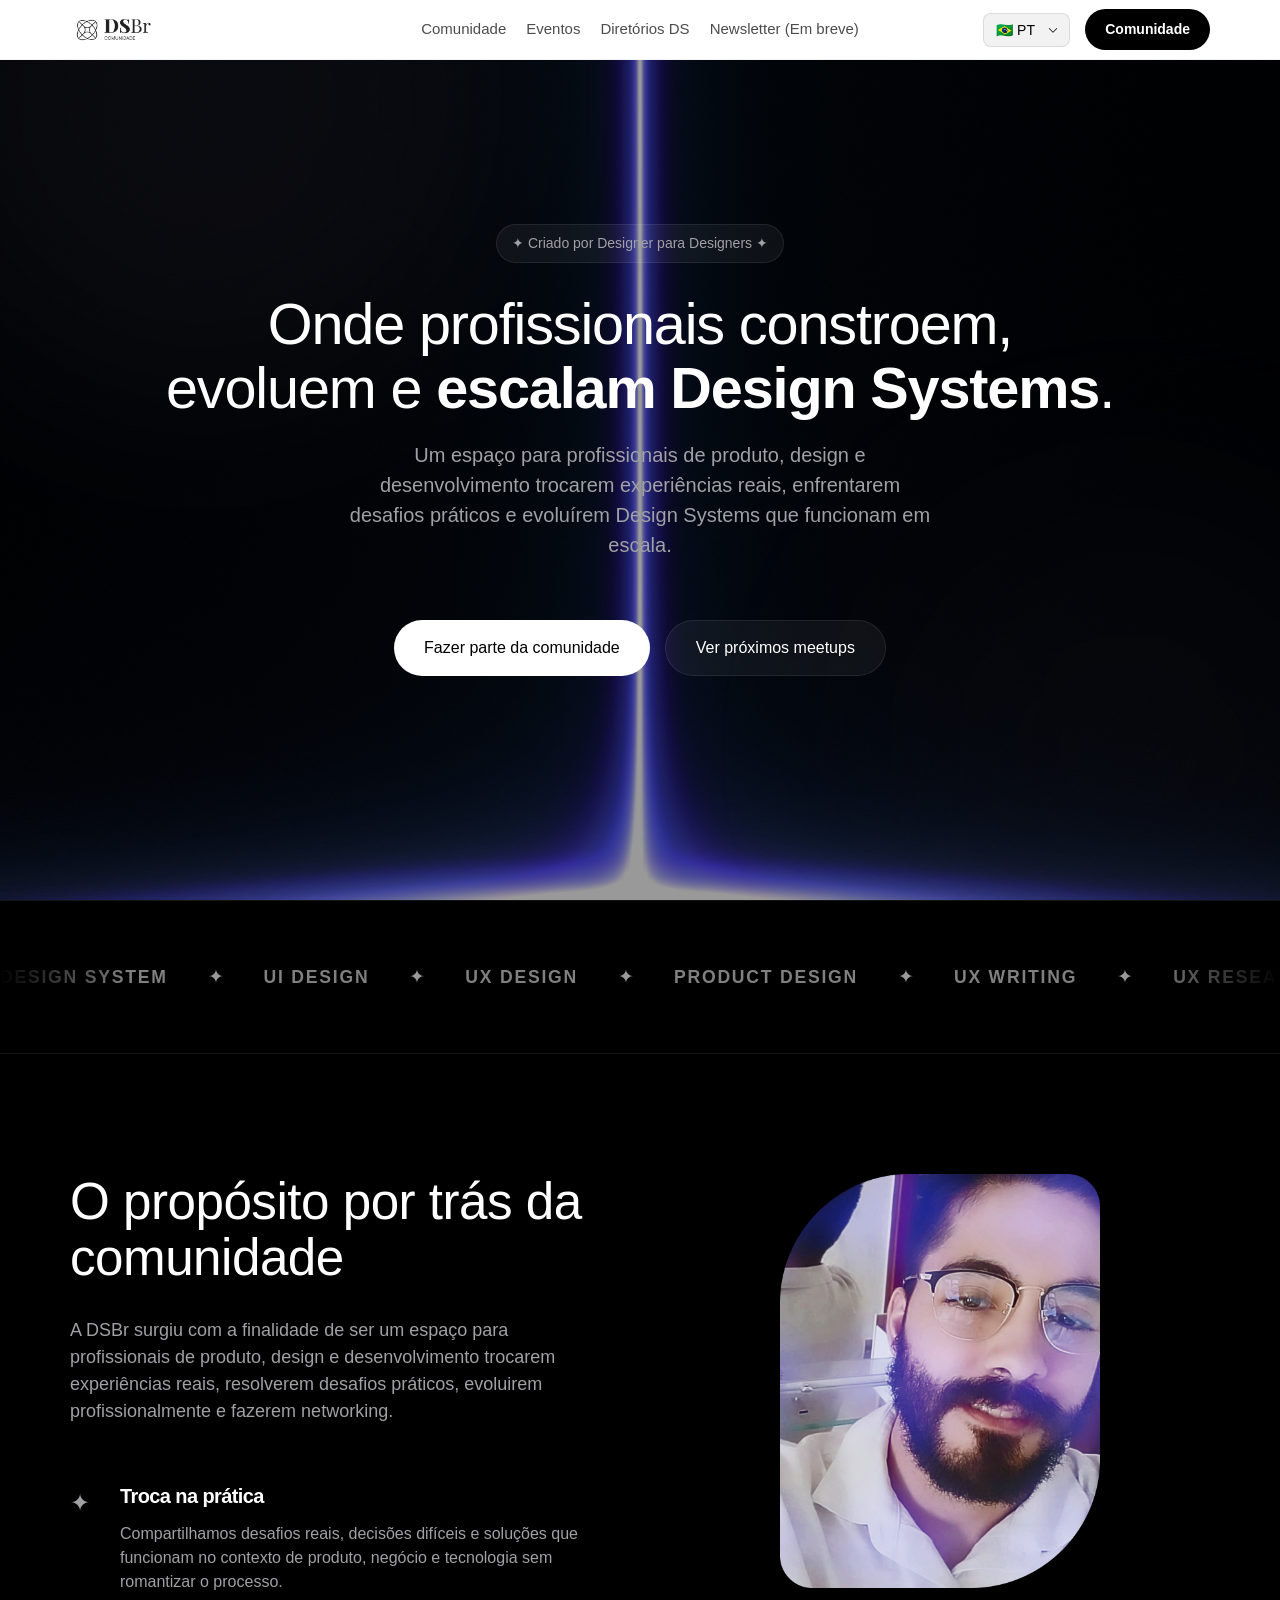
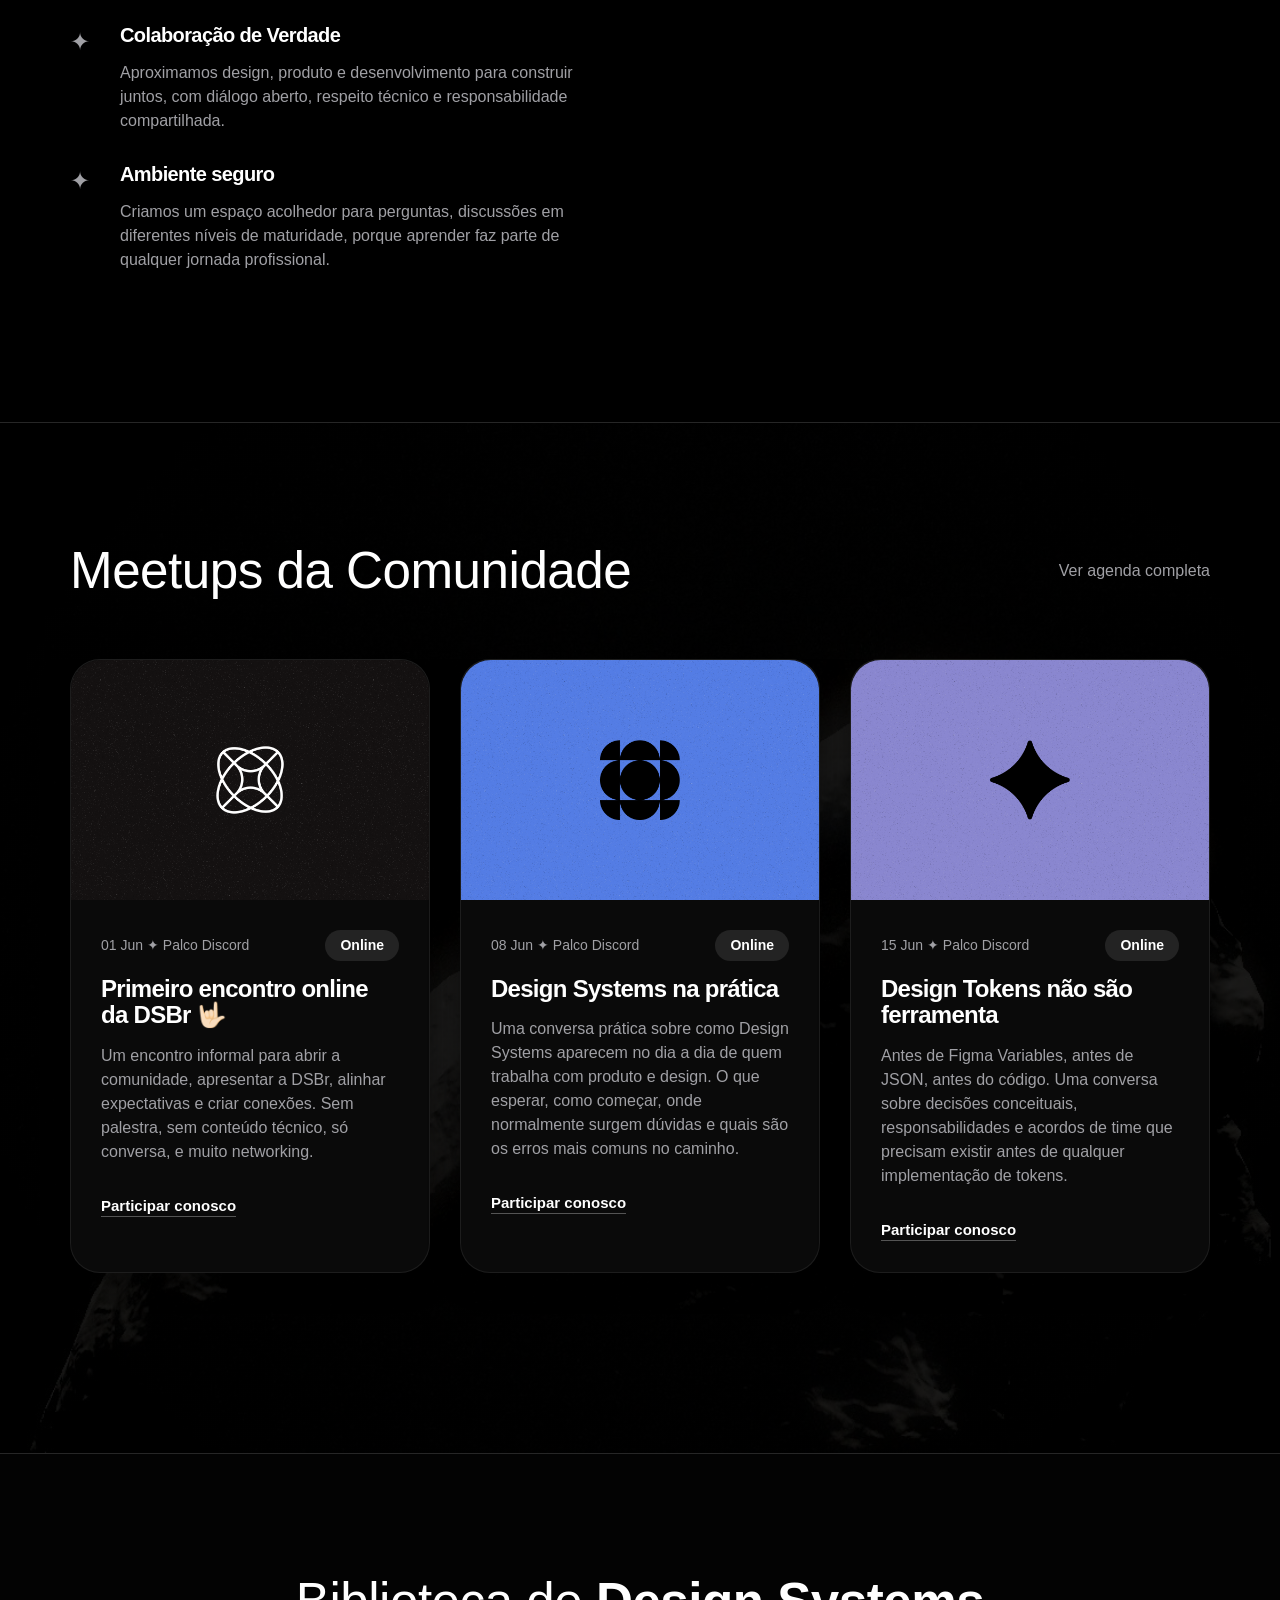
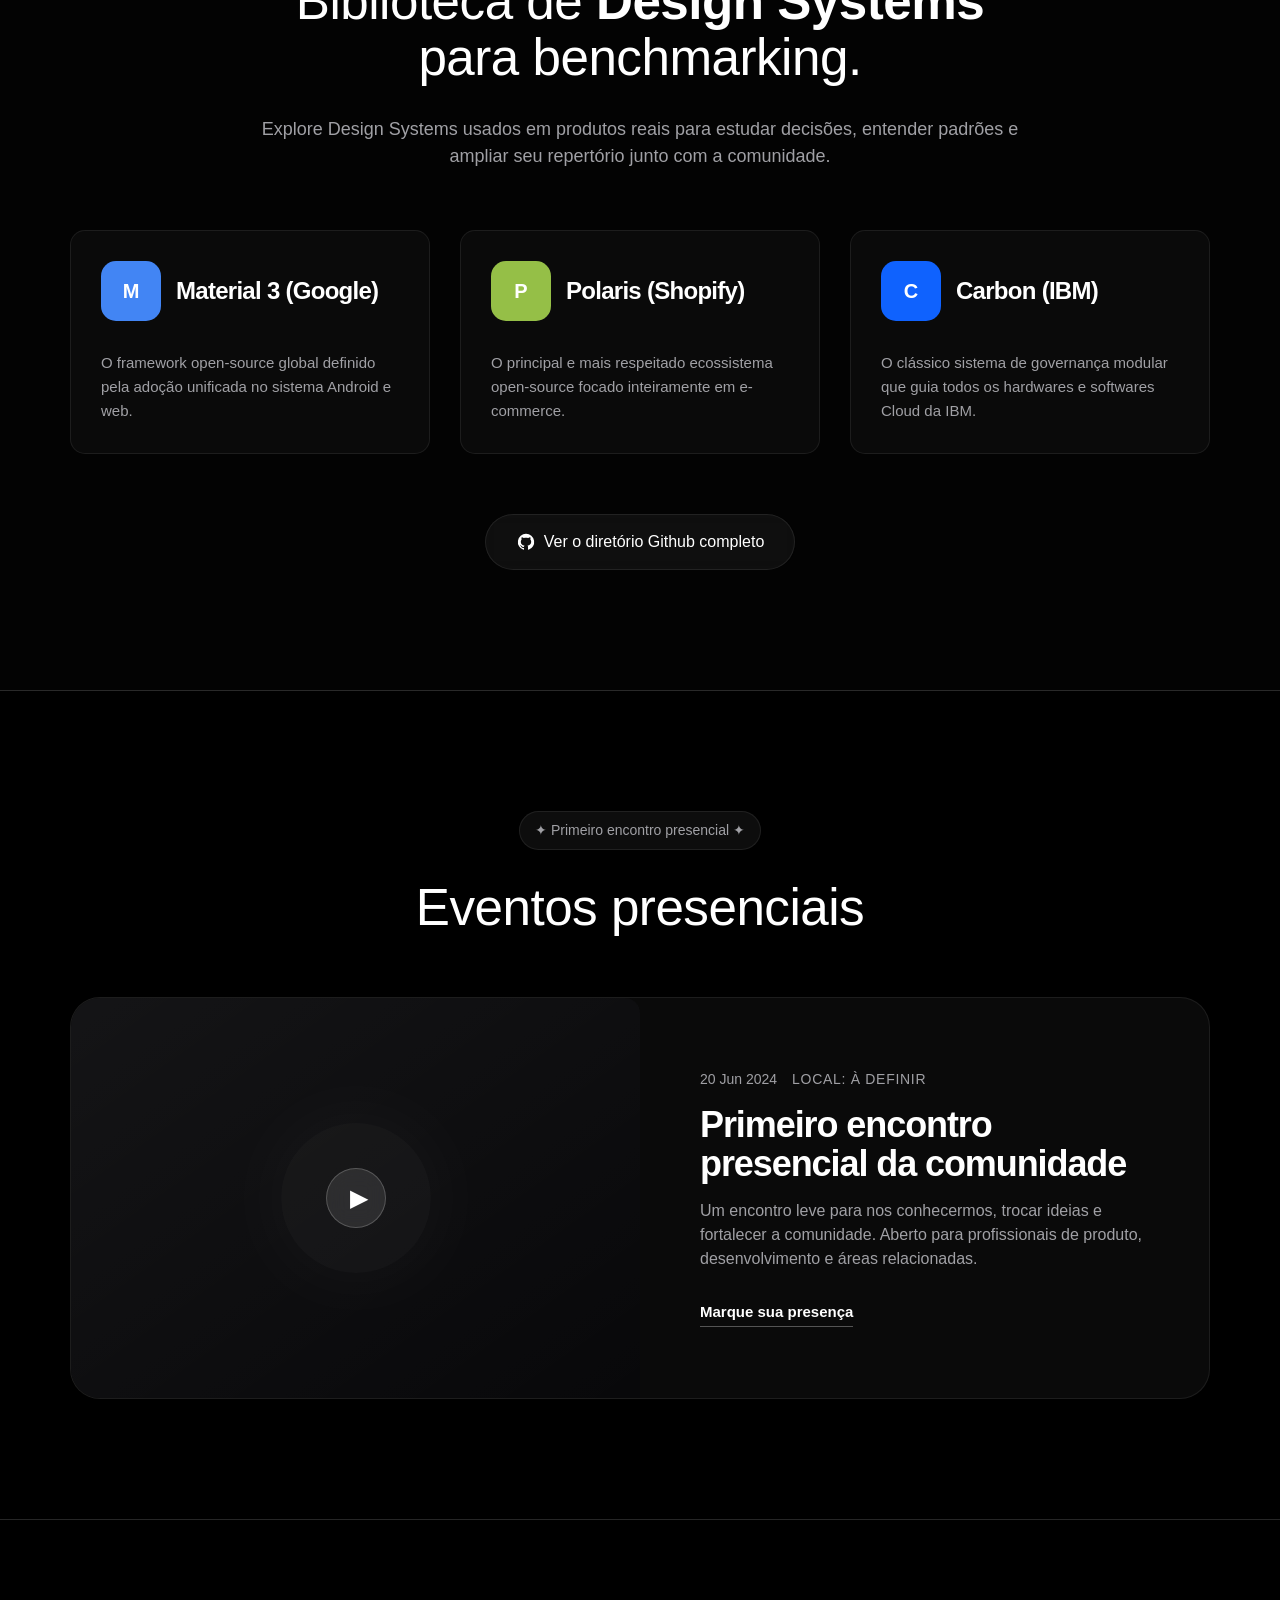
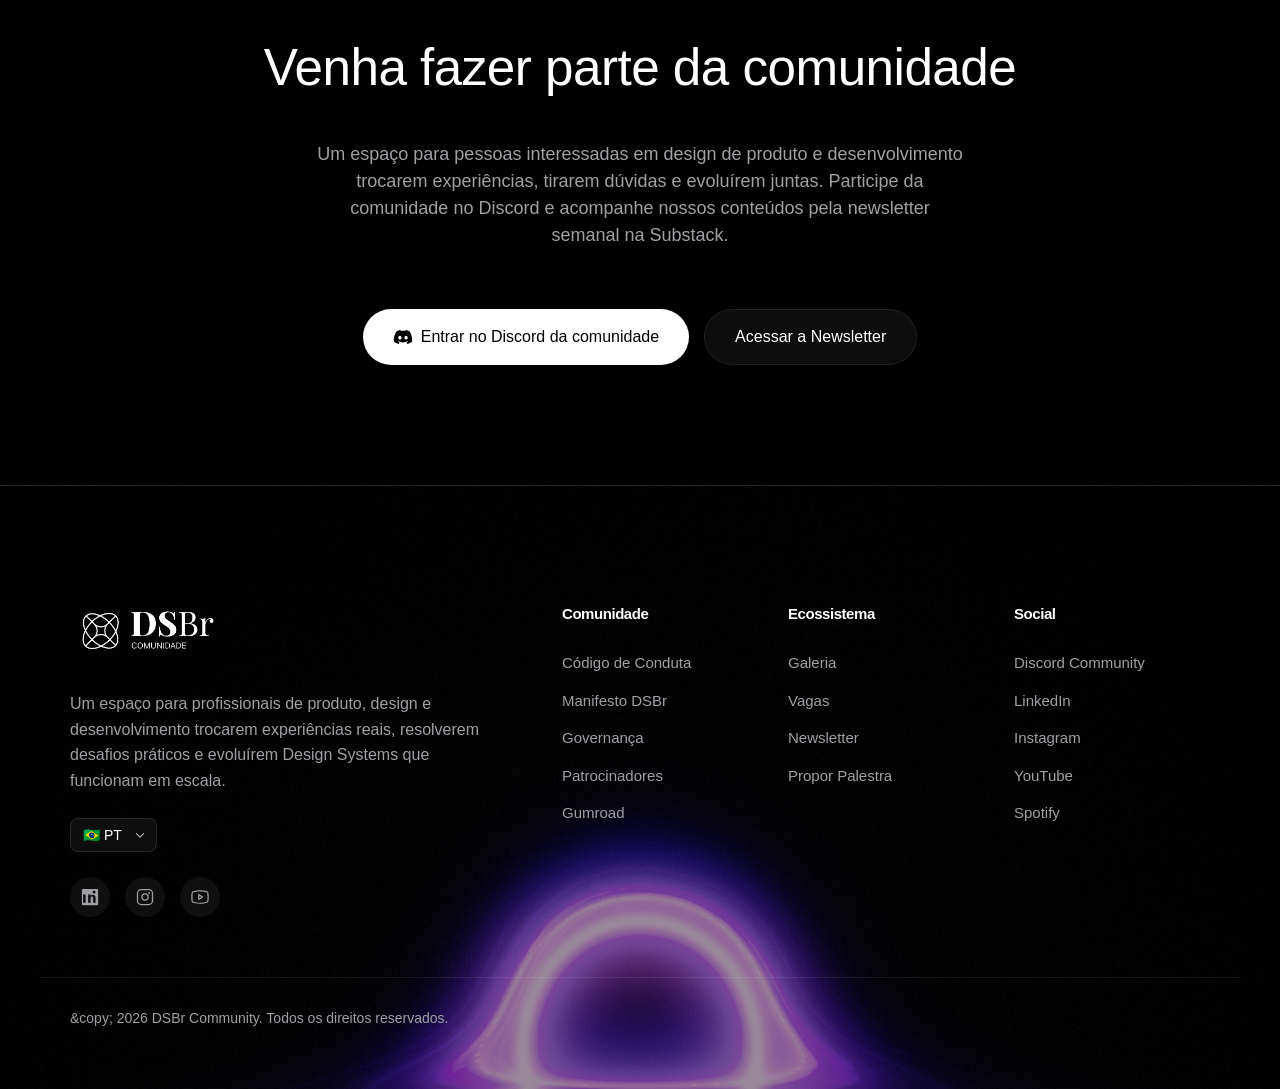
==== index.html @ cd678275 "Clean: Remove SVG icon from header community link" ====
<!DOCTYPE html>
<html lang="pt-BR" class="dark-theme">

<head>
    <meta charset="UTF-8">
    <meta name="viewport" content="width=device-width, initial-scale=1.0">
    <title>DSBr | Uma comunidade para quem constrói Design Systems</title>
    <meta name="description"
        content="Uma casa para especialistas em Design Systems, UX engineers e product designers que estruturam e escalam as interfaces digitais no Brasil.">
    <!-- Google Fonts: Inter -->
    <link rel="preconnect" href="https://fonts.googleapis.com">
    <link
        href="https://fonts.googleapis.com/css2?family=Inter:wght@400;500;600;700;800&family=Outfit:wght@500;700;800&display=swap"
        rel="stylesheet">
    <link rel="icon" type="image/png" href="assets/logos/LOGO-DSBR-FAVICON.png">
    <link rel="stylesheet" href="styles.css">
</head>

<body>
    <script src="i18n.js"></script>

    <!-- Navigation -->
    <nav class="navbar reveal-nav">
        <div class="nav-container">
            <a href="#" class="logo" style="display: flex; align-items: center; text-decoration: none;">
                <img src="assets/logos/LOGO-DSBR-black.png" alt="DSBr Logo"
                    style="height: 28px; width: auto; display: block;">
            </a>
            <div class="nav-links">
                <a href="#mission" data-i18n="nav_community">Comunidade</a>
                <a href="#events" data-i18n="nav_events">Eventos</a>
                <a href="#library" data-i18n="nav_library">Diretórios DS</a>
                <a href="#join" data-i18n="nav_newsletter">Newsletter (Em breve)</a>
            </div>

            <div class="nav-actions">
                <select class="lang-select nav-select">
                    <option value="pt">🇧🇷 PT</option>
                    <option value="en">🇺🇸 EN</option>
                </select>

                <a href="https://discord.gg/EjxdKtSK89" target="_blank" class="btn btn-primary nav-cta"
                    data-i18n="nav_join_btn">
                    Comunidade
                </a>
            </div>

        </div>
    </nav>

    <!-- Hero Section -->
    <header class="hero">
        <div class="hero-bg">
            <div class="orb orb-1"></div>
            <div class="orb orb-2"></div>
        </div>
        <div class="hero-content reveal">
            <div class="badge fade-up" data-i18n="hero_badge">✦ Criado por Designer para Designers ✦</div>
            <h1 class="fade-up delay-1" data-i18n="hero_title" data-i18n-html>Onde profissionais constroem, <br>evoluem
                e <b>escalam Design Systems</b>.</h1>
            <p class="fade-up delay-2" style="margin: 20px 0 60px;" data-i18n="hero_description">
                Um espaço para profissionais de produto, design e desenvolvimento trocarem experiências reais,
                enfrentarem desafios práticos e evoluírem Design Systems que funcionam em escala.
            </p>


            <div class="cta-group fade-up delay-3">
                <a href="https://discord.gg/EjxdKtSK89" target="_blank" class="btn btn-primary"
                    data-i18n="hero_join_btn">
                    Fazer parte da comunidade
                </a>
                <a href="#events" class="btn btn-secondary" data-i18n="hero_meetups_btn">
                    <svg fill="currentColor" viewBox="0 0 256 256" style="width: 20px; height: 20px;">
                        <path
                            d="M208,32H184V24a8,8,0,0,0-16,0v8H88V24a8,8,0,0,0-16,0v8H48A16,16,0,0,0,32,48V208a16,16,0,0,0,16,16H208a16,16,0,0,0,16-16V48A16,16,0,0,0,208,32ZM72,48v8a8,8,0,0,0,16,0V48h80v8a8,8,0,0,0,16,0V48h24V80H48V48Zm136,160H48V96H208V208Z">
                        </path>
                    </svg>
                    Ver próximos meetups
                </a>
            </div>
        </div>

    </header>

    <!-- Partners Marquee -->
    <section class="marquee-section">
        <div class="marquee-mask"></div>
        <div class="marquee-track">
            <span>Design System</span> <i>✦</i>
            <span>UI Design</span> <i>✦</i>
            <span>UX Design</span> <i>✦</i>
            <span>Product Design</span> <i>✦</i>
            <span>UX Writing</span> <i>✦</i>
            <span>UX Research</span> <i>✦</i>
            <span>Accessibility</span> <i>✦</i>
            <span>Design Ops</span> <i>✦</i>
            <span>Architecture</span> <i>✦</i>
            <span>Documentation</span> <i>✦</i>
            <span>Design Tokens</span> <i>✦</i>
            <span>React</span> <i>✦</i>
            <span>Figma</span> <i>✦</i>
        </div>
        <div class="marquee-track">
            <span>Design System</span> <i>✦</i>
            <span>UI Design</span> <i>✦</i>
            <span>UX Design</span> <i>✦</i>
            <span>Product Design</span> <i>✦</i>
            <span>UX Writing</span> <i>✦</i>
            <span>UX Research</span> <i>✦</i>
            <span>Accessibility</span> <i>✦</i>
            <span>Design Ops</span> <i>✦</i>
            <span>Architecture</span> <i>✦</i>
            <span>Documentation</span> <i>✦</i>
            <span>Design Tokens</span> <i>✦</i>
            <span>React</span> <i>✦</i>
            <span>Figma</span> <i>✦</i>
        </div>
    </section>

    <section id="mission" class="section mission-section">
        <div class="container layout-asymmetric">
            <div class="mission-text reveal left">
                <h2 data-i18n="mission_title">O propósito por trás da comunidade</h2>
                <p data-i18n="mission_description">A DSBr surgiu com a finalidade de ser um espaço para profissionais de
                    produto, design e
                    desenvolvimento trocarem experiências reais, resolverem desafios práticos, evoluirem
                    profissionalmente e fazerem networking.</p>
                <ul class="mission-bullets">
                    <li>
                        <div class="bullet-icon">✦</div>
                        <div>
                            <h4 data-i18n="mission_bullet_1_title">Troca na prática</h4>
                            <p data-i18n="mission_bullet_1_description">Compartilhamos desafios reais, decisões difíceis
                                e soluções que funcionam no contexto de
                                produto, negócio e tecnologia sem romantizar o processo.</p>
                        </div>
                    </li>
                    <li>
                        <div class="bullet-icon">✦</div>
                        <div>
                            <h4 data-i18n="mission_bullet_2_title">Colaboração de Verdade</h4>
                            <p data-i18n="mission_bullet_2_description">Aproximamos design, produto e desenvolvimento
                                para construir juntos, com diálogo aberto,
                                respeito técnico e responsabilidade compartilhada.</p>
                        </div>
                    </li>
                    <li>
                        <div class="bullet-icon">✦</div>
                        <div>
                            <h4 data-i18n="mission_bullet_3_title">Ambiente seguro</h4>
                            <p data-i18n="mission_bullet_3_description">Criamos um espaço acolhedor para perguntas,
                                discussões em diferentes níveis de
                                maturidade, porque aprender faz parte de qualquer jornada profissional.</p>
                        </div>
                    </li>
                </ul>
            </div>

            <div class="mission-image-wrapper reveal right"
                style="display: flex; align-items: center; justify-content: center; width: 100%;">
                <img src="assets/matt.png" alt="DSBr Favicon"
                    style="width: 320px; height: auto; object-fit: contain;  opacity: 1;">
            </div>
        </div>
    </section>

    <!-- Events Section -->
    <section id="events" class="section events-section">
        <div class="container header-flex reveal">
            <h2 data-i18n="events_title">Meetups da Comunidade</h2>
            <a href="#" class="link-arrow" data-i18n="events_agenda_link">Ver agenda completa <span>→</span></a>
        </div>

        <div class="container reveal delay-1"
            style="display: flex; justify-content: center; gap: 30px; padding-bottom: 60px; overflow-x: auto;">

            <div class="event-card dynamic-hover">
                <div class="event-image">
                    <img src="assets/cover1.png" alt="Tech Innovation Summit 2024">
                </div>
                <div class="event-details">
                    <div class="event-meta">
                        <span class="date" data-i18n="event_1_date">01 Jun ✦ Palco Discord</span>
                        <span class="tag" data-i18n="event_1_tag">Online</span>
                    </div>
                    <h3 data-i18n="event_1_title">Primeiro encontro online da DSBr 🤟🏻</h3>
                    <p data-i18n="event_1_description">Um encontro informal para abrir a comunidade, apresentar a DSBr,
                        alinhar expectativas e criar
                        conexões. Sem palestra, sem conteúdo técnico, só conversa, e muito networking.
                    </p>
                    <a href="#" target="_blank" class="btn-text" data-i18n="event_btn">Participar conosco</a>
                </div>
            </div>

            <div class="event-card dynamic-hover">
                <div class="event-image">
                    <img src="assets/cover2.png" alt="Harmonizing Design Systems">
                </div>
                <div class="event-details">
                    <div class="event-meta">
                        <span class="date" data-i18n="event_2_date">08 Jun ✦ Palco Discord</span>
                        <span class="tag" data-i18n="event_2_tag">Online</span>
                    </div>
                    <h3 data-i18n="event_2_title">Design Systems na prática</h3>
                    <p data-i18n="event_2_description">Uma conversa prática sobre como Design Systems aparecem no dia a
                        dia de quem trabalha com produto
                        e design. O que esperar, como começar, onde normalmente surgem dúvidas e quais são os erros mais
                        comuns no caminho.</p>
                    <a href="#" target="_blank" class="btn-text" data-i18n="event_btn">Participar conosco</a>
                </div>
            </div>

            <div class="event-card dynamic-hover">
                <div class="event-image">
                    <img src="assets/cover3.png" alt="Harmonizing Design Systems">
                </div>
                <div class="event-details">
                    <div class="event-meta">
                        <span class="date" data-i18n="event_3_date">15 Jun ✦ Palco Discord</span>
                        <span class="tag" data-i18n="event_3_tag">Online</span>
                    </div>
                    <h3 data-i18n="event_3_title">Design Tokens não são ferramenta</h3>
                    <p data-i18n="event_3_description">Antes de Figma Variables, antes de JSON, antes do código. Uma
                        conversa sobre decisões
                        conceituais, responsabilidades e acordos de time que precisam existir antes de qualquer
                        implementação de tokens.</p>
                    <a href="#" target="_blank" class="btn-text" data-i18n="event_btn">Participar conosco</a>
                </div>
            </div>

        </div>
    </section>

    <!-- Design System Library -->
    <section id="library" class="section library-section">
        <div class="container reveal">
            <div class="section-header center">
                <h2 data-i18n="library_title" data-i18n-html>Biblioteca de <b>Design Systems</b> para benchmarking.</h2>
                <p data-i18n="library_description">Explore Design Systems usados em produtos reais para estudar
                    decisões, entender padrões e ampliar seu
                    repertório junto com a comunidade.</p>
            </div>

            <div class="ds-grid">
                <a href="https://m3.material.io/" target="_blank" class="ds-card dynamic-hover reveal delay-2">
                    <div class="ds-header">
                        <div class="ds-logo" style="background:#4285F4;color:#fff;border-color:#4285F4;">M</div>
                        <h3 data-i18n="library_card_1_title">Material 3 (Google)</h3>
                    </div>
                    <div class="ds-content">
                        <p data-i18n="library_card_1_description">O framework open-source global definido pela adoção
                            unificada no sistema Android e web.</p>
                    </div>
                </a>

                <a href="https://polaris-react.shopify.com/" target="_blank"
                    class="ds-card dynamic-hover reveal delay-3">
                    <div class="ds-header">
                        <div class="ds-logo" style="background:#95BF47;color:#fff;border-color:#95BF47;">P</div>
                        <h3 data-i18n="library_card_2_title">Polaris (Shopify)</h3>
                    </div>
                    <div class="ds-content">
                        <p data-i18n="library_card_2_description">O principal e mais respeitado ecossistema open-source
                            focado inteiramente em e-commerce.</p>
                    </div>
                </a>

                <a href="https://carbondesignsystem.com/" target="_blank" class="ds-card dynamic-hover reveal delay-4">
                    <div class="ds-header">
                        <div class="ds-logo" style="background:#0F62FE;color:#fff;border-color:#0F62FE;">C</div>
                        <h3 data-i18n="library_card_3_title">Carbon (IBM)</h3>
                    </div>
                    <div class="ds-content">
                        <p data-i18n="library_card_3_description">O clássico sistema de governança modular que guia
                            todos os hardwares e softwares Cloud da
                            IBM.</p>
                    </div>
                </a>
            </div>

            <div class="reveal" style="text-align: center; margin-top: 60px;">
                <a href="https://github.com/alexpate/awesome-design-systems" target="_blank" class="btn btn-secondary">
                    <svg fill="currentColor" viewBox="0 0 256 256">
                        <path
                            d="M128,24A104,104,0,0,0,95.06,226.71c5.2,1,7.11-2.25,7.11-5s-.09-9-.14-17.65c-28.94,6.29-35-13.93-35-13.93-4.73-12-11.55-15.22-11.55-15.22-9.45-6.45,.71-6.32,.71-6.32,10.43,.73,15.93,10.72,15.93,10.72,9.27,15.89,24.31,11.3,30.25,8.64,1-6.72,3.64-11.3,6.54-13.9-23.1-2.63-47.41-11.56-47.41-51.46,0-11.37,4.06-20.67,10.74-27.95-1.07-2.63-4.66-13.22,1-27.56,0,0,8.75-2.8,28.66,10.68,8.32-2.31,17.22-3.47,26.06-3.51,8.83,.04,17.74,1.2,26.07,3.51,19.89-13.48,28.63-10.68,28.63-10.68,5.69,14.34,2.1,24.93,1.02,27.56,6.7,7.28,10.72,16.58,10.72,27.95,0,39.99-24.36,48.81-47.53,51.38,3.74,3.22,7.07,9.58,7.07,19.3,0,13.95-.13,25.17-.13,28.59,0,2.77,1.87,6.04,7.16,5.01A104,104,0,0,0,128,24Z">
                        </path>
                    </svg>
                    <span data-i18n="library_github_btn">Ver o diretório Github completo</span>
                </a>
            </div>
        </div>
    </section>

    <!-- Job Board Preview 
    <section id="jobs" class="section jobs-section">
        <div class="container layout-centered reveal">
            <div class="jobs-info">
                <h2>Jobs</h2>
                <p>Espaço colaborativo para divulgarmos vagas abertas. <br />Se seu time está buscando pessoas ou você
                    está buscando um novo desafio, a comunidade fortalece essa ponte.</p>

                <div style="display: flex; gap: 15px; flex-wrap: wrap; margin-top: 30px; justify-content: center;">
                    <a href="#" class="btn btn-secondary">
                        Todas as vagas (Em breve)
                    </a>
                    <a href="#" class="btn btn-primary">
                        <svg fill="currentColor" viewBox="0 0 256 256">
                            <path
                                d="M227.32,28.68a16,16,0,0,0-15.66-4.08l-176,51.85a16,16,0,0,0-1.27,29.83l66.5,29.35,39,83a16,16,0,0,0,14.47,9.31h1A15.86,15.86,0,0,0,170,214l59.61-170A16,16,0,0,0,227.32,28.68ZM156.41,185.39,122.9,114.12l53.4-53.4a8,8,0,0,0-11.31-11.31L111.58,102.8,40.31,71.42l155-45.67Z">
                            </path>
                        </svg>
                        Enviar uma vaga
                    </a>
                </div>
            </div>

            <div class="jobs-list" style="width: 100%; margin-top: 20px;">
                <a href="job-details" class="job-item featured dynamic-hover"
                    style="border-left: 4px solid var(--accent-color); padding-right: 20px; text-decoration: none;">
                    <div class="job-company-logo" style="background:#000;color:#fff;">U</div>
                    <div class="job-meta">
                        <h3 style="color: var(--text-primary);">Senior Design System Engineer</h3>
                        <span class="company">Uber • São Paulo (Híbrido)</span>
                        <div class="job-tags" style="display: flex; gap: 8px; margin-top: 10px;">
                            <span
                                style="background: rgba(255,255,255,0.1); color: #fff; padding: 4px 8px; border-radius: 4px; font-size: 0.75rem;">React</span>
                            <span
                                style="background: rgba(255,255,255,0.1); color: #fff; padding: 4px 8px; border-radius: 4px; font-size: 0.75rem;">Figma
                                API</span>
                        </div>
                    </div>
                </a>

                <a href="#" class="job-item dynamic-hover" style="text-decoration: none;">
                    <div class="job-company-logo" style="background:#ea1d2c;color:#fff;border-color:#ea1d2c;">I</div>
                    <div class="job-meta">
                        <h3 style="color: var(--text-primary);">Design Ops Lead</h3>
                        <span class="company">iFood • Remoto (BR)</span>
                        <div class="job-tags" style="display: flex; gap: 8px; margin-top: 10px;">
                            <span
                                style="background: rgba(255,255,255,0.1); color: #fff; padding: 4px 8px; border-radius: 4px; font-size: 0.75rem;">Design
                                Ops</span>
                            <span
                                style="background: rgba(255,255,255,0.1); color: #fff; padding: 4px 8px; border-radius: 4px; font-size: 0.75rem;">Gestão</span>
                        </div>
                    </div>
                </a>

                <a href="#" class="job-item dynamic-hover" style="text-decoration: none;">
                    <div class="job-company-logo" style="background:#fff;color:#eddf25;border-color:#fff;">M</div>
                    <div class="job-meta">
                        <h3 style="color: var(--text-primary);">Manager, Design Ops</h3>
                        <span class="company">Mercado Livre • Florianópolis</span>
                        <div class="job-tags" style="display: flex; gap: 8px; margin-top: 10px;">
                            <span
                                style="background: rgba(255,255,255,0.1); color: #fff; padding: 4px 8px; border-radius: 4px; font-size: 0.75rem;">Liderança</span>
                        </div>
                    </div>
                </a>
            </div>
        </div>
    </section>-->

    <section id="content" class="section content-section">
        <div class="container reveal">
            <div class="section-header center">
                <div class="badge fade-up" data-i18n="content_badge">✦ Primeiro encontro presencial ✦</div>
                <h2 data-i18n="content_events_title">Eventos presenciais</h2>

            </div>

            <div class="talk-showcase dynamic-hover" style="text-align: left;">
                <div class="talk-video abstract-content-art">
                    <button class="play-btn" style="z-index: 10;">▶</button>
                </div>
                <div class="talk-info">
                    <div class="talk-meta"
                        style="display: flex; gap: 15px; font-size: 0.875rem; color: var(--text-secondary);">
                        <span class="date" data-i18n="content_event_date">20 Jun 2024</span>
                        <span class="talk-tag" data-i18n="content_event_location">Local: À definir</span>
                    </div>
                    <h3 data-i18n="content_event_title">Primeiro encontro presencial da comunidade</h3>
                    <p data-i18n="content_event_description">Um encontro leve para nos conhecermos, trocar ideias e
                        fortalecer a comunidade. Aberto para
                        profissionais de produto, desenvolvimento e áreas relacionadas.</p>
                    <!-- <div class="speaker">
                        <div class="avatar small"></div>
                        <span><strong>Matt</strong>, Product Designer.</span>
                    </div>-->
                    <a href="https://luma.com/tvkhbenq" target="_blank" class="btn-text" style="width: fit-content;"
                        data-i18n="content_event_btn">Marque sua presença</a>
                </div>
            </div>
        </div>
    </section>

    <section id="join" class="section strip-section">
        <div class="strip-bg"></div>
        <div class="container reveal relative z-10 layout-centered">
            <h2 data-i18n="join_title">Venha fazer parte da comunidade</h2>
            <p style="margin: 15px 0 0; max-width: 650px;" data-i18n="join_description">Um espaço para pessoas
                interessadas em design de produto e
                desenvolvimento trocarem experiências, tirarem dúvidas e evoluírem juntas. Participe da comunidade no
                Discord e acompanhe nossos conteúdos pela newsletter semanal na Substack.</p>

            <div class="cta-group" style="margin-top: 60px; margin-bottom: 0;">
                <a href="https://discord.gg/EjxdKtSK89" target="_blank" class="btn btn-primary">
                    <svg xmlns="http://www.w3.org/2000/svg" viewBox="0 0 640 640"
                        style="width: 20px; height: 20px; fill: currentColor; margin-right: 8px;">
                        <path
                            d="M524.5 133.8C524.3 133.5 524.1 133.2 523.7 133.1C485.6 115.6 445.3 103.1 404 96C403.6 95.9 403.2 96 402.9 96.1C402.6 96.2 402.3 96.5 402.1 96.9C396.6 106.8 391.6 117.1 387.2 127.5C342.6 120.7 297.3 120.7 252.8 127.5C248.3 117 243.3 106.8 237.7 96.9C237.5 96.6 237.2 96.3 236.9 96.1C236.6 95.9 236.2 95.9 235.8 95.9C194.5 103 154.2 115.5 116.1 133C115.8 133.1 115.5 133.4 115.3 133.7C39.1 247.5 18.2 358.6 28.4 468.2C28.4 468.5 28.5 468.7 28.6 469C28.7 469.3 28.9 469.4 29.1 469.6C73.5 502.5 123.1 527.6 175.9 543.8C176.3 543.9 176.7 543.9 177 543.8C177.3 543.7 177.7 543.4 177.9 543.1C189.2 527.7 199.3 511.3 207.9 494.3C208 494.1 208.1 493.8 208.1 493.5C208.1 493.2 208.1 493 208 492.7C207.9 492.4 207.8 492.2 207.6 492.1C207.4 492 207.2 491.8 206.9 491.7C191.1 485.6 175.7 478.3 161 469.8C160.7 469.6 160.5 469.4 160.3 469.2C160.1 469 160 468.6 160 468.3C160 468 160 467.7 160.2 467.4C160.4 467.1 160.5 466.9 160.8 466.7C163.9 464.4 167 462 169.9 459.6C170.2 459.4 170.5 459.2 170.8 459.2C171.1 459.2 171.5 459.2 171.8 459.3C268 503.2 372.2 503.2 467.3 459.3C467.6 459.2 468 459.1 468.3 459.1C468.6 459.1 469 459.3 469.2 459.5C472.1 461.9 475.2 464.4 478.3 466.7C478.5 466.9 478.7 467.1 478.9 467.4C479.1 467.7 479.1 468 479.1 468.3C479.1 468.6 479 468.9 478.8 469.2C478.6 469.5 478.4 469.7 478.2 469.8C463.5 478.4 448.2 485.7 432.3 491.6C432.1 491.7 431.8 491.8 431.6 492C431.4 492.2 431.3 492.4 431.2 492.7C431.1 493 431.1 493.2 431.1 493.5C431.1 493.8 431.2 494 431.3 494.3C440.1 511.3 450.1 527.6 461.3 543.1C461.5 543.4 461.9 543.7 462.2 543.8C462.5 543.9 463 543.9 463.3 543.8C516.2 527.6 565.9 502.5 610.4 469.6C610.6 469.4 610.8 469.2 610.9 469C611 468.8 611.1 468.5 611.1 468.2C623.4 341.4 590.6 231.3 524.2 133.7zM222.5 401.5C193.5 401.5 169.7 374.9 169.7 342.3C169.7 309.7 193.1 283.1 222.5 283.1C252.2 283.1 275.8 309.9 275.3 342.3C275.3 375 251.9 401.5 222.5 401.5zM417.9 401.5C388.9 401.5 365.1 374.9 365.1 342.3C365.1 309.7 388.5 283.1 417.9 283.1C447.6 283.1 471.2 309.9 470.7 342.3C470.7 375 447.5 401.5 417.9 401.5z" />
                    </svg>
                    <span data-i18n="join_discord_btn">Entrar no Discord da comunidade</span>
                </a>
                <a href="https://figmatt.substack.com/" target="_blank" rel="noopener noreferrer"
                    class="btn btn-secondary"
                    style="border-radius: 100px; display: inline-flex; align-items: center; justify-content: center; padding: 15px 30px; font-weight: 400; font-size: 1rem; cursor: pointer; transition: all 0.2s cubic-bezier(0.16, 1, 0.3, 1); background: rgba(255, 255, 255, 0.05); color: var(--text-primary); border: 1px solid rgba(255, 255, 255, 0.08); backdrop-filter: blur(10px);"
                    data-i18n="join_newsletter_btn">
                    Acessar a Newsletter
                </a>
            </div>
        </div>
    </section>


    <!-- Footer -->
    <footer class="footer">
        <div class="container footer-content">
            <div class="footer-brand">
                <a href="#" class="logo" style="display: block; margin-bottom: 20px; text-decoration: none;">
                    <img src="assets/logos/LOGO-DSBR-white.png" alt="DSBr Logo"
                        style="height: 50px; width: auto; display: block;">
                </a>
                <p style="color: var(--text-secondary); line-height: 1.6; font-size: 1rem; margin-bottom: 25px;"
                    data-i18n="footer_description">

                    Um espaço para profissionais de produto, design e desenvolvimento trocarem experiências reais,
                    resolverem desafios práticos e evoluírem Design Systems que funcionam em escala.
                </p>

                <select class="lang-select">
                    <option value="pt">🇧🇷 PT</option>
                    <option value="en">🇺🇸 EN</option>
                </select>
                <div class="footer-socials" style="display: flex; gap: 15px;">
                    <a href="https://www.linkedin.com/in/matheus-de-souza-francisco/" target="_blank"
                        aria-label="LinkedIn"
                        style="color: var(--text-secondary); width: 40px; height: 40px; border-radius: 50%; background: rgba(255,255,255,0.05); display: flex; align-items: center; justify-content: center; transition: all 0.3s ease;"
                        onmouseover="this.style.background='rgba(255,255,255,0.1)'; this.style.color='var(--text-primary)';"
                        onmouseout="this.style.background='rgba(255,255,255,0.05)'; this.style.color='var(--text-secondary)';">
                        <svg width="20" height="20" fill="currentColor" viewBox="0 0 256 256">
                            <path
                                d="M216,24H40A16,16,0,0,0,24,40V216a16,16,0,0,0,16,16H216a16,16,0,0,0,16-16V40A16,16,0,0,0,216,24Zm-16,40a20,20,0,1,1-20-20A20,20,0,0,1,200,64Zm0,136H168V140c0-14.77-9.5-20-16-20s-16,5.23-16,20v60H104V96h32v17.41a38.45,38.45,0,0,1,28-13.41c19.86,0,36,13.68,36,43.2V200ZM72,200H40V96H72Z">
                            </path>
                        </svg>
                    </a>
                    <a href="https://www.instagram.com/figmatt.design/" target="_blank" aria-label="Instagram"
                        style="color: var(--text-secondary); width: 40px; height: 40px; border-radius: 50%; background: rgba(255,255,255,0.05); display: flex; align-items: center; justify-content: center; transition: all 0.3s ease;"
                        onmouseover="this.style.background='rgba(255,255,255,0.1)'; this.style.color='var(--text-primary)';"
                        onmouseout="this.style.background='rgba(255,255,255,0.05)'; this.style.color='var(--text-secondary)';">
                        <svg width="20" height="20" fill="currentColor" viewBox="0 0 256 256">
                            <path
                                d="M128,80a48,48,0,1,0,48,48A48.05,48.05,0,0,0,128,80Zm0,80a32,32,0,1,1,32-32A32,32,0,0,1,128,160ZM176,24H80A56.06,56.06,0,0,0,24,80v96a56.06,56.06,0,0,0,56,56h96a56.06,56.06,0,0,0,56-56V80A56.06,56.06,0,0,0,176,24Zm40,152a40,40,0,0,1-40,40H80a40,40,0,0,1-40-40V80A40,40,0,0,1,80,40h96a40,40,0,0,1,40,40ZM192,76a12,12,0,1,1-12-12A12,12,0,0,1,192,76Z">
                            </path>
                        </svg>
                    </a>
                    <a href="https://www.youtube.com/@dsbr.design" target="_blank" aria-label="YouTube"
                        style="color: var(--text-secondary); width: 40px; height: 40px; border-radius: 50%; background: rgba(255,255,255,0.05); display: flex; align-items: center; justify-content: center; transition: all 0.3s ease;"
                        onmouseover="this.style.background='rgba(255,255,255,0.1)'; this.style.color='var(--text-primary)';"
                        onmouseout="this.style.background='rgba(255,255,255,0.05)'; this.style.color='var(--text-secondary)';">
                        <svg width="20" height="20" fill="currentColor" viewBox="0 0 256 256">
                            <path
                                d="M164.44,121.34l-48-32A8,8,0,0,0,104,96v64a8,8,0,0,0,12.44,6.66l48-32a8,8,0,0,0,0-13.32ZM120,145.05V111l25.58,17ZM234.33,69.52a24,24,0,0,0-14.49-16.4C185.56,39.88,131,40,128,40s-57.56-.12-91.84,13.15a24,24,0,0,0-14.49,16.4C19.86,76.62,16,102.57,16,128s3.86,51.38,5.67,58.48a24,24,0,0,0,14.49,16.41C69.48,216,125.13,216,128,216s58.52,0,91.84-13.11a24,24,0,0,0,14.49-16.41C236.14,179.38,240,153.43,240,128S236.14,76.62,234.33,69.52ZM218.83,182.5A8,8,0,0,1,214,188c-30.86,11.83-84.34,12-86,12s-55.12-.13-86-12a8,8,0,0,1-4.83-5.46C35.53,176.62,32,152.05,32,128s3.53-48.62,5.13-54.54A8,8,0,0,1,42,68c30.86-11.83,84.34-12,86-12s55.12,.13,86,12a8,8,0,0,1,4.83,5.46C220.47,79.38,224,103.95,224,128S220.47,176.62,218.83,182.5Z">
                            </path>
                        </svg>
                    </a>
                </div>
            </div>

            <div class="footer-links">
                <div class="link-col">
                    <h4 data-i18n="footer_col_1_title">Comunidade</h4>
                    <a href="#" data-i18n="footer_col_1_link_1">Código de Conduta</a>
                    <a href="#" data-i18n="footer_col_1_link_2">Manifesto DSBr</a>
                    <a href="#" data-i18n="footer_col_1_link_3">Governança</a>
                    <a href="#" data-i18n="footer_col_1_link_4">Patrocinadores</a>
                    <a href="#" data-i18n="footer_col_1_link_5">Gumroad</a>
                </div>
                <div class="link-col">
                    <h4 data-i18n="footer_col_2_title">Ecossistema</h4>
                    <a href="#" data-i18n="footer_col_2_link_1">Galeria</a>
                    <a href="#" data-i18n="footer_col_2_link_2">Jobs (Em breve)</a>
                    <a href="#" data-i18n="footer_col_2_link_3">Newsletter </a>
                    <a href="#" data-i18n="footer_col_2_link_4">Propor Palestra</a>
                </div>
                <div class="link-col">
                    <h4 data-i18n="footer_col_3_title">Social</h4>
                    <a href="https://discord.gg/EjxdKtSK89" target="_blank" data-i18n="footer_col_3_link_1">Discord
                        Community</a>
                    <a href="https://www.linkedin.com/in/matheus-de-souza-francisco/" target="_blank"
                        data-i18n="footer_col_3_link_2">LinkedIn </a>
                    <a href="https://www.instagram.com/figmatt.design/" target="_blank"
                        data-i18n="footer_col_3_link_3">Instagram</a>
                    <a href="https://www.youtube.com/@dsbr.design" target="_blank"
                        data-i18n="footer_col_3_link_4">YouTube</a>
                    <a href="https://open.spotify.com/playlist/3YJl6BQey0hCfYLOIGNHfm?si=24bc56969a5d4913"
                        target="_blank" data-i18n="footer_col_3_link_5">Spotify</a>
                </div>
            </div>
        </div>
        <div class="container footer-bottom">
            <p data-i18n="footer_copyright">&copy; 2026 DSBr Community. Todos os direitos reservados.</p>
        </div>
    </footer>

    <script src="script.js"></script>
</body>

</html>
---- styles.css ----
/* ==========================================================================
   Custom Fonts
   ========================================================================== */
@font-face {
    font-family: 'Nehemi';
    src: url('assets/Nehemi.woff2') format('woff2'),
        url('assets/Nehemi.woff') format('woff'),
        url('assets/Nehemi.ttf') format('truetype');
    font-weight: normal;
    font-style: normal;
    font-display: swap;
}

/* ==========================================================================
   CSS Variables
   ========================================================================== */
:root {
    /* Colors */
    --bg-color: #000000;
    --bg-surface: #0a0a0a;
    --bg-surface-hover: #141414;
    --text-primary: #ffffff;
    --text-secondary: #a0a0a5;
    --accent-color: #ffffff;
    --accent-glow: rgba(255, 255, 255, 0.1);

    /* Branding specific colors for placeholders */
    --brand-nu: #8A05BE;
    --brand-ifood: #EA1D2C;
    --brand-quinto: #2B52FF;

    /* Gradients */
    --gradient-hero: radial-gradient(circle at 50% 0%, rgba(20, 20, 30, 1) 0%, #000000 60%);
    --gradient-strip: linear-gradient(135deg, rgba(20, 20, 30, 1) 0%, #000000 100%);
    --gradient-accent: linear-gradient(90deg, rgba(255, 255, 255, 0.1), rgba(255, 255, 255, 0.0));

    /* Typography */
    --font-sans: "Helvetica Neue", "Helvetica", "Inter", -apple-system, BlinkMacSystemFont, Arial, sans-serif;

    /* Spacing & Layout - 60px Grid System */
    --max-width: 1200px;
    --section-padding: 120px 0;
    --nav-height: 60px;

    /* Shadows & Effects */
    --shadow-soft: 0 8px 30px rgba(0, 0, 0, 0.4);
    --shadow-glow: 0 0 40px rgba(255, 255, 255, 0.05);
    --border-subtle: 1px solid rgba(255, 255, 255, 0.08);
    --radius-sm: 8px;
    --radius-md: 15px;
    /* adapted */
    --radius-lg: 30px;
    /* adapted */

    /* Motion */
    --transition-fast: 0.2s cubic-bezier(0.16, 1, 0.3, 1);
    --transition-smooth: 0.5s cubic-bezier(0.2, 0.8, 0.2, 1);
}

/* ==========================================================================
   Reset & Base Styles
   ========================================================================== */
* {
    margin: 0;
    padding: 0;
    box-sizing: border-box;
}

html {
    scroll-behavior: smooth;
}

body {
    background-color: var(--bg-color);
    color: var(--text-primary);
    font-family: var(--font-sans);
    line-height: 1.5;
    -webkit-font-smoothing: antialiased;
    -moz-osx-font-smoothing: grayscale;
    overflow-x: hidden;
}

h1,
h2,
h3,
h4,
h5,
h6 {
    font-weight: 700;
    line-height: 1.1;
    letter-spacing: -0.03em;
}

h1 {
  font-family: 'Nehemi', var(--font-sans);
  font-weight: normal;
  font-size: clamp(2.25rem, 4.5vw, 4rem);
  letter-spacing: -0.02em;
}

h2 {
    font-family: 'Nehemi', var(--font-sans);
    font-weight: 100;
    font-size: clamp(2.5rem, 4vw, 3.5rem);
    margin-bottom: 30px;
    letter-spacing: -0.01em;
}

/* grid adj */
h3 {
    font-size: 1.5rem;
}

h4 {
    font-size: 1.25rem;
}

a {
    color: inherit;
    text-decoration: none;
    transition: color var(--transition-fast);
}

p {
    color: var(--text-secondary);
    font-size: 1.125rem;
    max-width: 800px;
    /* 10 * 60 */
}

.container {
    max-width: var(--max-width);
    margin: 0 auto;
    padding: 0 30px;
    /* grid adj */
}

.section {
    padding: var(--section-padding);
    position: relative;
    border-bottom: 1px solid rgba(255, 255, 255, 0.15);
}

/* Backgrounds coded per section for future image overrides and differentiation */
.mission-section {
    background-color: #000000;
    /* background-image: url('DEPOIS_COLOQUE_A_IMAGEM_AQUI.jpg'); */
    background-size: cover;
    background-position: center;
    background-repeat: no-repeat;
}

.events-section {
    background-color: #080808;
    background: 
        linear-gradient(to right, rgba(0, 0, 0, 0) 0%, rgba(0, 0, 0, 0.8) 0%),
        linear-gradient(to bottom, rgba(0, 0, 0, 0.4) 100%, #080808 0%),
        url('assets/asteroid_remix.jpeg');
    background-size: cover;
    background-position: bottom;
    background-repeat: no-repeat;
}

.library-section {
    background-color: #030303;
    /* background-image: url('DEPOIS_COLOQUE_A_IMAGEM_AQUI.jpg'); */
    background-size: cover;
    background-position: center;
    background-repeat: no-repeat;
}

.jobs-section {
    background-color: #060606;
    /* background-image: url('DEPOIS_COLOQUE_A_IMAGEM_AQUI.jpg'); */
    background-size: cover;
    background-position: center;
    background-repeat: no-repeat;
}

.content-section {
    background-color: #000000;
    background-size: cover;
    background-position: center;
    background-repeat: no-repeat;
}

.mt-4 {
    margin-top: 30px;
}

/* grid adj */

/* ==========================================================================
   Components 
   ========================================================================== */
.btn {
    display: inline-flex;
    align-items: center;
    justify-content: center;
    padding: 15px 30px;
    /* grid adj */
    border-radius: 100px;
    font-weight: 400;
    font-size: 1rem;
    cursor: pointer;
    transition: all var(--transition-fast);
    border: none;
    outline: none;
}

.btn-primary {
    background: var(--accent-color);
    color: #000000;
}

.btn-primary:hover {
    transform: scale(1.05);
    box-shadow: 0 4px 20px rgba(255, 255, 255, 0.4);
}

.btn-secondary {
    background: rgba(255, 255, 255, 0.05);
    color: var(--text-primary);
    border: var(--border-subtle);
    backdrop-filter: blur(10px);
}

.btn-secondary:hover {
    background: rgba(255, 255, 255, 0.1);
    border-color: rgba(255, 255, 255, 0.2);
    transform: scale(1.05);
}

.badge {
    display: inline-block;
    padding: 8px 15px;
    /* grid adj */
    background: rgba(255, 255, 255, 0.05);
    border: var(--border-subtle);
    border-radius: 100px;
    font-size: 0.875rem;
    font-weight: 500;
    color: var(--text-secondary);
    margin-bottom: 30px;
    /* grid adj */
}

.link-arrow {
    color: var(--text-secondary);
    font-weight: 500;
    display: flex;
    align-items: center;
    gap: 10px;
    /* slight compromise, 15px too big */
}

.link-arrow span {
    transition: transform var(--transition-fast);
}

.link-arrow:hover {
    color: var(--text-primary);
}

.link-arrow:hover span {
    transform: translateX(4px);
}

/* ==========================================================================
   Navigation
   ========================================================================== */
.navbar {
    position: fixed;
    top: 0;
    left: 0;
    width: 100%;
    height: var(--nav-height);
    background: rgba(255, 255, 255, 0.85);
    backdrop-filter: blur(15px);
    z-index: 100;
    border-bottom: 1px solid rgba(0, 0, 0, 0.05);
}

.nav-container {
    max-width: var(--max-width);
    height: 100%;
    margin: 0 auto;
    padding: 0 30px;
    display: grid;
    grid-template-columns: 1fr auto 1fr;
    align-items: center;
}

.logo {
    font-weight: 800;
    font-size: 1.5rem;
    letter-spacing: -0.05em;
    color: var(--text-primary);
}

.nav-links {
    display: flex;
    gap: 20px;
    justify-self: center;
}

.nav-links a {
    font-size: 0.9375rem;
    font-weight: 500;
    color: rgba(0, 0, 0, 0.7);
    transition: color 0.2s ease;
}

.nav-links a:hover {
    color: #000;
}

.nav-actions {
    display: flex;
    align-items: center;
    gap: 15px;
    justify-self: end;
}

.nav-cta {
    padding: 10px 20px;
    font-size: 0.875rem;
    background: #000000 !important;
    color: #ffffff !important;
    border-radius: 100px;
    font-weight: 600;
}

.nav-cta:hover {
    transform: translateY(-1px);
    box-shadow: 0 4px 15px rgba(0, 0, 0, 0.1) !important;
}

/* ==========================================================================
   Hero Section
   ========================================================================== */
.hero {
    min-height: 100vh;
    display: flex;
    align-items: center;
    justify-content: center;
    position: relative;
    padding-top: var(--nav-height);
    text-align: center;
    overflow: hidden;
}

.hero-bg {
    position: absolute;
    top: 0;
    left: 0;
    width: 100%;
    height: 100%;
    background: 
        /*linear-gradient(to right, rgba(0, 0, 0, 0) 0%, rgba(0, 0, 0, 0.8) 0%),*/
        linear-gradient(to bottom, rgba(0, 0, 0, 0.4) 100%, #080808 0%),
        url('assets/huly_laser_remix.png');
    background-size: cover;
    background-position: bottom;
    background-repeat: no-repeat;
    z-index: -1;
    overflow: hidden;
}

.orb {
    position: absolute;
    border-radius: 50%;
    filter: blur(100px);
    opacity: 0.4;
    animation: float 20s infinite ease-in-out alternate;
}

.orb-1 {
    width: 600px;
    height: 600px;
    background: rgba(60, 60, 80, 0.4);
    top: -200px;
    left: -100px;
}

.orb-2 {
    width: 500px;
    height: 500px;
    background: rgba(40, 40, 60, 0.3);
    bottom: -100px;
    right: -100px;
    animation-delay: -5s;
}

@keyframes float {
    0% {
        transform: translate(0, 0) scale(1);
    }

    100% {
        transform: translate(50px, 50px) scale(1.1);
    }
}

.hero-content {
    max-width: var(--max-width);
    width: 100%;
    padding: 0 30px;
    /* grid adj */
    display: flex;
    flex-direction: column;
    align-items: center;
    text-align: center;
    z-index: 1;
}

.hero p {
    font-size: 1.25rem;
    color: var(--text-secondary);
    margin: 30px 0 60px;
    /* grid adj */
    max-width: 600px;
}

.cta-group {
    display: flex;
    gap: 15px;
    /* grid adj */
    margin-bottom: 60px;
    /* grid adj */
    justify-content: center;
}

.marquee-section {
    width: 100%;
    overflow: hidden;
    padding: 60px 0;
    /* grid adj */
    border-top: var(--border-subtle);
    border-bottom: var(--border-subtle);
    background: #000;
    position: relative;
    display: flex;
}

.marquee-track {
    display: flex;
    gap: 40px;
    /* grid adj */
    animation: scroll 40s linear infinite;
    flex-shrink: 0;
    align-items: center;
}

@keyframes scroll {
    from {
        transform: translateX(0);
    }

    to {
        transform: translateX(-50%);
    }
}

.marquee-track img, .marquee-track svg, .marquee-track span {
    height: 32px;
    width: auto;
    opacity: 0.5;
    color: #fff;
    filter: brightness(0) invert(1);
    /* Make all white */
    transition: opacity 0.3s ease;
    white-space: nowrap;
    display: flex;
    align-items: center;
}

.marquee-track span {
    font-weight: 600;
    font-size: 1.1rem;
    text-transform: uppercase;
    letter-spacing: 0.1em;
    filter: none;
}

.marquee-track i {
    color: var(--accent-color);
    font-style: normal;
    font-size: 1.2rem;
    opacity: 0.6;
}

.marquee-track img:hover, .marquee-track svg:hover, .marquee-track span:hover, .marquee-track i:hover {
    opacity: 1;
}

@keyframes scroll {
    0% {
        transform: translateX(0);
    }

    100% {
        transform: translateX(calc(-50%));
    }
}

.marquee-mask {
    position: absolute;
    inset: 0;
    background: linear-gradient(to right, #000 0%, transparent 10%, transparent 90%, #000 100%);
    z-index: 2;
    pointer-events: none;
}

/* ==========================================================================
   Mission & Community
   ========================================================================== */
.layout-asymmetric {
    display: grid;
    grid-template-columns: 1fr 1fr;
    gap: 60px;
    /* grid adj */
    align-items: start;
}

.layout-centered {
    display: flex;
    flex-direction: column;
    align-items: center;
    text-align: center;
    max-width: var(--max-width);
    margin: 0 auto;
    width: 100%;
    padding: 0 30px;
}

.mission-bullets {
    list-style: none;
    margin-top: 60px;
    /* grid adj */
}

.mission-bullets li {
    display: flex;
    gap: 30px;
    /* grid adj */
    margin-bottom: 30px;
    /* grid adj */
}

.bullet-icon {
    font-size: 1.5rem;
    color: var(--text-secondary);
    flex-shrink: 0;
}

.mission-bullets h4 {
    margin-bottom: 15px;
    /* grid adj */
}

.mission-bullets p {
    font-size: 1rem;
}

.community-proof {
    background: var(--bg-surface);
    border: var(--border-subtle);
    border-radius: var(--radius-lg);
    padding: 60px;
    /* grid adj */
    box-shadow: var(--shadow-soft);
}

.subtitle {
    font-size: 0.875rem;
    text-transform: uppercase;
    letter-spacing: 0.05em;
    margin-bottom: 30px;
    /* grid adj */
    color: #666;
}

.logo-grid {
    display: grid;
    grid-template-columns: repeat(3, 1fr);
    gap: 30px;
    /* grid adj */
    margin-bottom: 60px;
    /* grid adj */
}

.logo-item {
    font-weight: 700;
    font-size: 1.125rem;
    color: var(--text-secondary);
    opacity: 0.7;
    transition: opacity var(--transition-fast);
}

.logo-item:hover {
    opacity: 1;
    color: var(--text-primary);
}

.testimonial-card {
    border-top: var(--border-subtle);
    padding-top: 30px;
    /* grid adj */
}

.quote {
    font-size: 1.125rem;
    font-weight: 500;
    color: var(--text-primary);
    margin-bottom: 30px;
    /* grid adj */
    line-height: 1.6;
}

.author {
    display: flex;
    align-items: center;
    gap: 15px;
    /* grid adj */
}

.avatar {
    width: 60px;
    /* grid adj */
    height: 60px;
    /* grid adj */
    border-radius: 50%;
    background: linear-gradient(135deg, #444, #222);
}

.avatar.small {
    width: 30px;
    /* grid adj */
    height: 30px;
    /* grid adj */
}

.author-info {
    display: flex;
    flex-direction: column;
}

.author-info strong {
    font-size: 0.9375rem;
}

.author-info span {
    font-size: 0.875rem;
    color: var(--text-secondary);
}

/* ==========================================================================
   Events Section
   ========================================================================== */
.header-flex {
    display: flex;
    justify-content: space-between;
    align-items: center;
    margin-bottom: 60px;
    
    /* grid adj */
}

.header-flex h2 {
    margin-bottom: 0;
}

.horizontal-scroll {
    display: flex;
    gap: 30px;
    /* grid adj */
    overflow-x: auto;
    padding: 0 30px 60px;
    /* grid adj */
    scroll-snap-type: x mandatory;
    scrollbar-width: none;
}

.horizontal-scroll::-webkit-scrollbar {
    display: none;
}

.horizontal-scroll::before,
.horizontal-scroll::after {
    content: '';
    flex-shrink: 0;
    width: max(0px, calc((100vw - var(--max-width)) / 2));
}

.event-card {
    flex: 1;
    min-width: 320px;
    scroll-snap-align: start;
    background: var(--bg-surface);
    border: var(--border-subtle);
    border-radius: var(--radius-lg);
    position: relative;
    box-shadow: var(--shadow-soft);
}

.event-image {
    width: 100%;
    height: 240px;
    /* 4 * 60 */
    overflow: hidden;
    border-top-left-radius: var(--radius-lg);
    border-top-right-radius: var(--radius-lg);
}

.event-image img {
    width: 100%;
    height: 100%;
    object-fit: cover;
    transition: transform 0.8s cubic-bezier(0.2, 0.8, 0.2, 1);
}

.event-card:hover .event-image img {
    transform: scale(1.05);
}

.event-image-placeholder {
    width: 100%;
    height: 240px;
    background: linear-gradient(135deg, #222, #111);
    display: flex;
    align-items: center;
    justify-content: center;
    color: var(--text-secondary);
    font-weight: 500;
    border-top-left-radius: var(--radius-lg);
    border-top-right-radius: var(--radius-lg);
}

.event-details {
    padding: 30px;
    /* grid adj */
}

.event-meta {
    display: flex;
    justify-content: space-between;
    align-items: center;
    margin-bottom: 15px;
    /* grid adj */
    font-size: 0.875rem;
}

.date {
    color: var(--text-secondary);
}

.tag {
    background: rgba(255, 255, 255, 0.1);
    padding: 5px 15px;
    /* grid adj */
    border-radius: 100px;
    font-weight: 600;
}

.event-details h3 {
    margin-bottom: 15px;
    /* grid adj */
}

.event-details p {
    font-size: 1rem;
    margin-bottom: 30px;
    /* grid adj */
}

.btn-text {
    font-weight: 600;
    font-size: 0.9375rem;
    border-bottom: 1px solid rgba(255, 255, 255, 0.3);
    padding-bottom: 2px;
}

.btn-text:hover {
    border-color: #fff;
}

/* ==========================================================================
   Design System Library
   ========================================================================== */
.section-header {
    margin-bottom: 60px;
    /* grid adj */
    max-width: 800px;
    /* exact grid width */
}

.center {
    text-align: center;
    margin-left: auto;
    margin-right: auto;
}

.section-header.center {
    text-align: center;
    margin-left: auto;
    margin-right: auto;
}

.section-header p {
    margin-top: 15px;
    text-align: center;
    /* grid adj */
}

.ds-grid {
    display: grid;
    grid-template-columns: repeat(auto-fill, minmax(300px, 1fr));
    /* grid adj */
    gap: 30px;
    /* grid adj */
}

.ds-card {
    background: var(--bg-surface);
    border: var(--border-subtle);
    border-radius: var(--radius-md);
    padding: 30px;
    /* grid adj */
    display: flex;
    flex-direction: column;
    height: 100%;
}

.ds-header {
    display: flex;
    align-items: center;
    gap: 15px;
    /* grid adj */
    margin-bottom: 30px;
    /* grid adj */
}

.ds-logo {
    width: 60px;
    /* grid adj */
    height: 60px;
    /* grid adj */
    border-radius: 15px;
    /* grid adj */
    display: flex;
    align-items: center;
    justify-content: center;
    font-weight: 800;
    font-size: 1.25rem;
}

.n-color {
    background: var(--brand-nu);
}

.i-color {
    background: var(--brand-ifood);
}

.q-color {
    background: var(--brand-quinto);
}

.default-color {
    background: #333;
}

.ds-content p {
    font-size: 0.9375rem;
    line-height: 1.6;
}

/* ==========================================================================
   Job Board
   ========================================================================== */
.layout-centered .jobs-info {
    text-align: center;
    margin-bottom: 30px;
}
.jobs-list {
    display: grid;
    grid-template-columns: repeat(auto-fit, minmax(320px, 1fr));
    gap: 20px;
    width: 100%;
}

.layout-centered .jobs-info p {
    max-width: 700px;
    margin: 0 auto;
}

.job-item {
    background: var(--bg-surface);
    border: var(--border-subtle);
    border-radius: var(--radius-md);
    padding: 30px;
    display: flex;
    flex-direction: column;
    align-items: center;
    text-align: center;
    gap: 20px;
    position: relative;
    overflow: hidden;
    height: 100%;
}

.job-item .job-company-logo {
    margin-bottom: 5px;
}

.job-item .job-tags {
    justify-content: center;
}

.job-item.featured {
    border-color: rgba(255, 255, 255, 0.2);
    background: linear-gradient(180deg, rgba(255, 255, 255, 0.05) 0%, rgba(255, 255, 255, 0) 100%), var(--bg-surface);
}

.job-badge {
    position: absolute;
    top: 0;
    right: 30px;
    /* grid adj */
    background: var(--text-primary);
    color: var(--bg-color);
    font-size: 0.75rem;
    font-weight: 700;
    padding: 5px 15px;
    /* grid adj */
    border-bottom-left-radius: 8px;
    border-bottom-right-radius: 8px;
}

.job-company-logo {
    width: 60px;
    /* grid adj */
    height: 60px;
    /* grid adj */
    border-radius: 15px;
    /* grid adj */
    background: #222;
    display: flex;
    align-items: center;
    justify-content: center;
    font-weight: 700;
    font-size: 1.5rem;
}

.job-meta {
    flex-grow: 1;
}

.job-meta h3 {
    font-size: 1.25rem;
    margin-bottom: 5px;
}

.job-meta .company {
    font-size: 0.9375rem;
    color: var(--text-secondary);
}

.job-type {
    font-size: 0.875rem;
    font-weight: 500;
    background: rgba(255, 255, 255, 0.1);
    padding: 5px 15px;
    /* grid adj */
    border-radius: 100px;
}

/* ==========================================================================
   Content / Talks
   ========================================================================== */
.talk-showcase {
    background: var(--bg-surface);
    border: var(--border-subtle);
    border-radius: var(--radius-lg);
    display: grid;
    grid-template-columns: 1fr 1fr;
    /* Exact grid halves */
    overflow: hidden;
    position: relative;
    gap: 0;
}

.talk-video {
    position: relative;
    background: #000;
}

.talk-video img {
    width: 100%;
    height: 100%;
    object-fit: cover;
    opacity: 0.8;
    transition: opacity var(--transition-smooth);
}

.play-btn {
    position: absolute;
    top: 50%;
    left: 50%;
    transform: translate(-50%, -50%);
    width: 60px;
    /* grid adj */
    height: 60px;
    /* grid adj */
    border-radius: 50%;
    background: rgba(255, 255, 255, 0.1);
    backdrop-filter: blur(10px);
    border: 1px solid rgba(255, 255, 255, 0.2);
    color: #fff;
    font-size: 24px;
    cursor: pointer;
    display: flex;
    align-items: center;
    justify-content: center;
    padding-left: 6px;
    transition: all var(--transition-fast);
}

.talk-showcase:hover .play-btn {
    transform: translate(-50%, -50%) scale(1.1);
    background: rgba(255, 255, 255, 0.2);
}

.talk-showcase:hover .talk-video img {
    opacity: 1;
}

.talk-info {
    padding: 60px;
    /* grid adj */
    display: flex;
    flex-direction: column;
    justify-content: center;
}

.talk-tag {
    font-size: 0.875rem;
    text-transform: uppercase;
    letter-spacing: 0.05em;
    color: var(--text-secondary);
    margin-bottom: 15px;
    /* grid adj */
    display: block;
}

.talk-info h3 {
    font-size: 2.25rem;
    margin-bottom: 15px;
    /* grid adj */
}

.talk-info p {
    font-size: 1rem;
    margin-bottom: 30px;
    /* grid adj */
}

.speaker {
    display: flex;
    align-items: center;
    gap: 15px;
    /* grid adj */
}

/* ==========================================================================
   Newsletter Join Strip
   ========================================================================== */
.strip-section {
    padding: 120px 0;
    /* base 60 grid */
    text-align: center;
    position: relative;
    display: flex;
    flex-direction: column;
    align-items: center;
}

.strip-bg {
    position: absolute;
    top: 0;
    left: 0;
    width: 100%;
    height: 100%;

    background-size: cover;
    background-position: center;
    background-repeat: no-repeat;
    z-index: 0;
}

/* Abstract Arts CSS Replacements */
.abstract-mission-art {
    width: 100%;
    height: 500px;
    background: radial-gradient(circle at 30% 30%, rgba(200, 200, 255, 0.05) 0%, transparent 60%),
                radial-gradient(circle at 70% 80%, rgba(100, 100, 255, 0.03) 0%, transparent 50%),
                #0a0a0f;
    border-radius: var(--radius-lg);
    box-shadow: 0 30px 60px rgba(0,0,0,0.6);
    border: 1px solid rgba(255,255,255,0.05);
    position: relative;
    overflow: hidden;
    display: flex;
    align-items: center;
    justify-content: center;
}
.abstract-mission-art::before {
    content: '';
    position: absolute;
    width: 200px; height: 300px;
    background: linear-gradient(135deg, rgba(255,255,255,0.1), transparent);
    backdrop-filter: blur(20px);
    border: 1px solid rgba(255,255,255,0.1);
    border-radius: 20px;
    transform: rotate(15deg);
}

.abstract-content-art {
    width: 100%;
    height: 400px;
    background: #08080a;
    border-radius: var(--radius-md) var(--radius-md) 0 0;
    position: relative;
    overflow: hidden;
    display: flex;
    align-items: center;
    justify-content: center;
}
.abstract-content-art::after {
    content: '';
    position: absolute;
    width: 150px; height: 150px;
    border-radius: 50%;
    background: rgba(255,255,255,0.03);
    box-shadow: 0 0 100px rgba(255,255,255,0.05);
    top: 50%; left: 50%;
    transform: translate(-50%, -50%);
}
.abstract-content-art::before {
    content: '';
    position: absolute;
    top: 0; left: 0; right: 0; bottom: 0;
    background: linear-gradient(to bottom right, rgba(255,255,255,0.05), transparent);
}

.btn svg {
    margin-right: 8px;
    width: 20px;
    height: 20px;
}

.relative {
    position: relative;
}

.z-10 {
    z-index: 10;
}

.subscribe-form {
    display: flex;
    gap: 15px;
    /* grid adj */
    justify-content: center;
    margin: 60px auto 15px;
    /* grid adj */
    max-width: 600px;
    /* grid adj */
}

.subscribe-form input {
    flex-grow: 1;
    padding: 15px 30px;
    /* grid adj */
    border-radius: 100px;
    border: var(--border-subtle);
    background: rgba(0, 0, 0, 0.2);
    color: #fff;
    font-size: 1rem;
    font-family: var(--font-sans);
    outline: none;
    transition: border-color var(--transition-fast);
}

.subscribe-form input:focus {
    border-color: rgba(255, 255, 255, 0.5);
}

.micro-copy {
    font-size: 0.875rem;
    color: #666;
    margin: 0 auto;
}

/* ==========================================================================
   Footer
   ========================================================================== */
.footer {
    padding: 120px 0 60px;
    /*grid adj*/
    background: 
        /*linear-gradient(to right, rgba(0, 0, 0, 0) 0%, rgba(0, 0, 0, 0.8) 0%),*/
        linear-gradient(to bottom, rgba(0, 0, 0, 0.4) 100%, #080808 0%),
        url('assets/reflect_blackhole_remix.png');
    ;
    background-position: bottom;
}

.footer-content {
    display: grid;
    grid-template-columns: 2fr 3fr;
    gap: 60px;
    /* grid adj */
    margin-bottom: 60px;
    /* grid adj */
}

.footer-brand {
    display: flex;
    flex-direction: column;
    align-items: flex-start;
    max-width: 500px;
}

.footer-socials {
    justify-content: flex-start;
}

.footer-brand p {
    margin-top: 15px;
    /* grid adj */
    font-size: 1rem;
}

.footer-links {
    display: grid;
    grid-template-columns: repeat(3, 1fr);
    gap: 30px;
    /* grid adj */
}

.link-col {
    display: flex;
    flex-direction: column;
    align-items: flex-start;
    text-align: left;
}

.link-col h4 {
    font-size: 0.9375rem;
    color: var(--text-primary);
    margin-bottom: 30px;
    /* grid adj */
}

.link-col a {
    display: inline-block;
    color: var(--text-secondary);
    margin-bottom: 15px;
    /* grid adj */
    font-size: 0.9375rem;
    position: relative;
    text-decoration: none;
}

.link-col a::after {
    content: '';
    position: absolute;
    width: 0;
    height: 1px;
    bottom: -2px;
    left: 0;
    background-color: var(--text-primary);
    transition: width 0.3s ease;
}

.link-col a:hover::after {
    width: 100%;
}

.link-col a:hover {
    color: var(--text-primary);
}

.footer-bottom {
    border-top: var(--border-subtle);
    padding-top: 30px;
    /* grid adj */
    display: flex;
    justify-content: space-between;
}

.footer-bottom p {
    font-size: 0.875rem;
}

/* ==========================================================================
   Animations & Interactions
   ========================================================================== */
.dynamic-hover {
    transition: transform var(--transition-smooth), box-shadow var(--transition-smooth), border-color var(--transition-smooth);
}

.dynamic-hover:hover {
    transform: translateY(-5px);
    box-shadow: 0 30px 60px rgba(0, 0, 0, 0.4);
    border-color: rgba(255, 255, 255, 0.15);
}

/* Initial state for Javascript Reveal */
.reveal {
    opacity: 0;
    transform: translateY(30px);
    /* 1/2 of 60 */
    transition: all 0.8s cubic-bezier(0.2, 0.8, 0.2, 1);
}

.reveal.left {
    transform: translateX(-30px);
}

.reveal.right {
    transform: translateX(30px);
}

.reveal.active {
    opacity: 1;
    transform: translate(0, 0);
}

/* Hardcoded delays for hero elements */
.fade-up {
    opacity: 0;
    transform: translateY(30px);
    animation: fadeInUp 0.8s cubic-bezier(0.2, 0.8, 0.2, 1) forwards;
}

.delay-1 {
    animation-delay: 0.1s;
    transition-delay: 0.1s;
}

.delay-2 {
    animation-delay: 0.2s;
    transition-delay: 0.2s;
}

.delay-3 {
    animation-delay: 0.3s;
    transition-delay: 0.3s;
}

.delay-4 {
    animation-delay: 0.4s;
    transition-delay: 0.4s;
}

@keyframes fadeInUp {
    to {
        opacity: 1;
        transform: translateY(0);
    }
}

/* ==========================================================================
   Bento Grid Section
   ========================================================================== */
.bento-section {
    padding-top: 60px;
    padding-bottom: 60px;
    position: relative;
    z-index: 2;
}

.bento-grid {
    display: grid;
    grid-template-columns: repeat(4, 1fr);
    grid-auto-rows: minmax(220px, auto);
    gap: 20px;
    width: 100%;
}

.bento-card {
    background: var(--bg-surface);
    border: 1px solid rgba(255, 255, 255, 0.04);
    border-radius: var(--radius-lg);
    padding: 40px;
    display: flex;
    flex-direction: column;
    position: relative;
    overflow: hidden;
    transition: transform 0.4s cubic-bezier(0.16, 1, 0.3, 1), box-shadow 0.4s ease, border-color 0.4s ease, background 0.4s ease;
    box-shadow: 0 10px 30px rgba(0, 0, 0, 0.2);
}

.bento-card::before {
    content: '';
    position: absolute;
    top: 0;
    left: 0;
    right: 0;
    bottom: 0;
    background: radial-gradient(circle at top left, rgba(255, 255, 255, 0.06), transparent 60%);
    pointer-events: none;
    z-index: 1;
}

.bento-card>* {
    position: relative;
    z-index: 2;
}

.bento-card:hover {
    transform: translateY(-5px) scale(1.01);
    box-shadow: 0 20px 50px rgba(0, 0, 0, 0.5);
    border-color: rgba(255, 255, 255, 0.15);
    background: rgba(255, 255, 255, 0.05);
}

.bento-large {
    grid-column: span 3;
    grid-row: span 2;
}

.bento-medium {
    grid-column: span 2;
    grid-row: span 1;
}

.bento-small {
    grid-column: span 1;
    grid-row: span 1;
}

.bento-title {
    font-size: 1.5rem;
    font-family: 'Nehemi', var(--font-sans);
    font-weight: normal;
    color: var(--text-primary);
    margin-bottom: 15px;
    line-height: 1.2;
}

.bento-desc {
    color: var(--text-secondary);
    font-size: 1.05rem;
    margin-bottom: 20px;
    max-width: 90%;
}

.bento-visual {
    margin-top: auto;
    width: 100%;
}

/* Chat Bubbles (Comunidade) */
.chat-bubble {
    background: rgba(255, 255, 255, 0.05);
    border: 1px solid rgba(255, 255, 255, 0.1);
    padding: 12px 20px;
    border-radius: 20px;
    border-bottom-left-radius: 4px;
    font-size: 0.9375rem;
    color: var(--text-primary);
    display: inline-block;
    margin-bottom: 10px;
    backdrop-filter: blur(10px);
}

.chat-bubble.right {
    background: rgba(255, 255, 255, 0.15);
    border-bottom-left-radius: 20px;
    border-bottom-right-radius: 4px;
    float: right;
    clear: both;
}

/* Mini Logos (Biblioteca) */
.mini-logos {
    display: flex;
    gap: -10px;
    margin-top: 15px;
}

.mini-logo {
    width: 40px;
    height: 40px;
    border-radius: 10px;
    display: flex;
    align-items: center;
    justify-content: center;
    font-weight: bold;
    font-size: 1rem;
    border: 2px solid var(--bg-surface);
    margin-right: -10px;
}

/* Job Mini Card */
.job-mini {
    background: rgba(255, 255, 255, 0.05);
    padding: 15px;
    border-radius: var(--radius-md);
    margin-bottom: 20px;
    border: 1px solid rgba(255, 255, 255, 0.05);
}

.job-mini strong {
    display: block;
    color: var(--text-primary);
    margin-bottom: 5px;
}

.job-mini span {
    color: var(--text-secondary);
    font-size: 0.875rem;
}

/* Bento Hover CTA */
.bento-cta {
    opacity: 0;
    transform: translateY(10px);
    transition: all 0.3s ease;
    display: flex;
    align-items: center;
    gap: 5px;
    color: var(--accent-color);
    font-weight: 500;
    margin-top: auto;
}

.bento-card:hover .bento-cta {
    opacity: 1;
    transform: translateY(0);
}


/* ==========================================================================
   Responsive
   ========================================================================== */
@media (max-width: 900px) {

    .bento-grid {
        grid-template-columns: 1fr;
    }

    .bento-large,
    .bento-medium,
    .bento-small {
        grid-column: span 1;
        grid-row: auto;
    }

    .layout-asymmetric,
    .footer-content,
    .talk-showcase {
        grid-template-columns: 1fr;
    }

    .talk-showcase {
        display: flex;
        flex-direction: column;
    }

    .talk-video {
        height: 300px;
        /* multiple of 60 */
    }

    .stats {
        flex-direction: column;
        gap: 30px;
        /* grid adj */
        align-items: center;
    }

    .hero-content {
        padding-top: 60px;
        /* grid adj */
    }

    h1 {
        font-size: 3rem;
    }

    .nav-links {
        display: none;
    }

    .horizontal-scroll {
        padding-bottom: 30px;
        /* grid adj */
    }

    .event-card {
        min-width: 300px;
    }
}

/* ==========================================================================
   Language Select Dropdown */
.lang-select {
    background: rgba(255, 255, 255, 0.05);
    color: var(--text-primary);
    border: 1px solid rgba(255, 255, 255, 0.1);
    border-radius: 8px;
    padding: 8px 12px;
    font-size: 0.875rem;
    font-weight: 500;
    cursor: pointer;
    outline: none;
    transition: all 0.2s cubic-bezier(0.16, 1, 0.3, 1);
    appearance: none;
    background-image: url("data:image/svg+xml,%3Csvg xmlns='http://www.w3.org/2000/svg' width='12' height='12' fill='white' viewBox='0 0 256 256'%3E%3Cpath d='M213.66,101.66l-80,80a8,8,0,0,1-11.32,0l-80-80a8,8,0,0,1,11.32-11.32L128,164.69l74.34-74.35a8,8,0,0,1,11.32,11.32Z'%3E%3C/path%3E%3C/svg%3E");
    background-repeat: no-repeat;
    background-position: right 10px center;
    padding-right: 32px;
    backdrop-filter: blur(10px);
    position: relative;
    z-index: 1001;
    pointer-events: auto;
}

.lang-select:hover {
    background-color: rgba(255, 255, 255, 0.1);
    border-color: rgba(255, 255, 255, 0.2);
    transform: translateY(-1px);
}

.lang-select:focus {
    border-color: var(--accent-light);
    box-shadow: 0 0 0 2px rgba(255, 255, 255, 0.05);
}

.lang-select option {
    background: #111;
    color: #fff;
    padding: 10px;
}

/* Header Specific Select (High Contrast) */
.nav-select {
    background-color: rgba(0, 0, 0, 0.05);
    color: #000;
    border: 1px solid rgba(0, 0, 0, 0.1);
    background-image: url("data:image/svg+xml,%3Csvg xmlns='http://www.w3.org/2000/svg' width='12' height='12' fill='black' viewBox='0 0 256 256'%3E%3Cpath d='M213.66,101.66l-80,80a8,8,0,0,1-11.32,0l-80-80a8,8,0,0,1,11.32-11.32L128,164.69l74.34-74.35a8,8,0,0,1,11.32,11.32Z'%3E%3C/path%3E%3C/svg%3E");
    backdrop-filter: none;
    margin-left: 0;
    margin-right: 0;
}

.nav-select:hover {
    background-color: rgba(0, 0, 0, 0.08);
    border-color: rgba(0, 0, 0, 0.2);
}

.nav-select option {
    background: #fff;
    color: #000;
}

.footer .lang-select {
    margin-bottom: 25px;
}

@media (max-width: 900px) {
    .nav-container {
        display: flex;
        justify-content: space-between;
    }
    .nav-links, .nav-actions {
        display: none;
    }
}
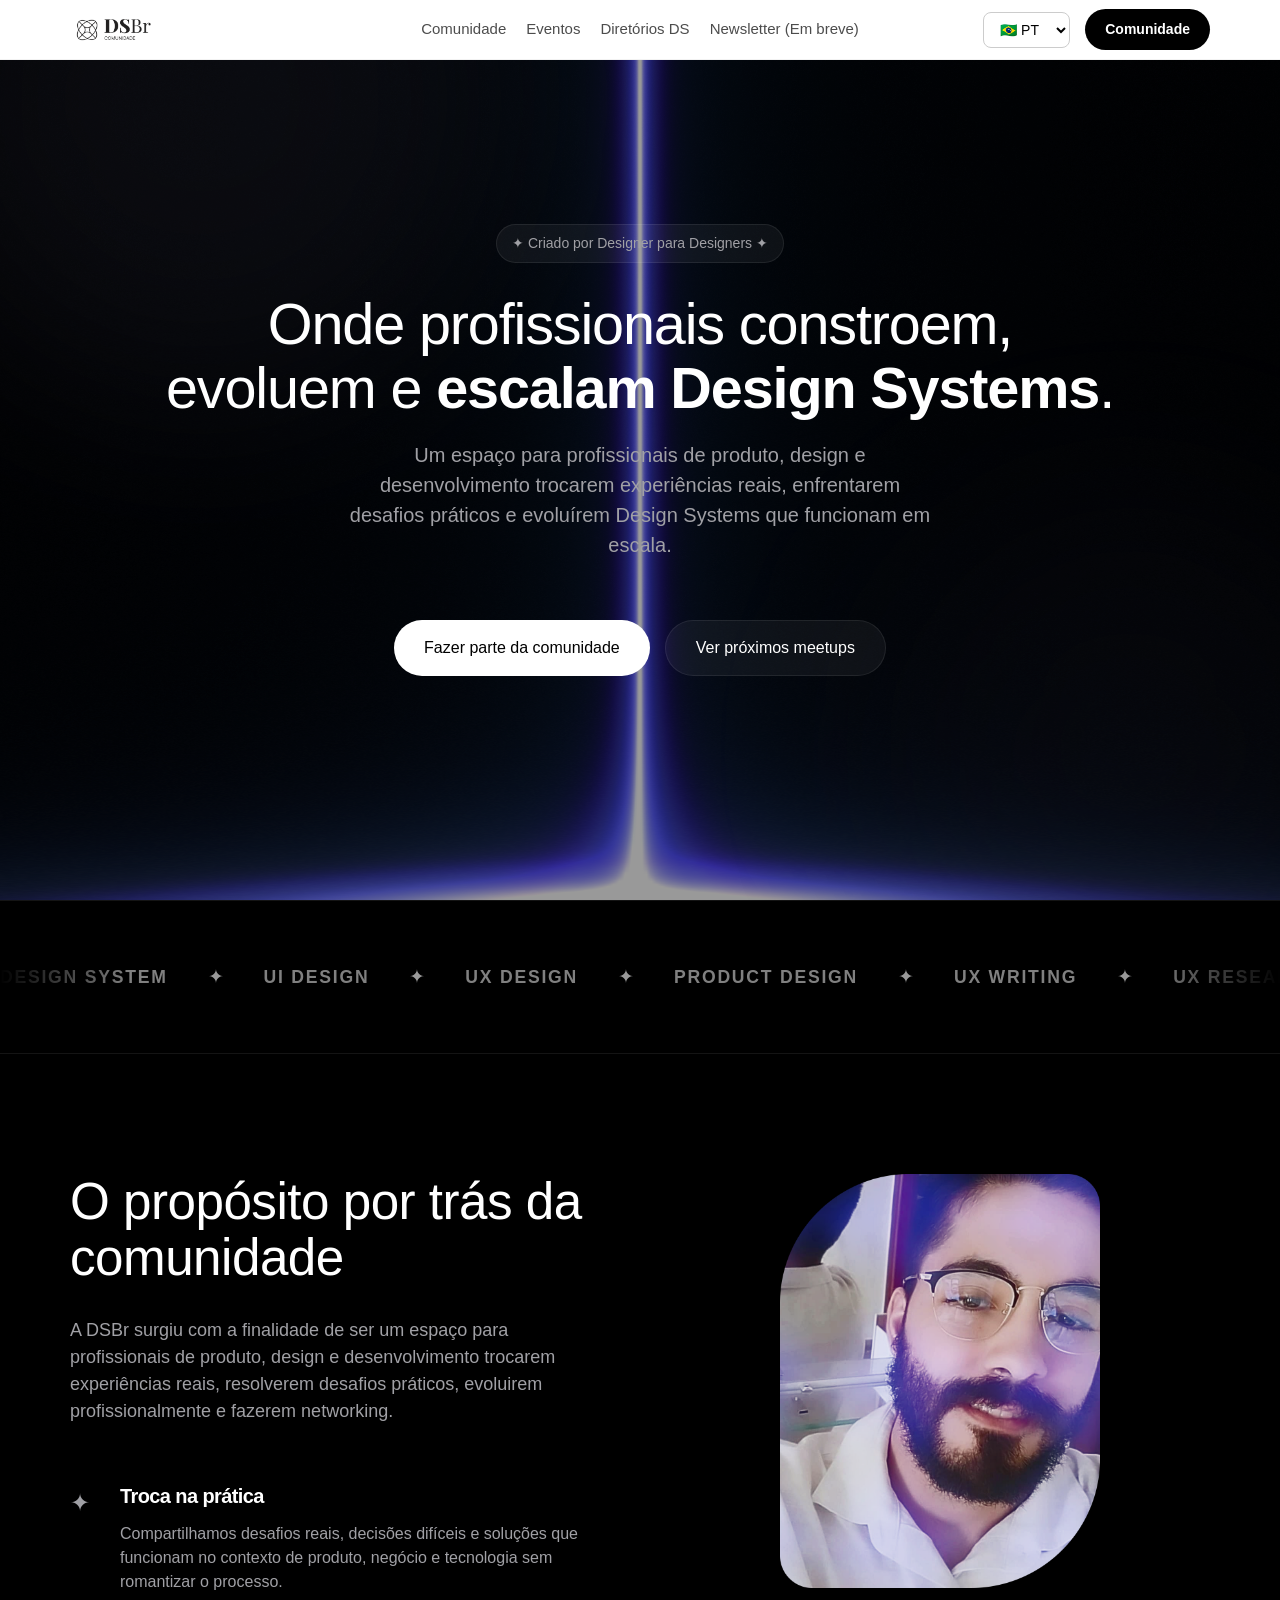
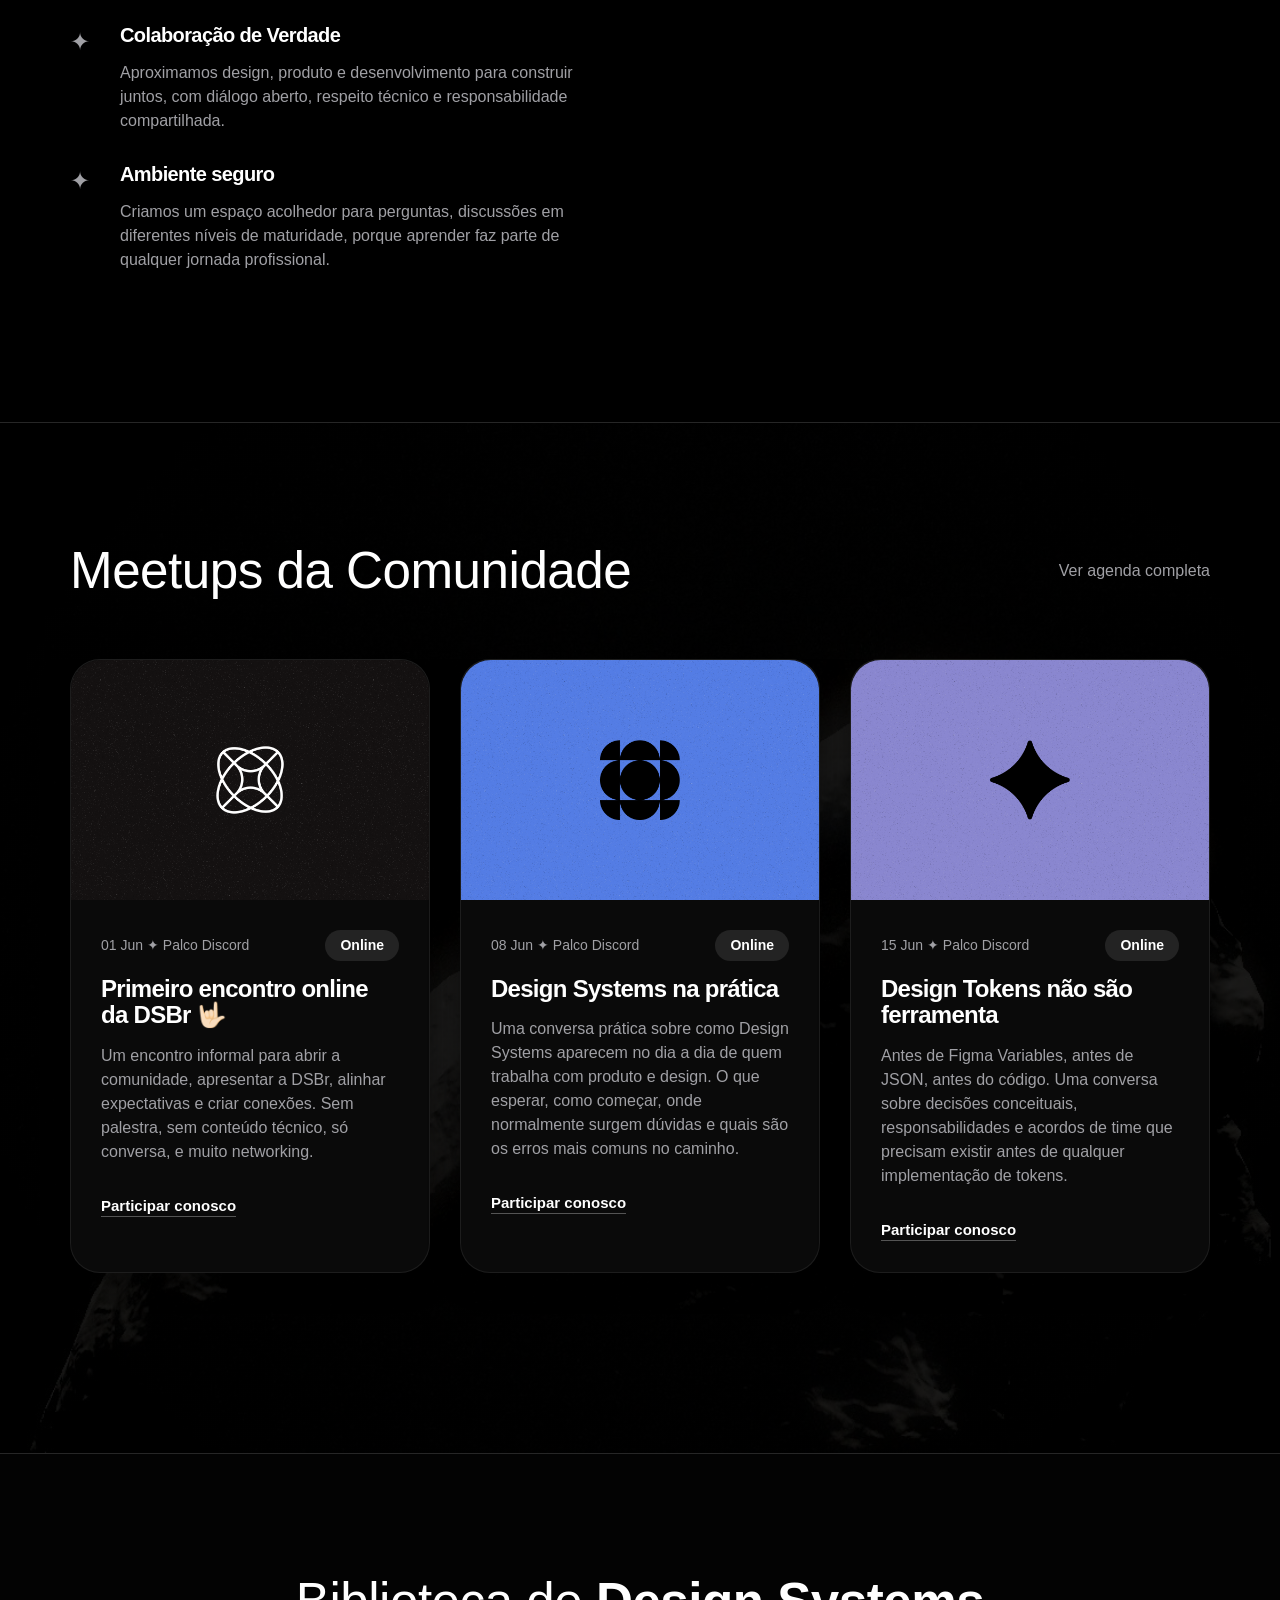
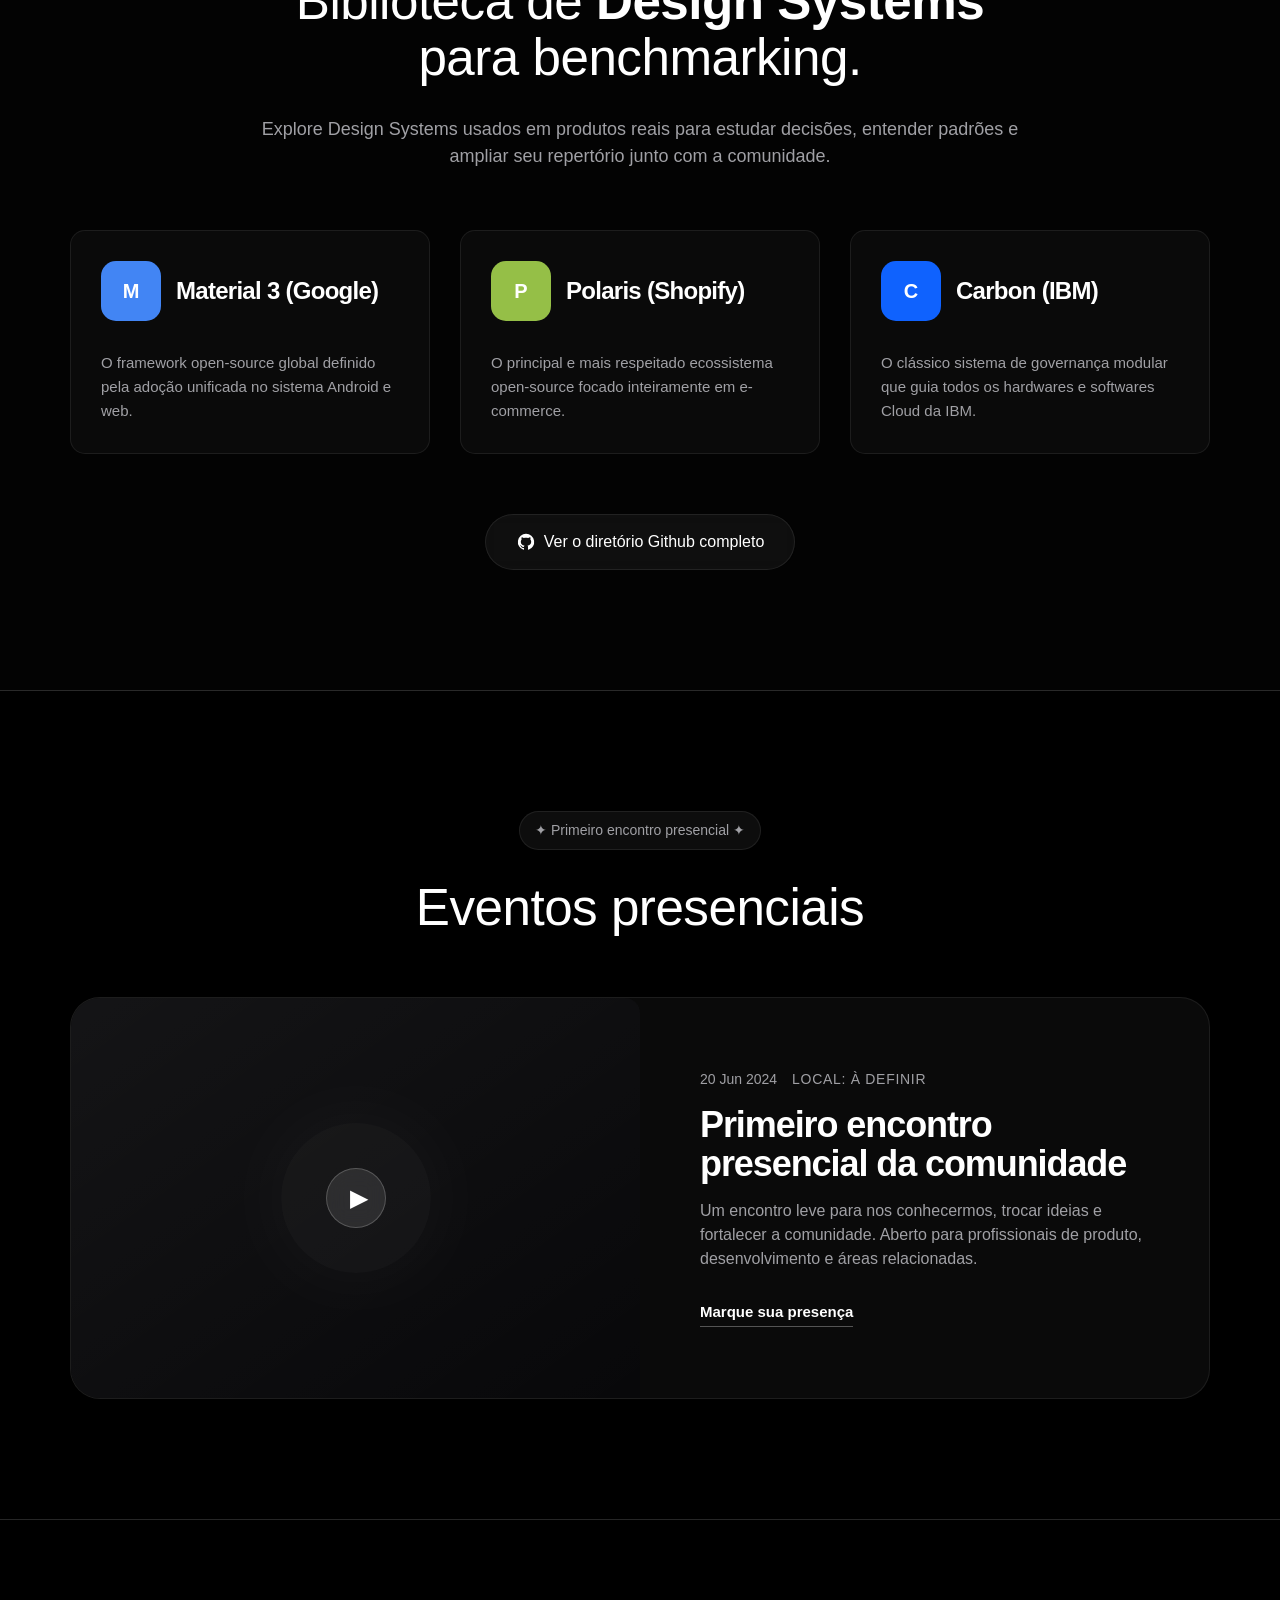
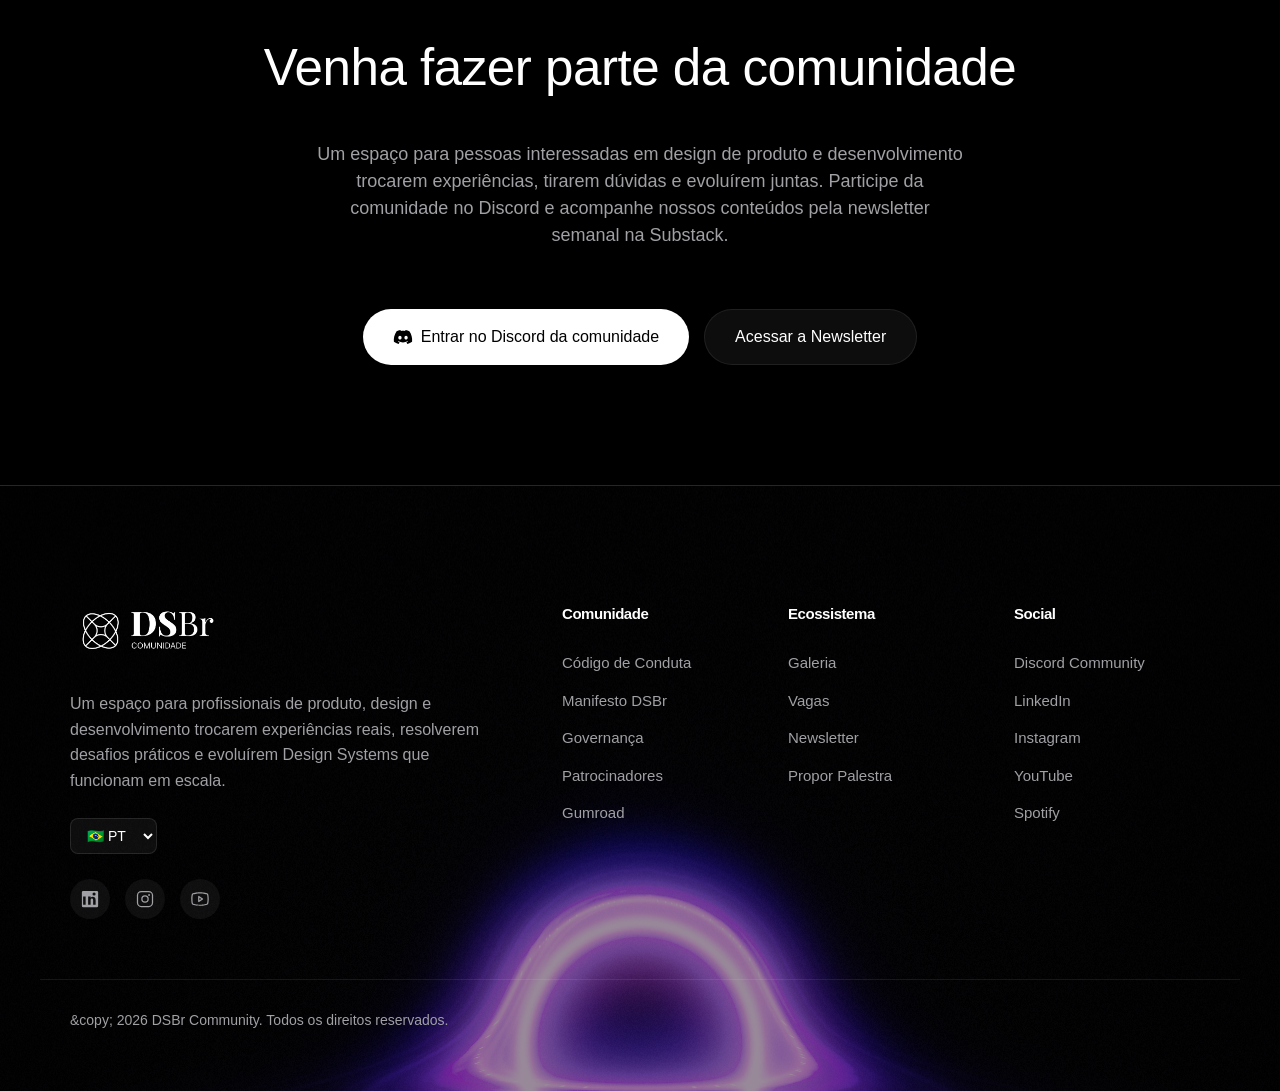
==== commit 4cbc6431: "Emergency: Force interaction on i18n dropdown with high-priority CSS and diagnostic logging" ====
--- a/index.html
+++ b/index.html
@@ -34,7 +34,10 @@
             </div>
 
             <div class="nav-actions">
-                <select class="lang-select nav-select">
+                <select class="lang-select nav-select" 
+                    style="position: relative !important; z-index: 100000 !important; cursor: pointer !important; opacity: 1 !important; visibility: visible !important; pointer-events: auto !important;"
+                    onmousedown="console.log('HTML Mousedown');"
+                    onclick="console.log('HTML Click');">
                     <option value="pt">🇧🇷 PT</option>
                     <option value="en">🇺🇸 EN</option>
                 </select>
--- a/styles.css
+++ b/styles.css
@@ -1620,15 +1620,10 @@
     cursor: pointer;
     outline: none;
     transition: all 0.2s cubic-bezier(0.16, 1, 0.3, 1);
-    appearance: none;
-    background-image: url("data:image/svg+xml,%3Csvg xmlns='http://www.w3.org/2000/svg' width='12' height='12' fill='white' viewBox='0 0 256 256'%3E%3Cpath d='M213.66,101.66l-80,80a8,8,0,0,1-11.32,0l-80-80a8,8,0,0,1,11.32-11.32L128,164.69l74.34-74.35a8,8,0,0,1,11.32,11.32Z'%3E%3C/path%3E%3C/svg%3E");
-    background-repeat: no-repeat;
-    background-position: right 10px center;
-    padding-right: 32px;
-    backdrop-filter: blur(10px);
-    position: relative;
-    z-index: 1001;
-    pointer-events: auto;
+    appearance: auto !important;
+    position: relative !important;
+    z-index: 9999 !important;
+    pointer-events: auto !important;
 }
 
 .lang-select:hover {
@@ -1650,11 +1645,11 @@
 
 /* Header Specific Select (High Contrast) */
 .nav-select {
-    background-color: rgba(0, 0, 0, 0.05);
-    color: #000;
-    border: 1px solid rgba(0, 0, 0, 0.1);
-    background-image: url("data:image/svg+xml,%3Csvg xmlns='http://www.w3.org/2000/svg' width='12' height='12' fill='black' viewBox='0 0 256 256'%3E%3Cpath d='M213.66,101.66l-80,80a8,8,0,0,1-11.32,0l-80-80a8,8,0,0,1,11.32-11.32L128,164.69l74.34-74.35a8,8,0,0,1,11.32,11.32Z'%3E%3C/path%3E%3C/svg%3E");
-    backdrop-filter: none;
+    background-color: #fff !important;
+    color: #000 !important;
+    border: 1px solid #ccc !important;
+    appearance: auto !important;
+    backdrop-filter: none !important;
     margin-left: 0;
     margin-right: 0;
 }
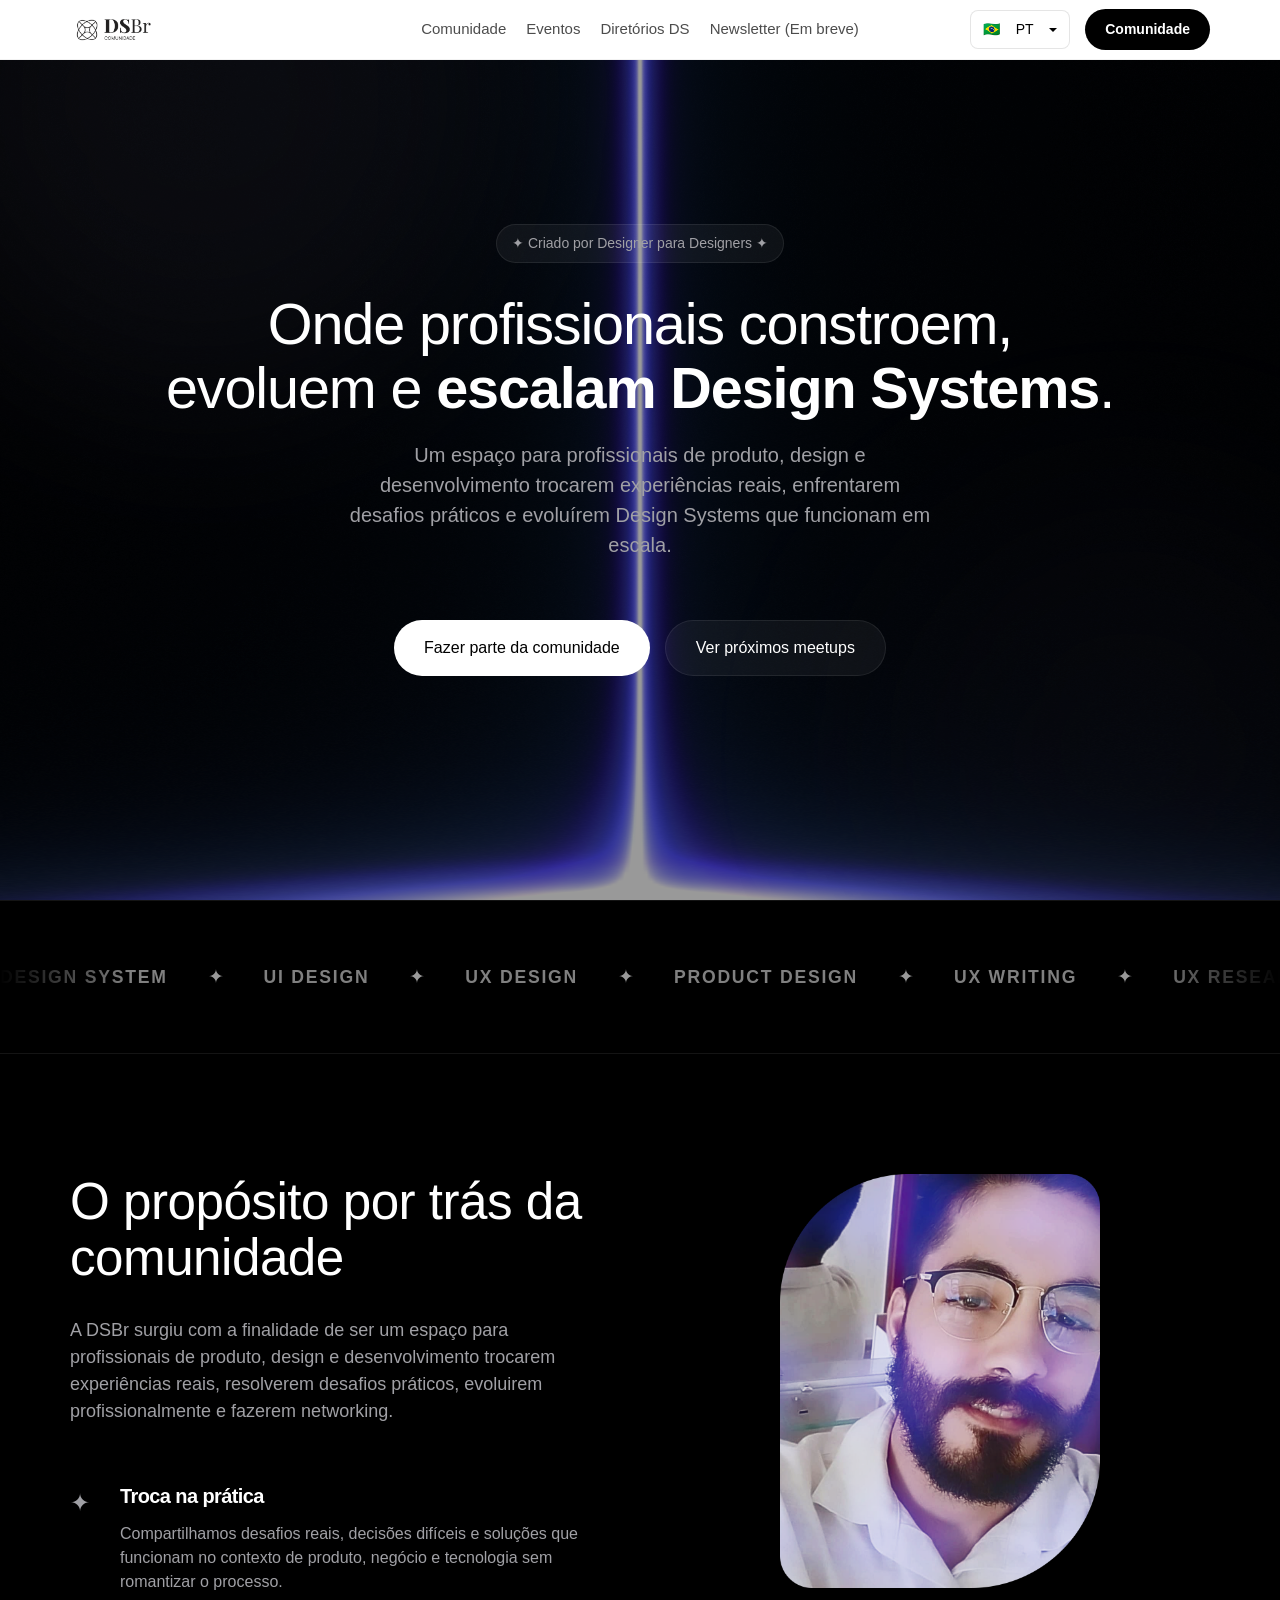
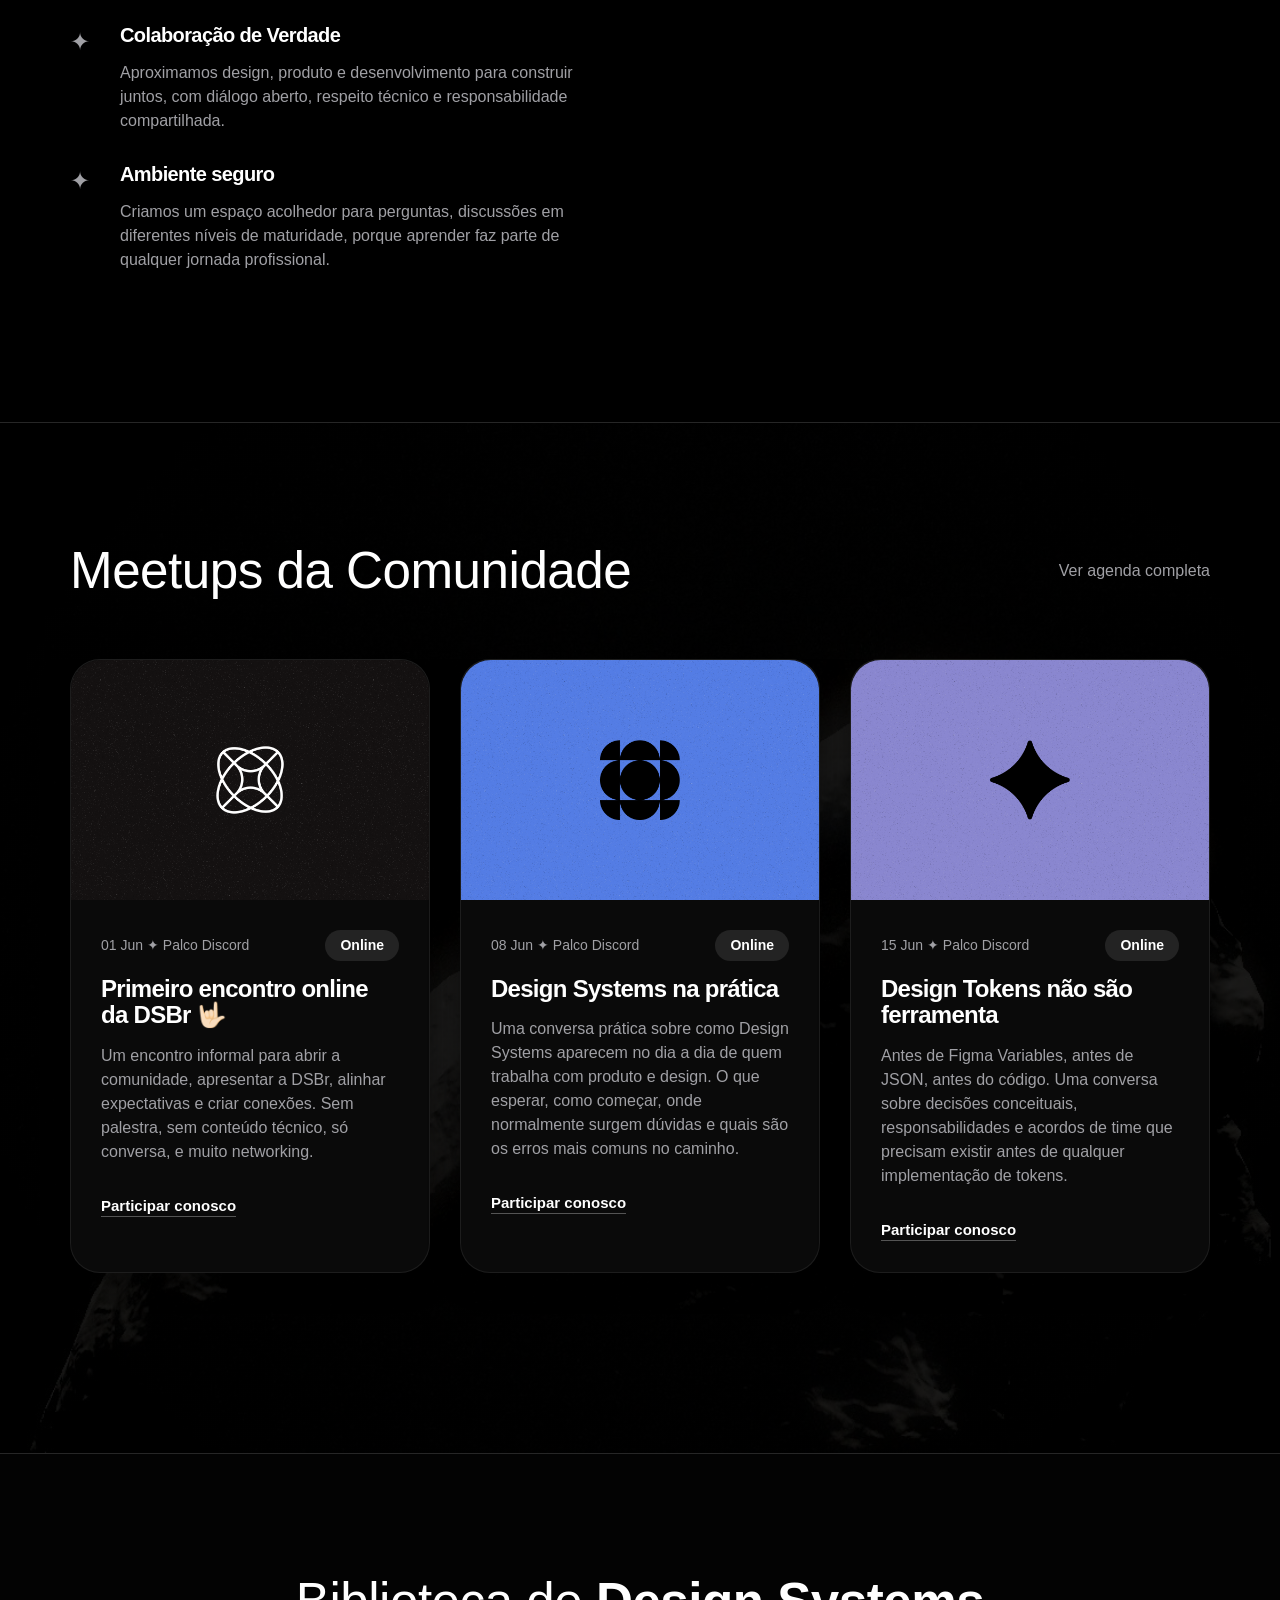
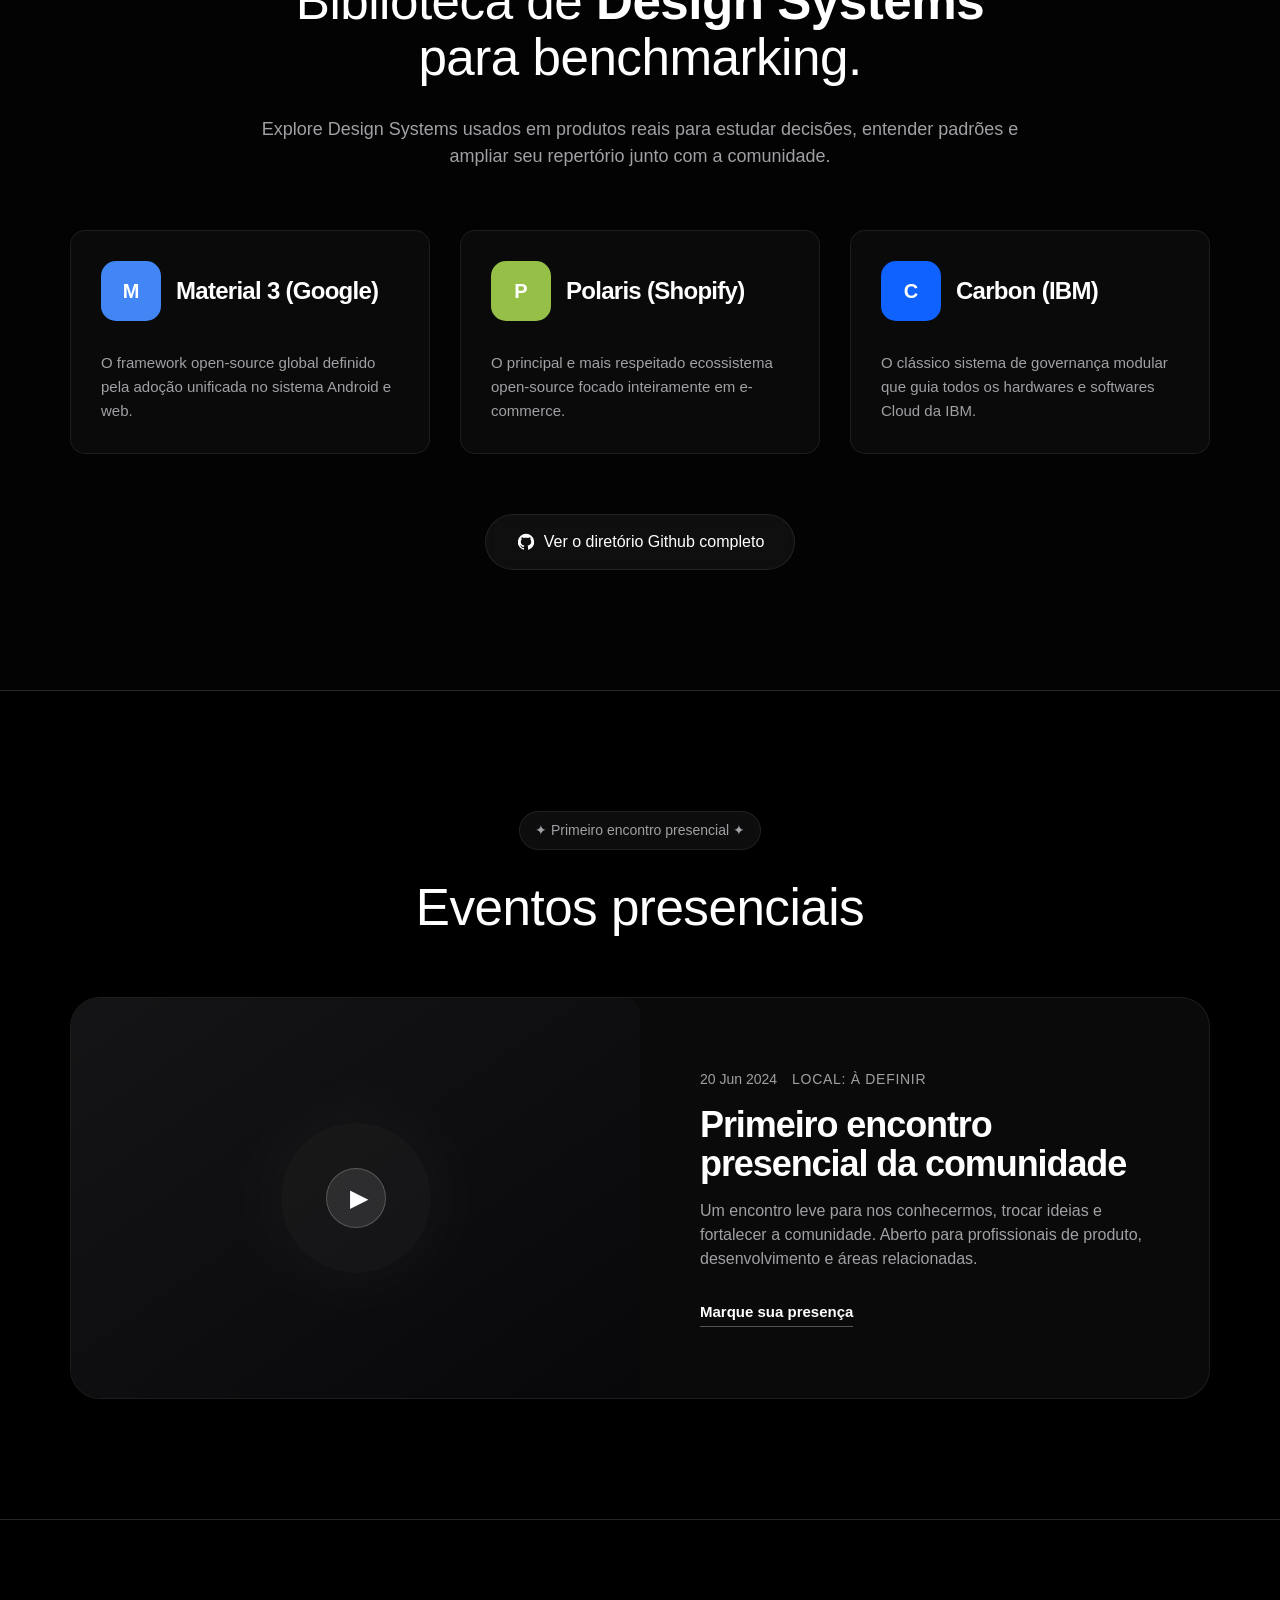
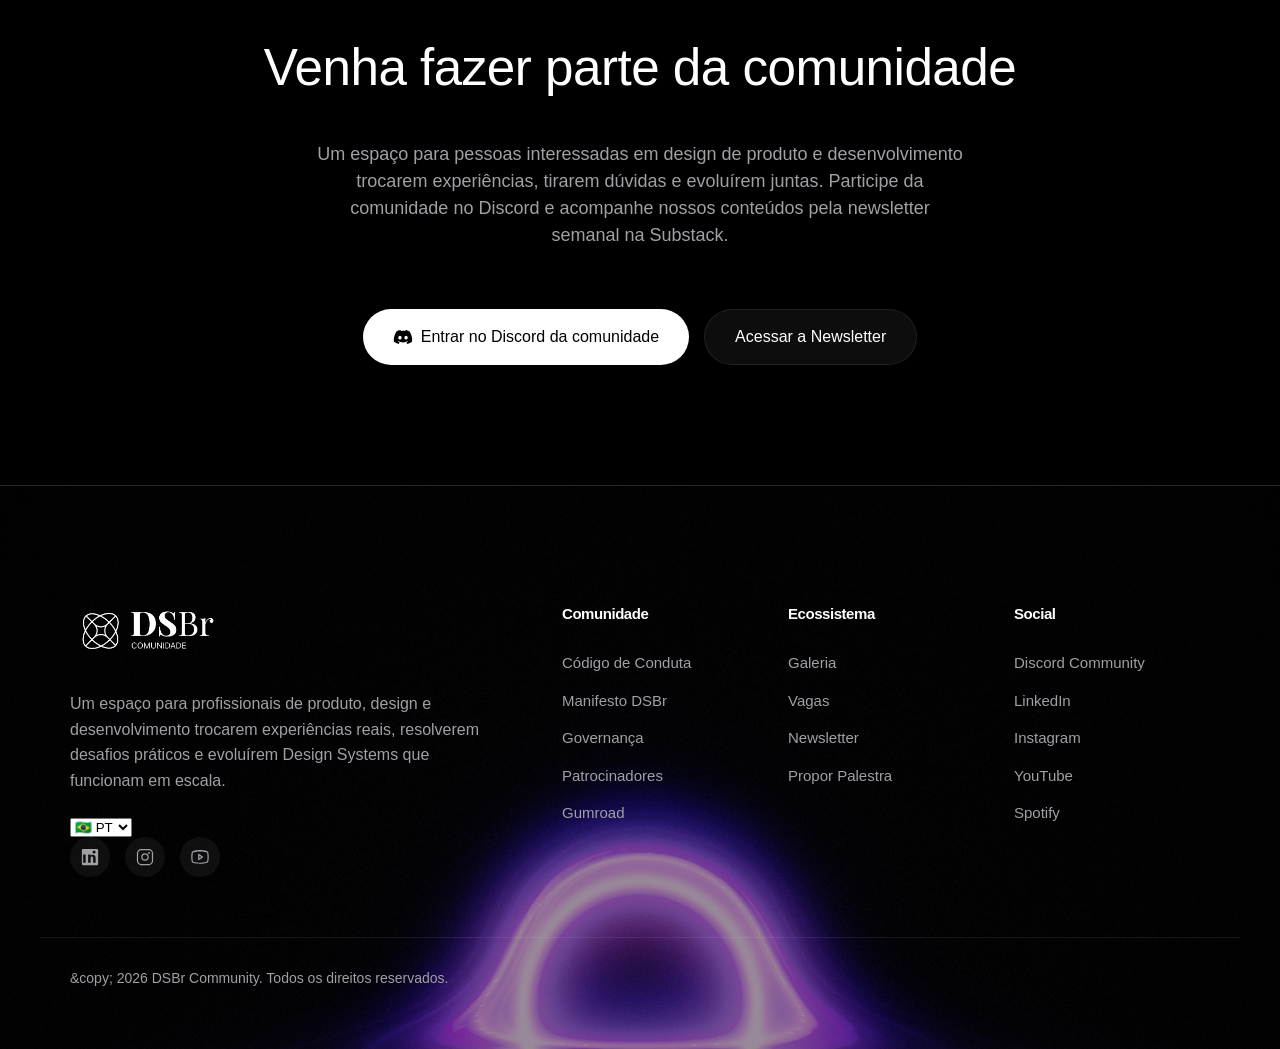
==== commit 3a9fa518: "Fix: Replace failing native select with custom premium dropdown component" ====
--- a/index.html
+++ b/index.html
@@ -34,13 +34,20 @@
             </div>
 
             <div class="nav-actions">
-                <select class="lang-select nav-select" 
-                    style="position: relative !important; z-index: 100000 !important; cursor: pointer !important; opacity: 1 !important; visibility: visible !important; pointer-events: auto !important;"
-                    onmousedown="console.log('HTML Mousedown');"
-                    onclick="console.log('HTML Click');">
-                    <option value="pt">🇧🇷 PT</option>
-                    <option value="en">🇺🇸 EN</option>
-                </select>
+                <div class="custom-lang-switcher" id="navLangSwitcher">
+                    <div class="lang-current">
+                        <span class="current-flag">🇧🇷</span>
+                        <span class="current-text">PT</span>
+                    </div>
+                    <div class="lang-dropdown">
+                        <div class="lang-option active" data-value="pt">
+                            <span>🇧🇷</span> PT
+                        </div>
+                        <div class="lang-option" data-value="en">
+                            <span>🇺🇸</span> EN
+                        </div>
+                    </div>
+                </div>
 
                 <a href="https://discord.gg/EjxdKtSK89" target="_blank" class="btn btn-primary nav-cta"
                     data-i18n="nav_join_btn">
--- a/styles.css
+++ b/styles.css
@@ -1609,7 +1609,15 @@
 
 /* ==========================================================================
    Language Select Dropdown */
-.lang-select {
+/* ==========================================================================
+   Custom Premium Language Switcher (Replacement for failing native select) */
+.custom-lang-switcher {
+    position: relative;
+    user-select: none;
+    display: inline-block;
+}
+
+.lang-current {
     background: rgba(255, 255, 255, 0.05);
     color: var(--text-primary);
     border: 1px solid rgba(255, 255, 255, 0.1);
@@ -1618,53 +1626,91 @@
     font-size: 0.875rem;
     font-weight: 500;
     cursor: pointer;
-    outline: none;
+    display: flex;
+    align-items: center;
+    gap: 8px;
     transition: all 0.2s cubic-bezier(0.16, 1, 0.3, 1);
-    appearance: auto !important;
-    position: relative !important;
-    z-index: 9999 !important;
-    pointer-events: auto !important;
-}
-
-.lang-select:hover {
-    background-color: rgba(255, 255, 255, 0.1);
+    backdrop-filter: blur(10px);
+    width: 100px;
+    justify-content: space-between;
+}
+
+.lang-current:hover {
+    background: rgba(255, 255, 255, 0.1);
     border-color: rgba(255, 255, 255, 0.2);
     transform: translateY(-1px);
 }
 
-.lang-select:focus {
-    border-color: var(--accent-light);
-    box-shadow: 0 0 0 2px rgba(255, 255, 255, 0.05);
-}
-
-.lang-select option {
-    background: #111;
-    color: #fff;
-    padding: 10px;
-}
-
-/* Header Specific Select (High Contrast) */
-.nav-select {
+.lang-current::after {
+    content: '';
+    width: 0;
+    height: 0;
+    border-left: 4px solid transparent;
+    border-right: 4px solid transparent;
+    border-top: 4px solid currentColor;
+    transition: transform 0.2s;
+}
+
+.custom-lang-switcher.active .lang-current::after {
+    transform: rotate(180deg);
+}
+
+.lang-dropdown {
+    position: absolute;
+    top: calc(100% + 8px);
+    right: 0;
+    background: #ffffff;
+    border: 1px solid rgba(0, 0, 0, 0.1);
+    border-radius: 12px;
+    padding: 6px;
+    min-width: 140px;
+    box-shadow: 0 10px 25px rgba(0,0,0,0.2);
+    display: none; /* Hidden by default */
+    flex-direction: column;
+    z-index: 10000;
+}
+
+.custom-lang-switcher.active .lang-dropdown {
+    display: flex;
+    animation: slideDown 0.2s ease-out;
+}
+
+.lang-option {
+    padding: 10px 12px;
+    font-size: 0.875rem;
+    color: #333;
+    border-radius: 6px;
+    cursor: pointer;
+    display: flex;
+    align-items: center;
+    gap: 10px;
+    transition: all 0.2s;
+}
+
+.lang-option:hover {
+    background: rgba(0,0,0,0.05);
+    color: #000;
+}
+
+.lang-option.active {
+    background: #000;
+    color: #fff !important;
+}
+
+@keyframes slideDown {
+    from { opacity: 0; transform: translateY(-10px); }
+    to { opacity: 1; transform: translateY(0); }
+}
+
+/* Navbar Specific adjustment (High Contrast) */
+.nav-actions .lang-current {
     background-color: #fff !important;
     color: #000 !important;
-    border: 1px solid #ccc !important;
-    appearance: auto !important;
-    backdrop-filter: none !important;
-    margin-left: 0;
-    margin-right: 0;
-}
-
-.nav-select:hover {
-    background-color: rgba(0, 0, 0, 0.08);
-    border-color: rgba(0, 0, 0, 0.2);
-}
-
-.nav-select option {
-    background: #fff;
-    color: #000;
-}
-
-.footer .lang-select {
+    border: 1px solid rgba(0, 0, 0, 0.1) !important;
+}
+
+/* Footer Specific adjustment */
+.footer .custom-lang-switcher {
     margin-bottom: 25px;
 }
 
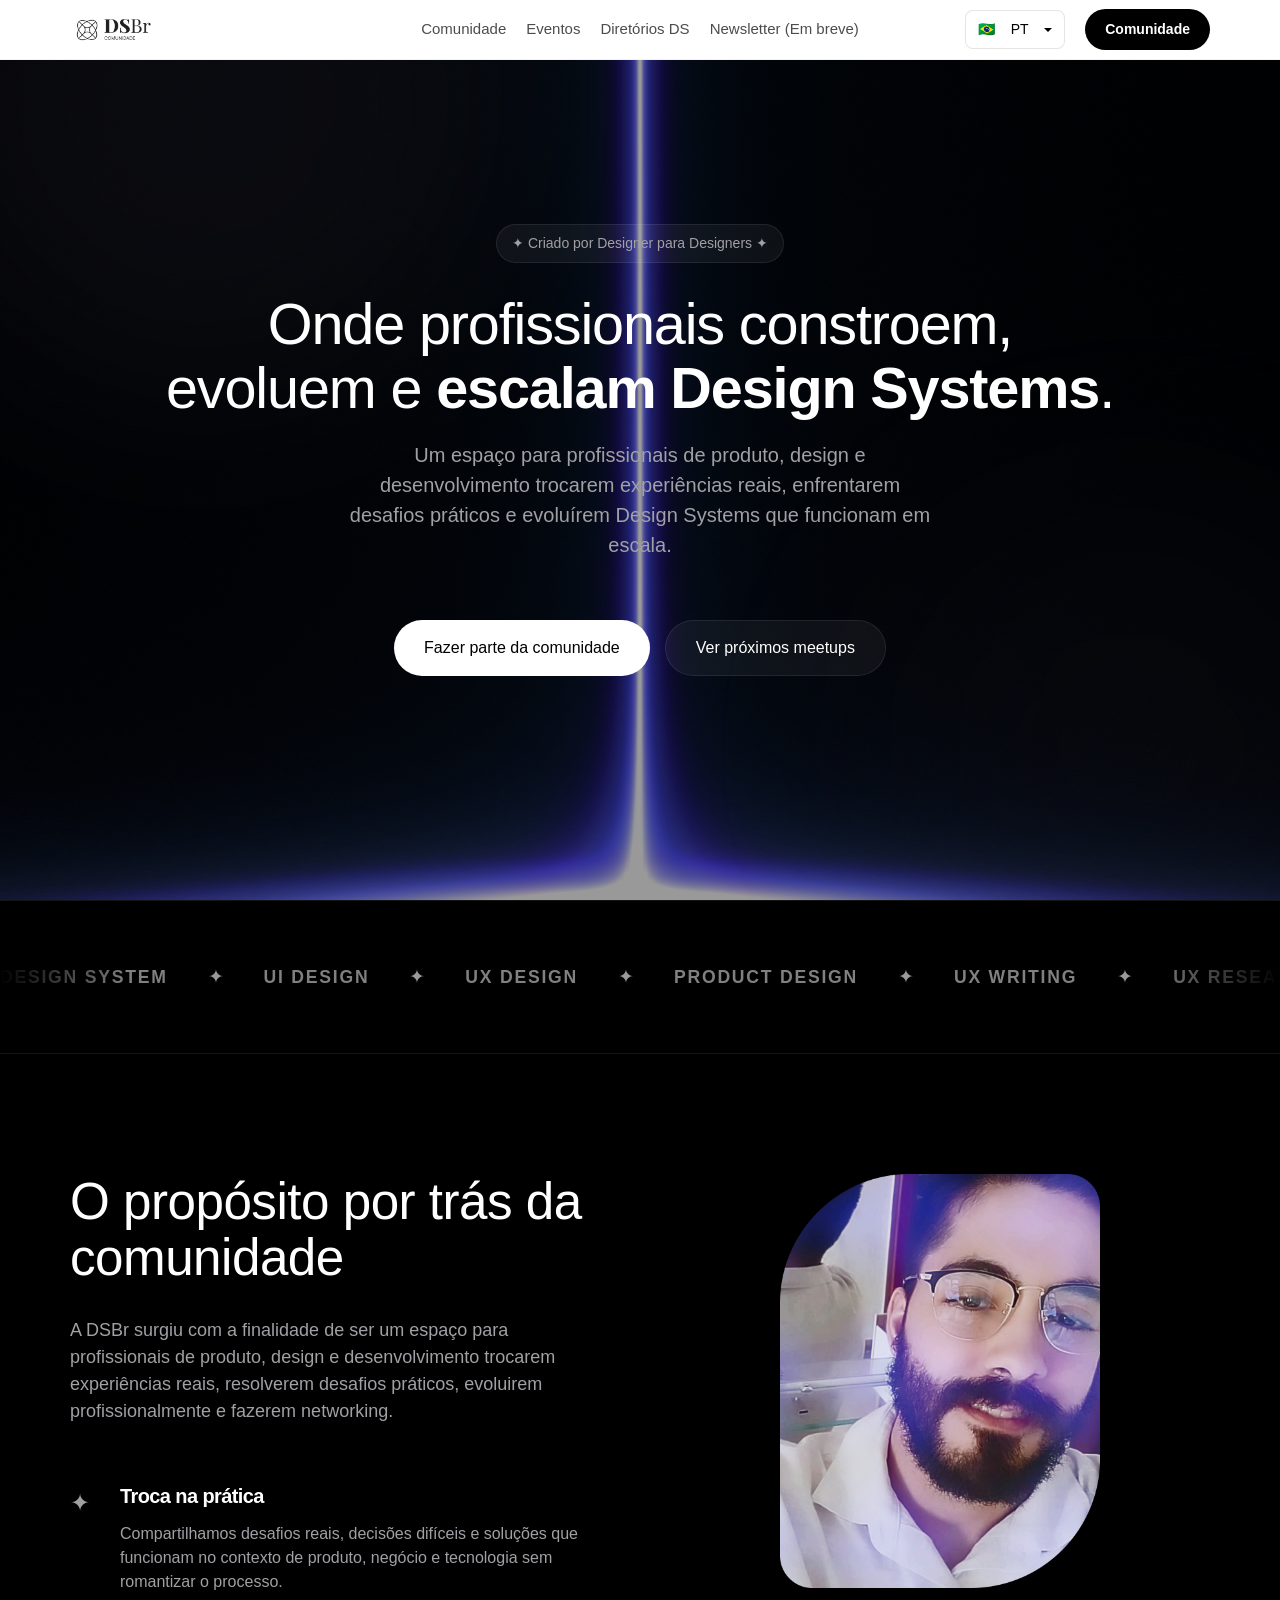
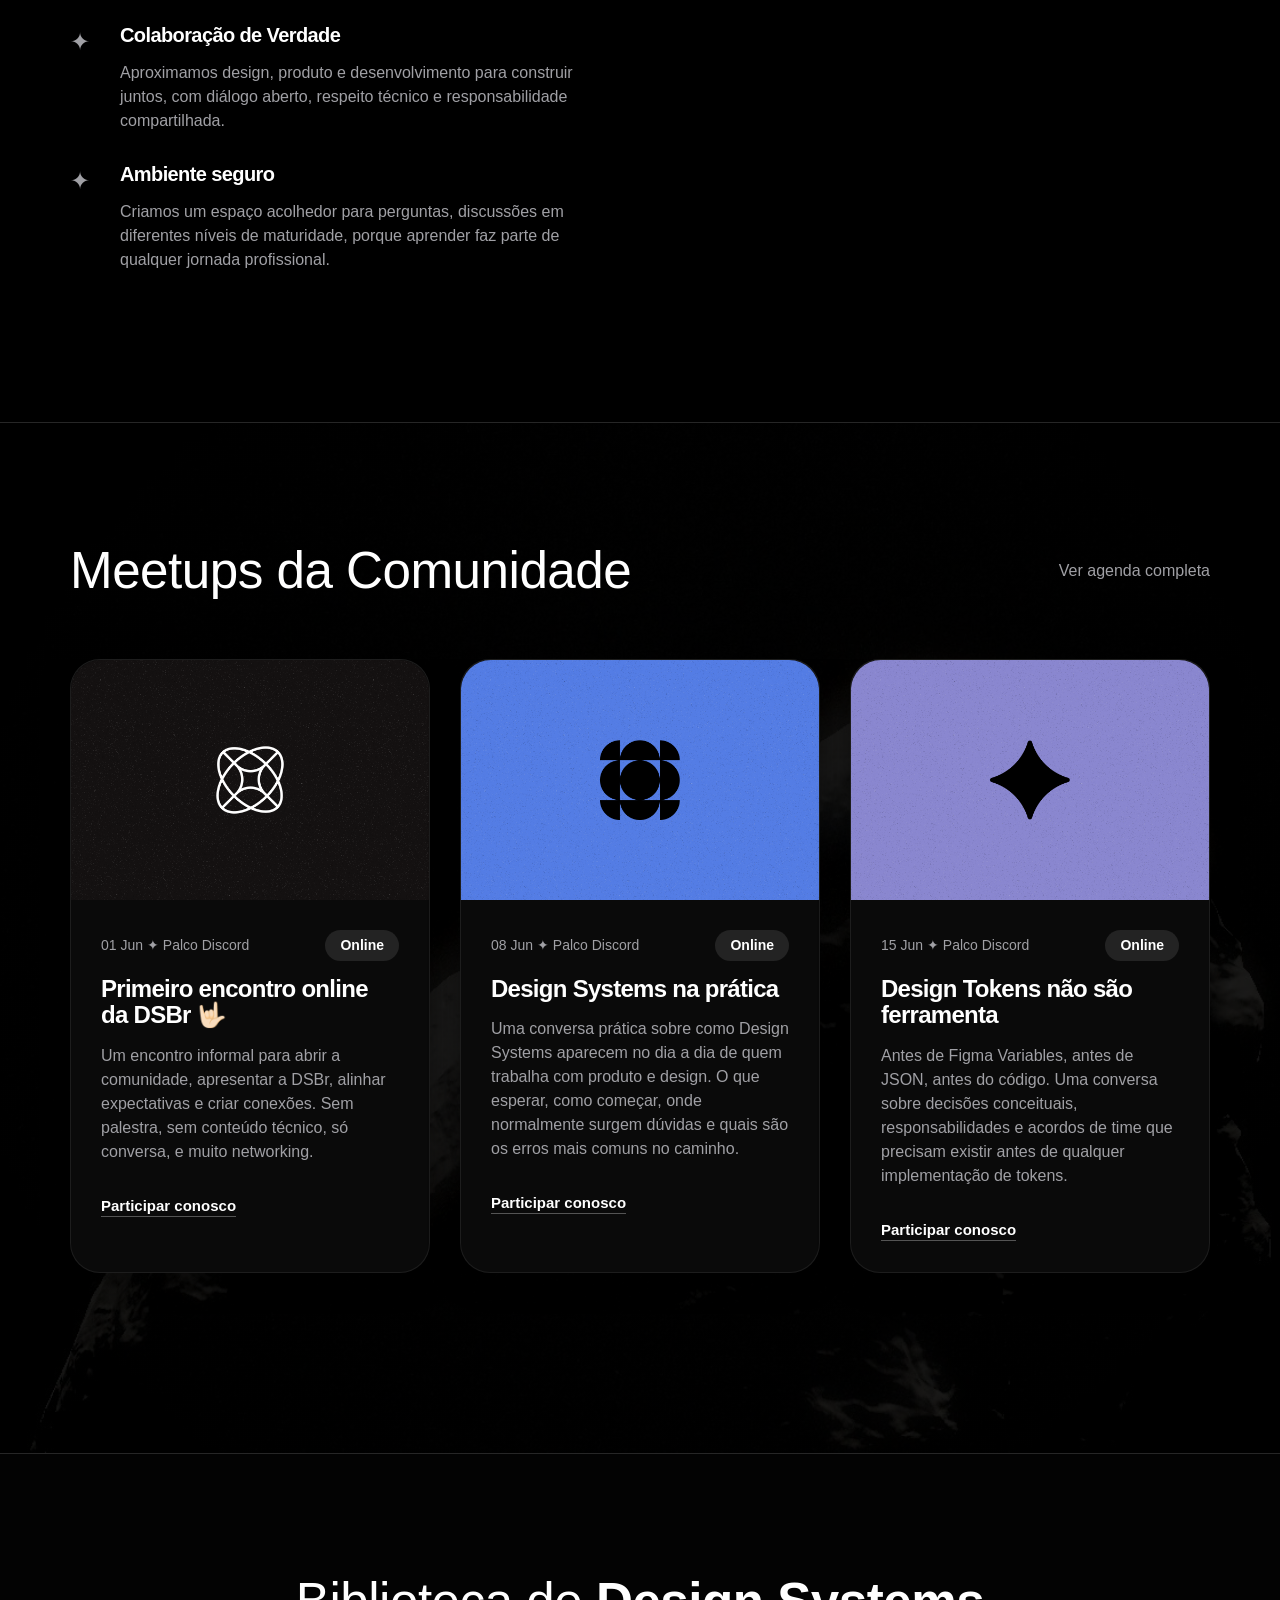
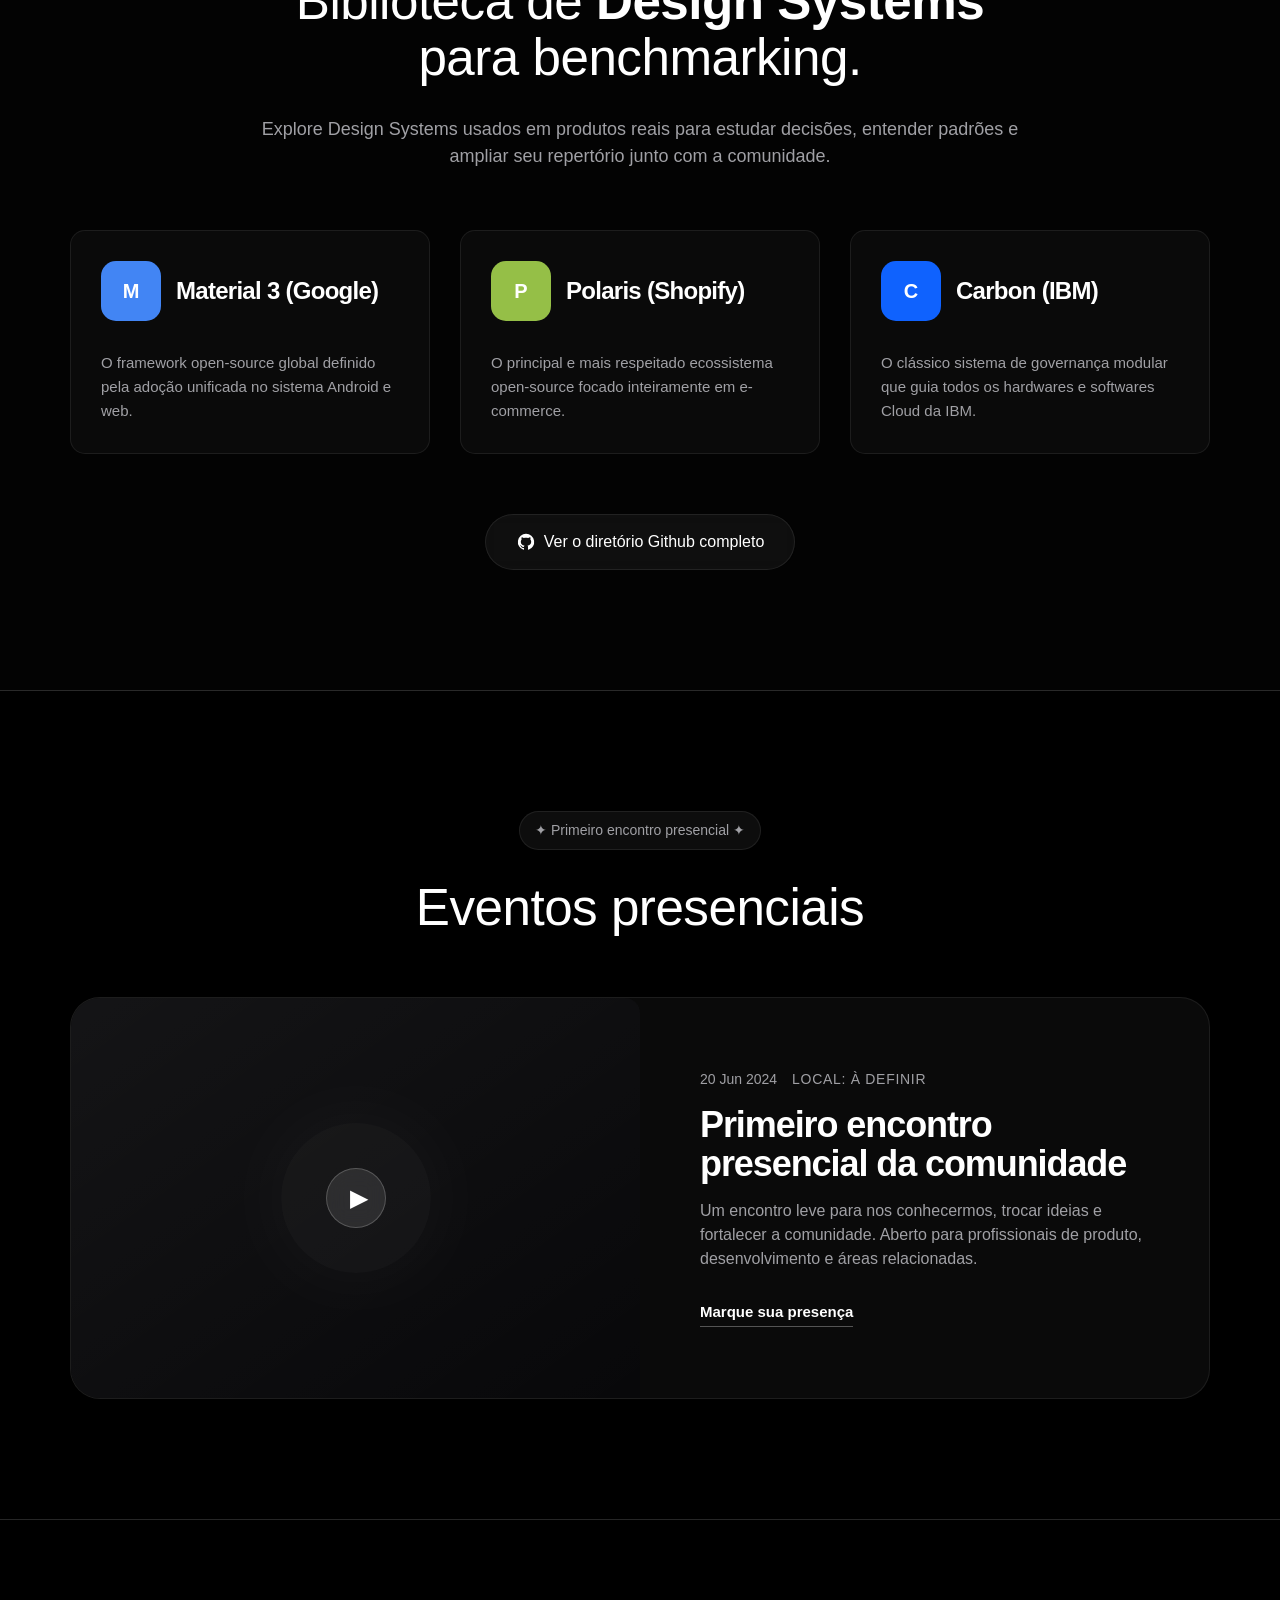
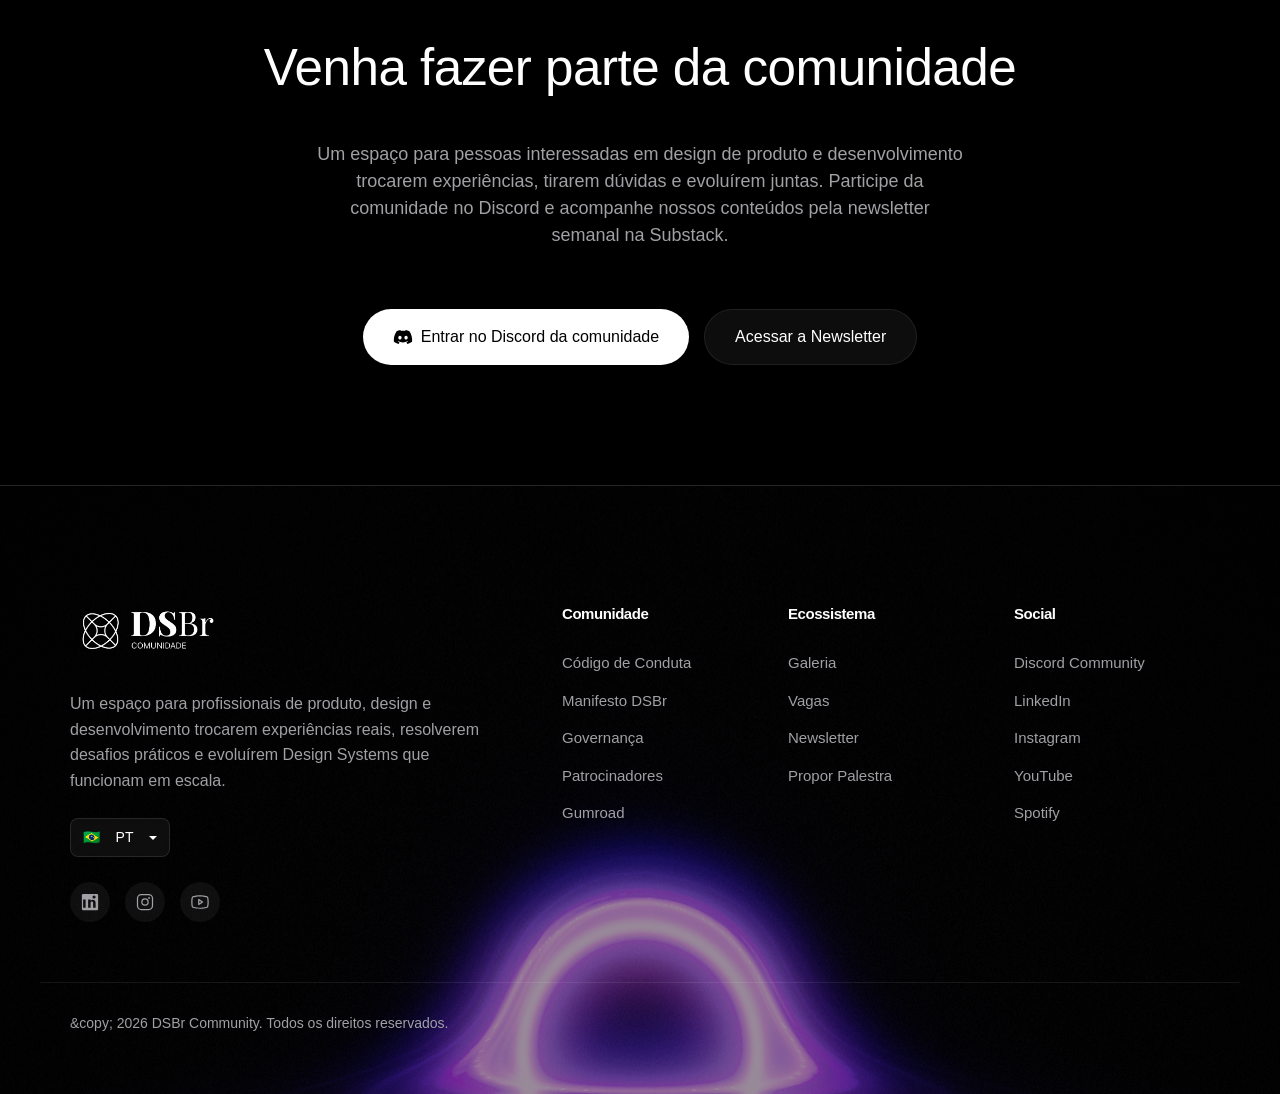
==== commit a93bb126: "Fix: Restore header switcher, align Community button to right, and fix i18n switching paths" ====
--- a/index.html
+++ b/index.html
@@ -54,7 +54,6 @@
                     Comunidade
                 </a>
             </div>
-
         </div>
     </nav>
 
@@ -448,10 +447,20 @@
                     resolverem desafios práticos e evoluírem Design Systems que funcionam em escala.
                 </p>
 
-                <select class="lang-select">
-                    <option value="pt">🇧🇷 PT</option>
-                    <option value="en">🇺🇸 EN</option>
-                </select>
+                <div class="custom-lang-switcher" id="footerLangSwitcher">
+                    <div class="lang-current">
+                        <span class="current-flag">🇧🇷</span>
+                        <span class="current-text">PT</span>
+                    </div>
+                    <div class="lang-dropdown">
+                        <div class="lang-option active" data-value="pt">
+                            <span>🇧🇷</span> PT
+                        </div>
+                        <div class="lang-option" data-value="en">
+                            <span>🇺🇸</span> EN
+                        </div>
+                    </div>
+                </div>
                 <div class="footer-socials" style="display: flex; gap: 15px;">
                     <a href="https://www.linkedin.com/in/matheus-de-souza-francisco/" target="_blank"
                         aria-label="LinkedIn"
--- a/styles.css
+++ b/styles.css
@@ -92,10 +92,10 @@
 }
 
 h1 {
-  font-family: 'Nehemi', var(--font-sans);
-  font-weight: normal;
-  font-size: clamp(2.25rem, 4.5vw, 4rem);
-  letter-spacing: -0.02em;
+    font-family: 'Nehemi', var(--font-sans);
+    font-weight: normal;
+    font-size: clamp(2.25rem, 4.5vw, 4rem);
+    letter-spacing: -0.02em;
 }
 
 h2 {
@@ -152,7 +152,7 @@
 
 .events-section {
     background-color: #080808;
-    background: 
+    background:
         linear-gradient(to right, rgba(0, 0, 0, 0) 0%, rgba(0, 0, 0, 0.8) 0%),
         linear-gradient(to bottom, rgba(0, 0, 0, 0.4) 100%, #080808 0%),
         url('assets/asteroid_remix.jpeg');
@@ -211,6 +211,7 @@
 .btn-primary {
     background: var(--accent-color);
     color: #000000;
+    width: fit-content;
 }
 
 .btn-primary:hover {
@@ -318,8 +319,9 @@
 .nav-actions {
     display: flex;
     align-items: center;
-    gap: 15px;
-    justify-self: end;
+    gap: 20px;
+    justify-content: flex-end;
+    width: 100%;
 }
 
 .nav-cta {
@@ -356,7 +358,7 @@
     left: 0;
     width: 100%;
     height: 100%;
-    background: 
+    background:
         /*linear-gradient(to right, rgba(0, 0, 0, 0) 0%, rgba(0, 0, 0, 0.8) 0%),*/
         linear-gradient(to bottom, rgba(0, 0, 0, 0.4) 100%, #080808 0%),
         url('assets/huly_laser_remix.png');
@@ -462,7 +464,9 @@
     }
 }
 
-.marquee-track img, .marquee-track svg, .marquee-track span {
+.marquee-track img,
+.marquee-track svg,
+.marquee-track span {
     height: 32px;
     width: auto;
     opacity: 0.5;
@@ -490,7 +494,10 @@
     opacity: 0.6;
 }
 
-.marquee-track img:hover, .marquee-track svg:hover, .marquee-track span:hover, .marquee-track i:hover {
+.marquee-track img:hover,
+.marquee-track svg:hover,
+.marquee-track span:hover,
+.marquee-track i:hover {
     opacity: 1;
 }
 
@@ -663,7 +670,7 @@
     justify-content: space-between;
     align-items: center;
     margin-bottom: 60px;
-    
+
     /* grid adj */
 }
 
@@ -883,6 +890,7 @@
     text-align: center;
     margin-bottom: 30px;
 }
+
 .jobs-list {
     display: grid;
     grid-template-columns: repeat(auto-fit, minmax(320px, 1fr));
@@ -1104,24 +1112,26 @@
     width: 100%;
     height: 500px;
     background: radial-gradient(circle at 30% 30%, rgba(200, 200, 255, 0.05) 0%, transparent 60%),
-                radial-gradient(circle at 70% 80%, rgba(100, 100, 255, 0.03) 0%, transparent 50%),
-                #0a0a0f;
+        radial-gradient(circle at 70% 80%, rgba(100, 100, 255, 0.03) 0%, transparent 50%),
+        #0a0a0f;
     border-radius: var(--radius-lg);
-    box-shadow: 0 30px 60px rgba(0,0,0,0.6);
-    border: 1px solid rgba(255,255,255,0.05);
+    box-shadow: 0 30px 60px rgba(0, 0, 0, 0.6);
+    border: 1px solid rgba(255, 255, 255, 0.05);
     position: relative;
     overflow: hidden;
     display: flex;
     align-items: center;
     justify-content: center;
 }
+
 .abstract-mission-art::before {
     content: '';
     position: absolute;
-    width: 200px; height: 300px;
-    background: linear-gradient(135deg, rgba(255,255,255,0.1), transparent);
+    width: 200px;
+    height: 300px;
+    background: linear-gradient(135deg, rgba(255, 255, 255, 0.1), transparent);
     backdrop-filter: blur(20px);
-    border: 1px solid rgba(255,255,255,0.1);
+    border: 1px solid rgba(255, 255, 255, 0.1);
     border-radius: 20px;
     transform: rotate(15deg);
 }
@@ -1137,21 +1147,28 @@
     align-items: center;
     justify-content: center;
 }
+
 .abstract-content-art::after {
     content: '';
     position: absolute;
-    width: 150px; height: 150px;
+    width: 150px;
+    height: 150px;
     border-radius: 50%;
-    background: rgba(255,255,255,0.03);
-    box-shadow: 0 0 100px rgba(255,255,255,0.05);
-    top: 50%; left: 50%;
+    background: rgba(255, 255, 255, 0.03);
+    box-shadow: 0 0 100px rgba(255, 255, 255, 0.05);
+    top: 50%;
+    left: 50%;
     transform: translate(-50%, -50%);
 }
+
 .abstract-content-art::before {
     content: '';
     position: absolute;
-    top: 0; left: 0; right: 0; bottom: 0;
-    background: linear-gradient(to bottom right, rgba(255,255,255,0.05), transparent);
+    top: 0;
+    left: 0;
+    right: 0;
+    bottom: 0;
+    background: linear-gradient(to bottom right, rgba(255, 255, 255, 0.05), transparent);
 }
 
 .btn svg {
@@ -1209,7 +1226,7 @@
 .footer {
     padding: 120px 0 60px;
     /*grid adj*/
-    background: 
+    background:
         /*linear-gradient(to right, rgba(0, 0, 0, 0) 0%, rgba(0, 0, 0, 0.8) 0%),*/
         linear-gradient(to bottom, rgba(0, 0, 0, 0.4) 100%, #080808 0%),
         url('assets/reflect_blackhole_remix.png');
@@ -1664,8 +1681,9 @@
     border-radius: 12px;
     padding: 6px;
     min-width: 140px;
-    box-shadow: 0 10px 25px rgba(0,0,0,0.2);
-    display: none; /* Hidden by default */
+    box-shadow: 0 10px 25px rgba(0, 0, 0, 0.2);
+    display: none;
+    /* Hidden by default */
     flex-direction: column;
     z-index: 10000;
 }
@@ -1688,7 +1706,7 @@
 }
 
 .lang-option:hover {
-    background: rgba(0,0,0,0.05);
+    background: rgba(0, 0, 0, 0.05);
     color: #000;
 }
 
@@ -1698,8 +1716,15 @@
 }
 
 @keyframes slideDown {
-    from { opacity: 0; transform: translateY(-10px); }
-    to { opacity: 1; transform: translateY(0); }
+    from {
+        opacity: 0;
+        transform: translateY(-10px);
+    }
+
+    to {
+        opacity: 1;
+        transform: translateY(0);
+    }
 }
 
 /* Navbar Specific adjustment (High Contrast) */
@@ -1719,7 +1744,9 @@
         display: flex;
         justify-content: space-between;
     }
-    .nav-links, .nav-actions {
+
+    .nav-links,
+    .nav-actions {
         display: none;
     }
 }
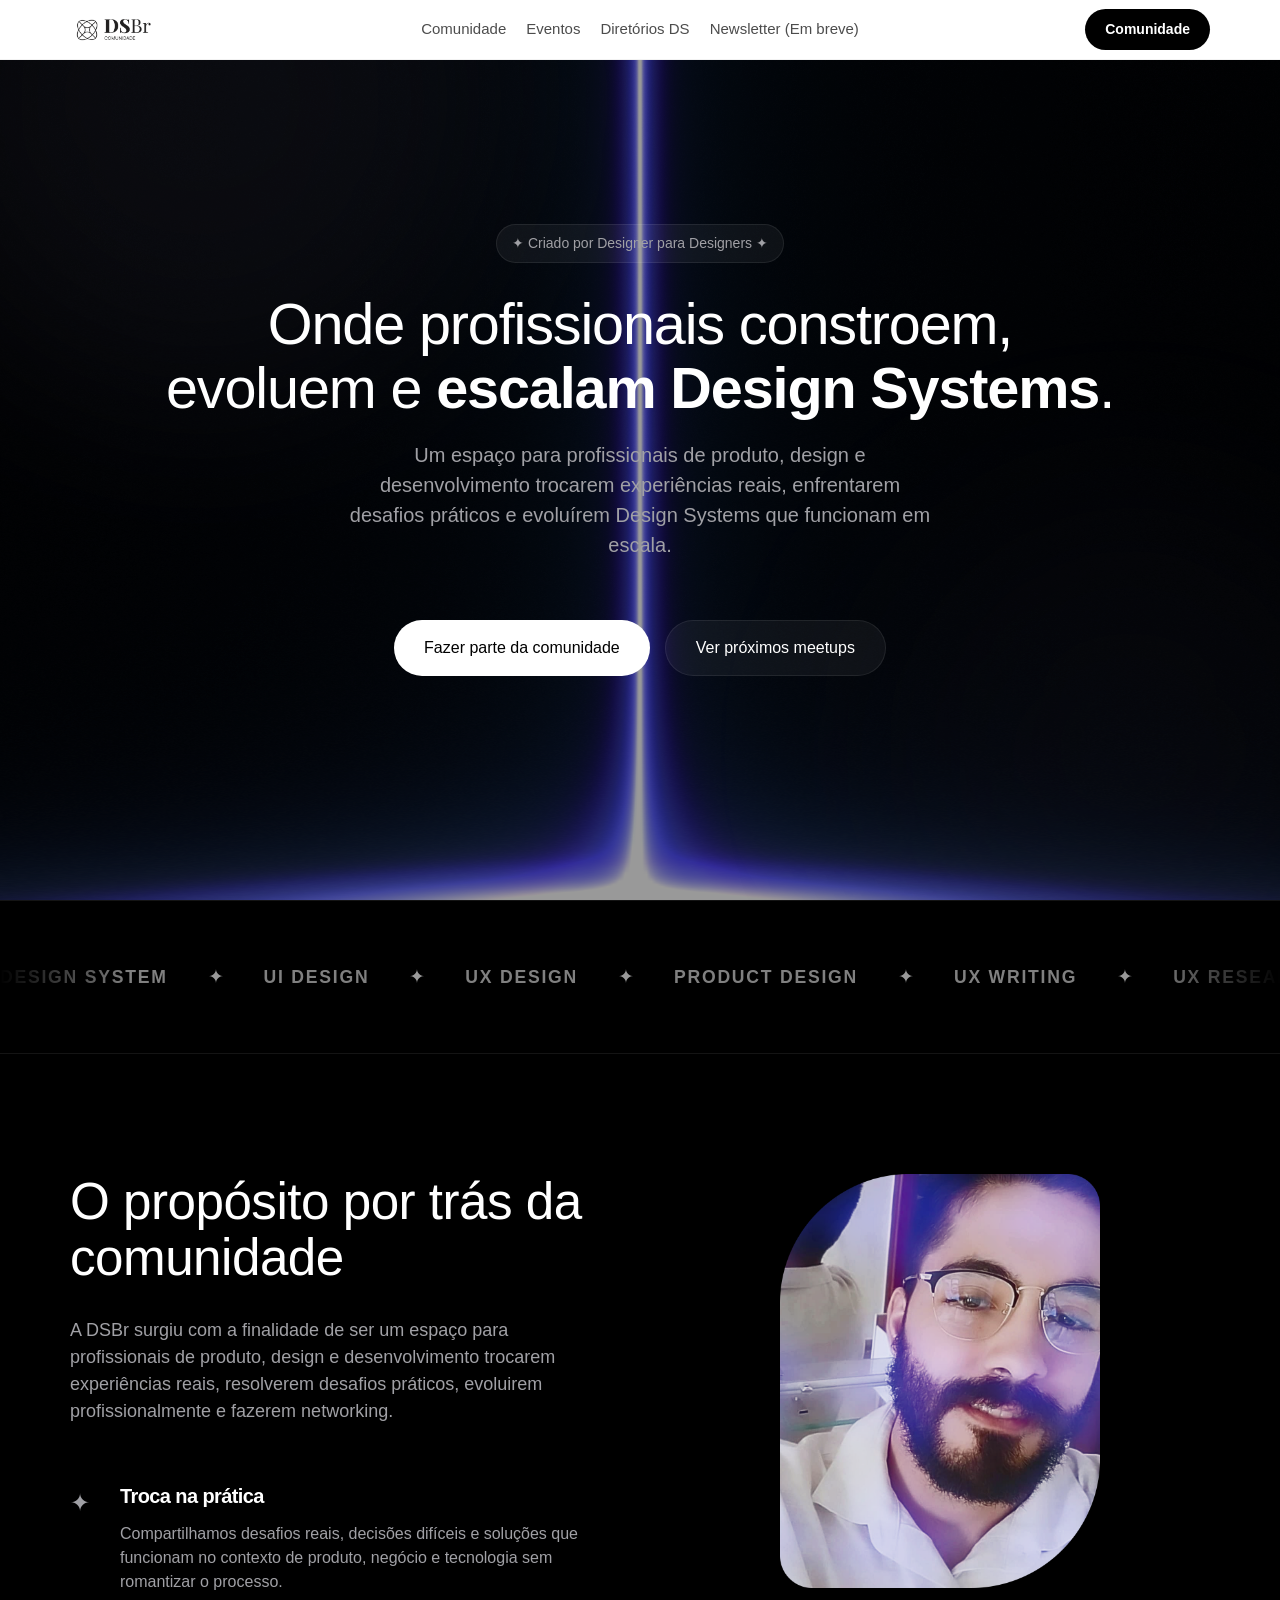
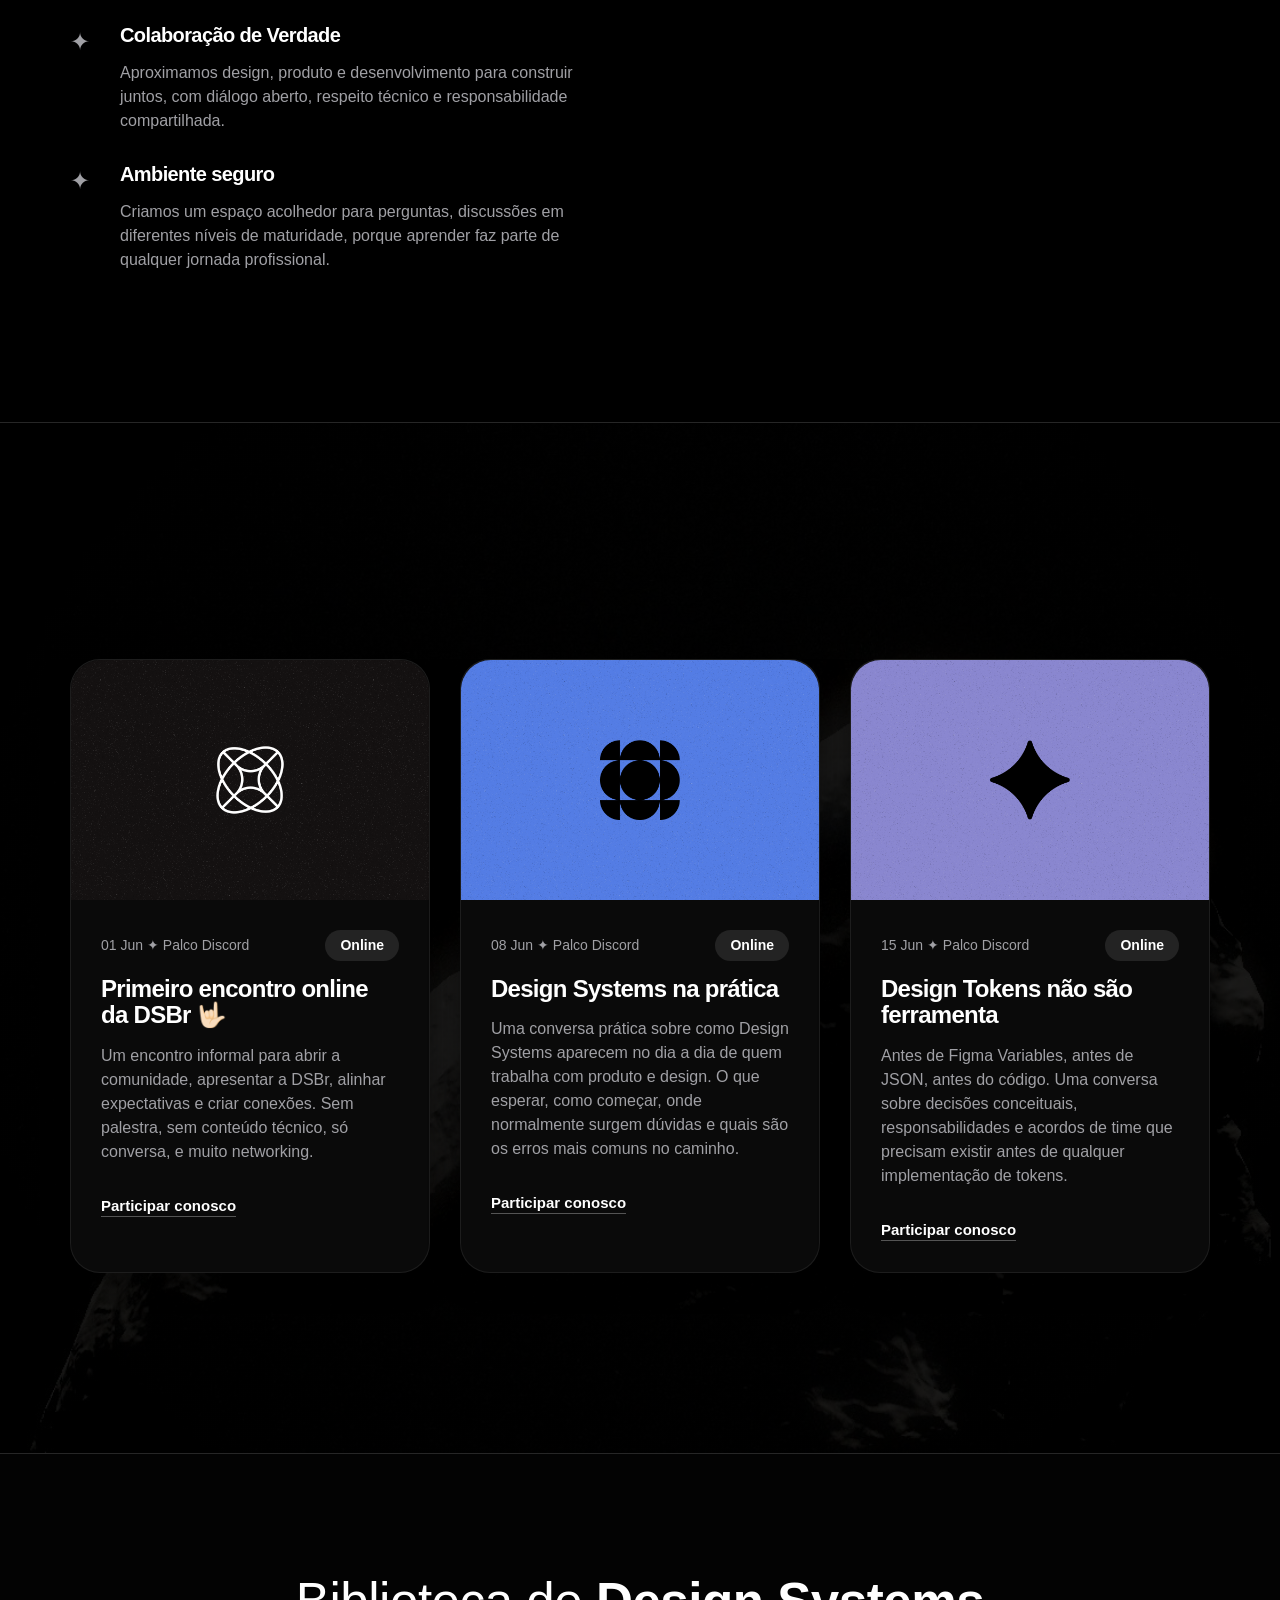
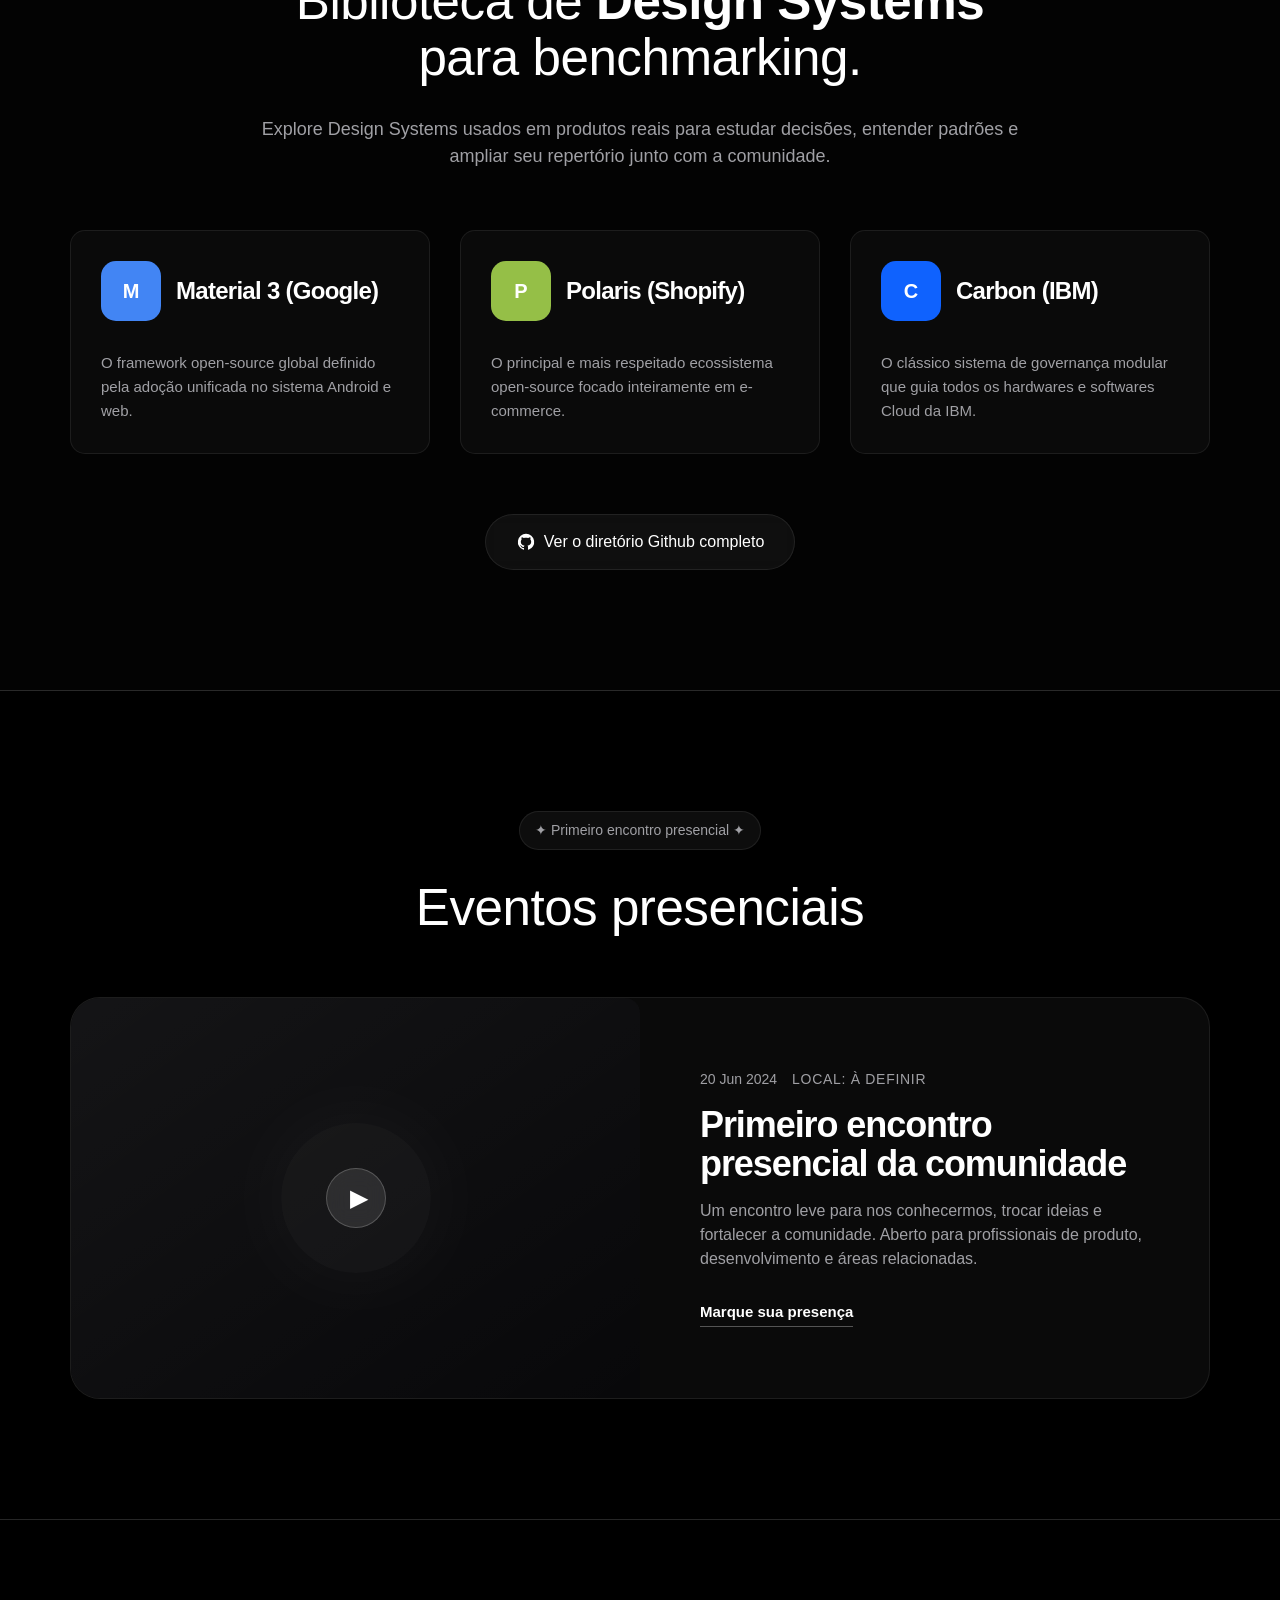
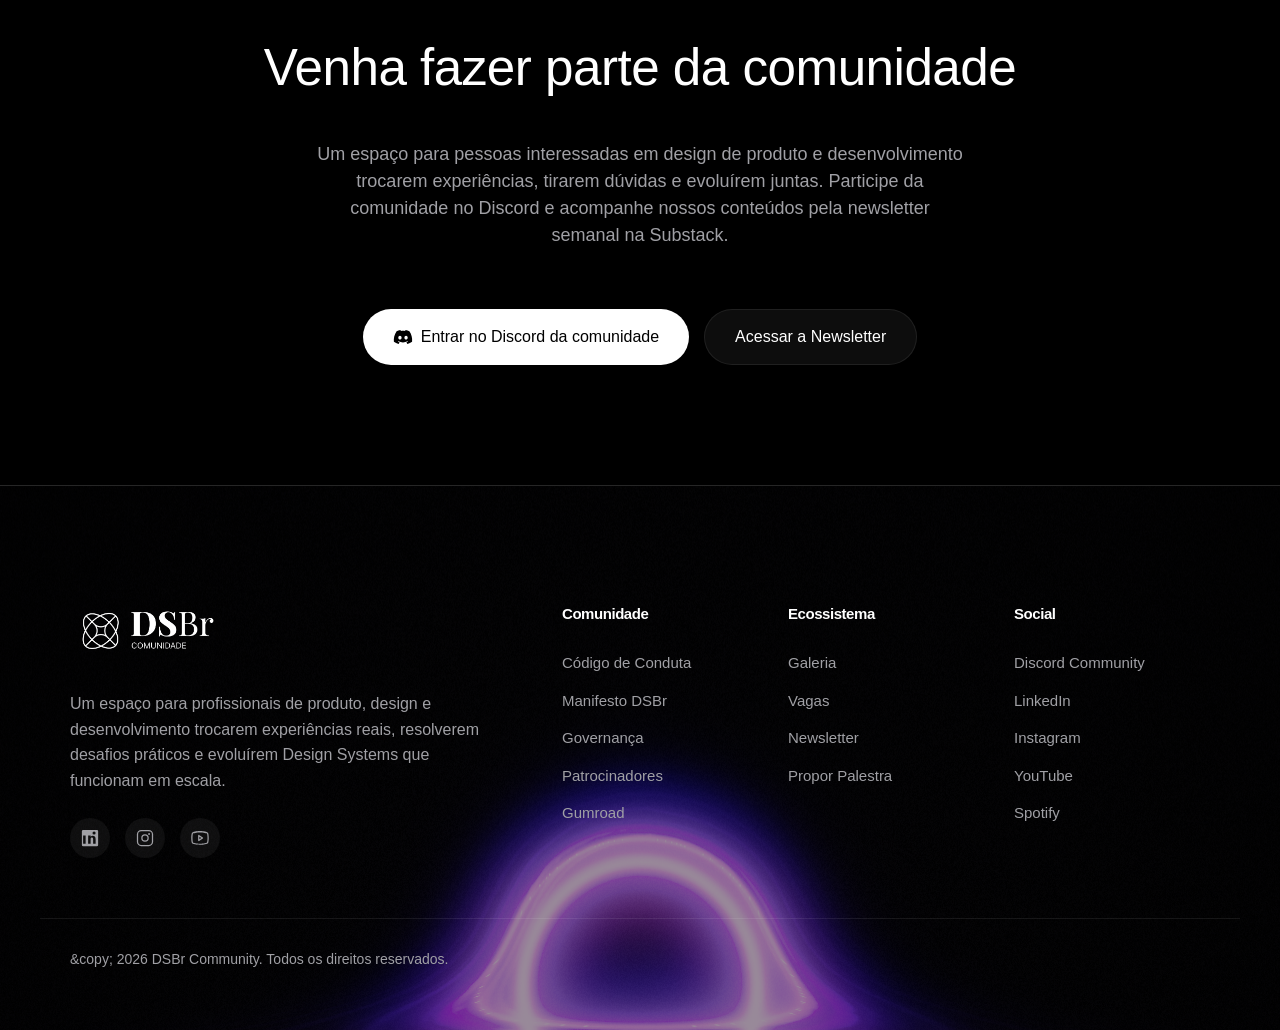
==== commit 1fbcca5f: "UI: Align header button to right and comment out language switcher as requested" ====
--- a/index.html
+++ b/index.html
@@ -34,7 +34,7 @@
             </div>
 
             <div class="nav-actions">
-                <div class="custom-lang-switcher" id="navLangSwitcher">
+                <!-- <div class="custom-lang-switcher" id="navLangSwitcher">
                     <div class="lang-current">
                         <span class="current-flag">🇧🇷</span>
                         <span class="current-text">PT</span>
@@ -47,7 +47,7 @@
                             <span>🇺🇸</span> EN
                         </div>
                     </div>
-                </div>
+                </div> -->
 
                 <a href="https://discord.gg/EjxdKtSK89" target="_blank" class="btn btn-primary nav-cta"
                     data-i18n="nav_join_btn">
@@ -447,7 +447,7 @@
                     resolverem desafios práticos e evoluírem Design Systems que funcionam em escala.
                 </p>
 
-                <div class="custom-lang-switcher" id="footerLangSwitcher">
+                <!-- <div class="custom-lang-switcher" id="footerLangSwitcher">
                     <div class="lang-current">
                         <span class="current-flag">🇧🇷</span>
                         <span class="current-text">PT</span>
@@ -460,7 +460,7 @@
                             <span>🇺🇸</span> EN
                         </div>
                     </div>
-                </div>
+                </div> -->
                 <div class="footer-socials" style="display: flex; gap: 15px;">
                     <a href="https://www.linkedin.com/in/matheus-de-souza-francisco/" target="_blank"
                         aria-label="LinkedIn"
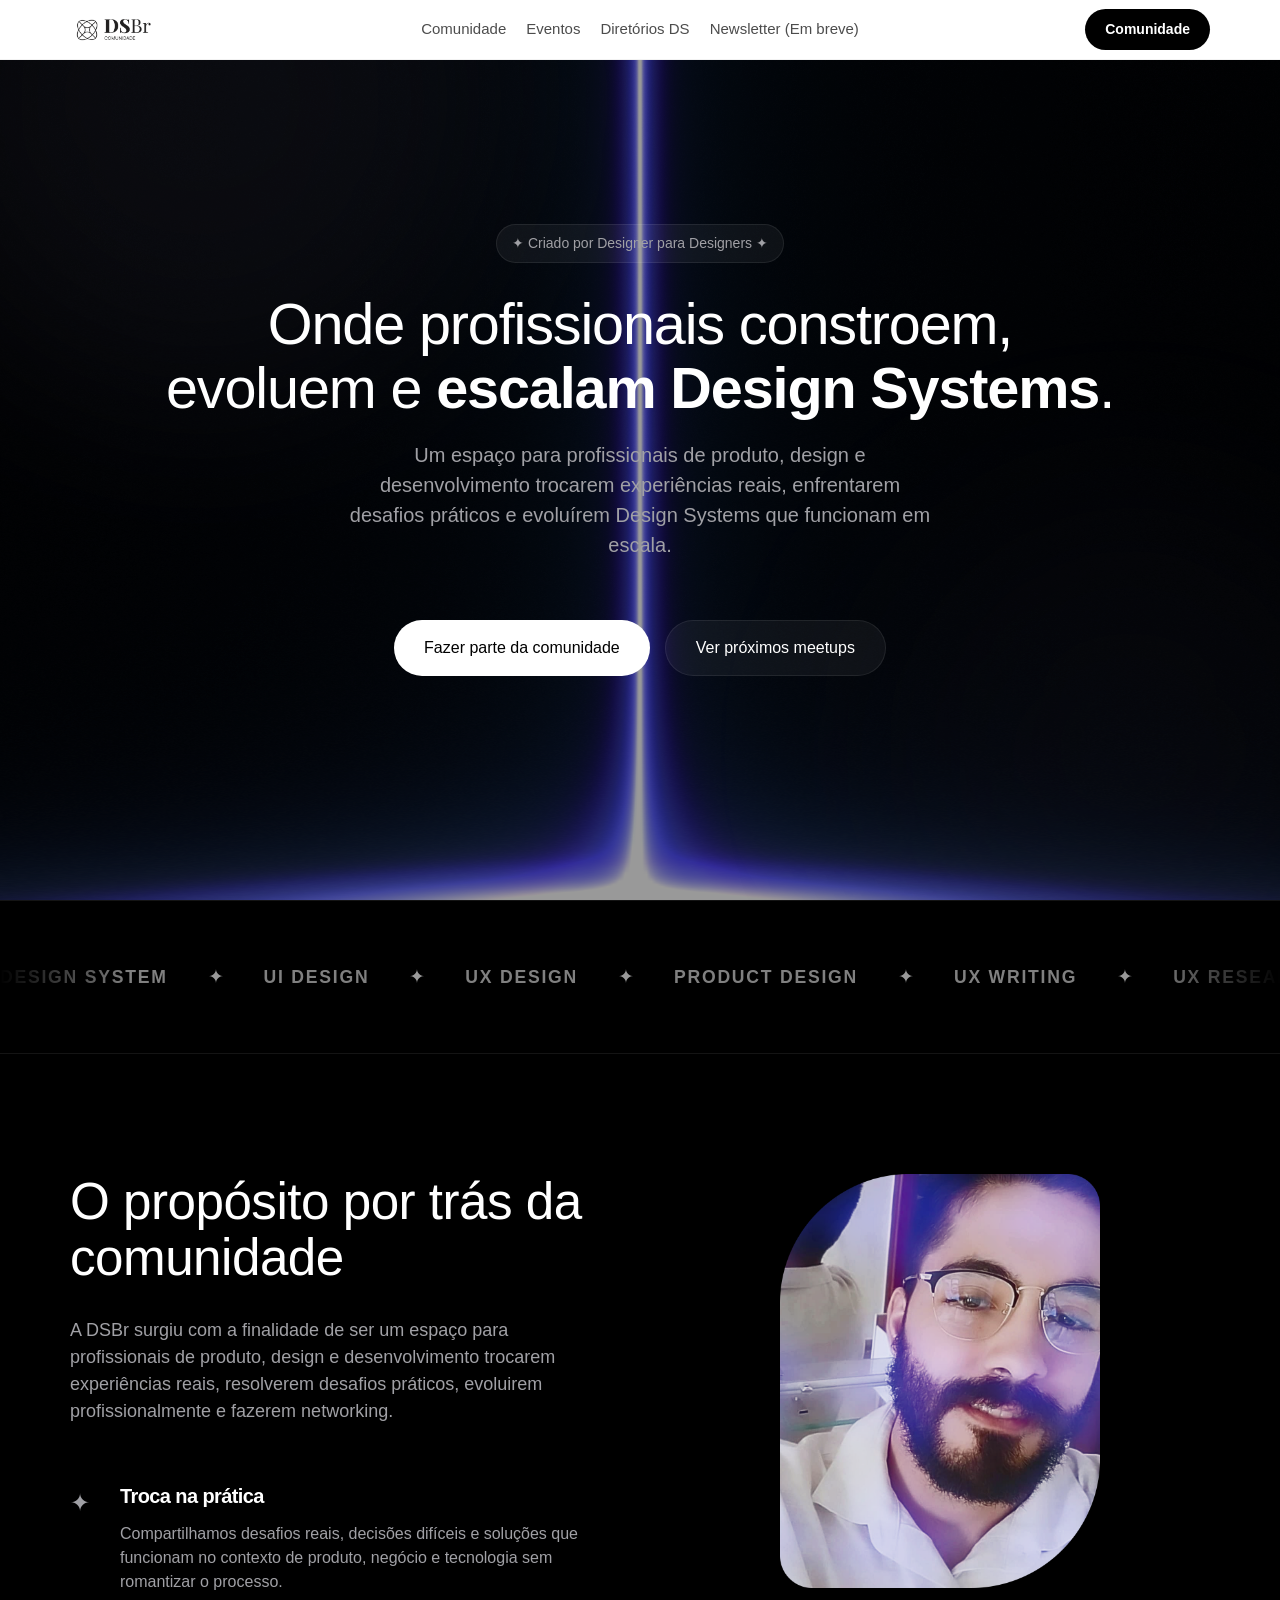
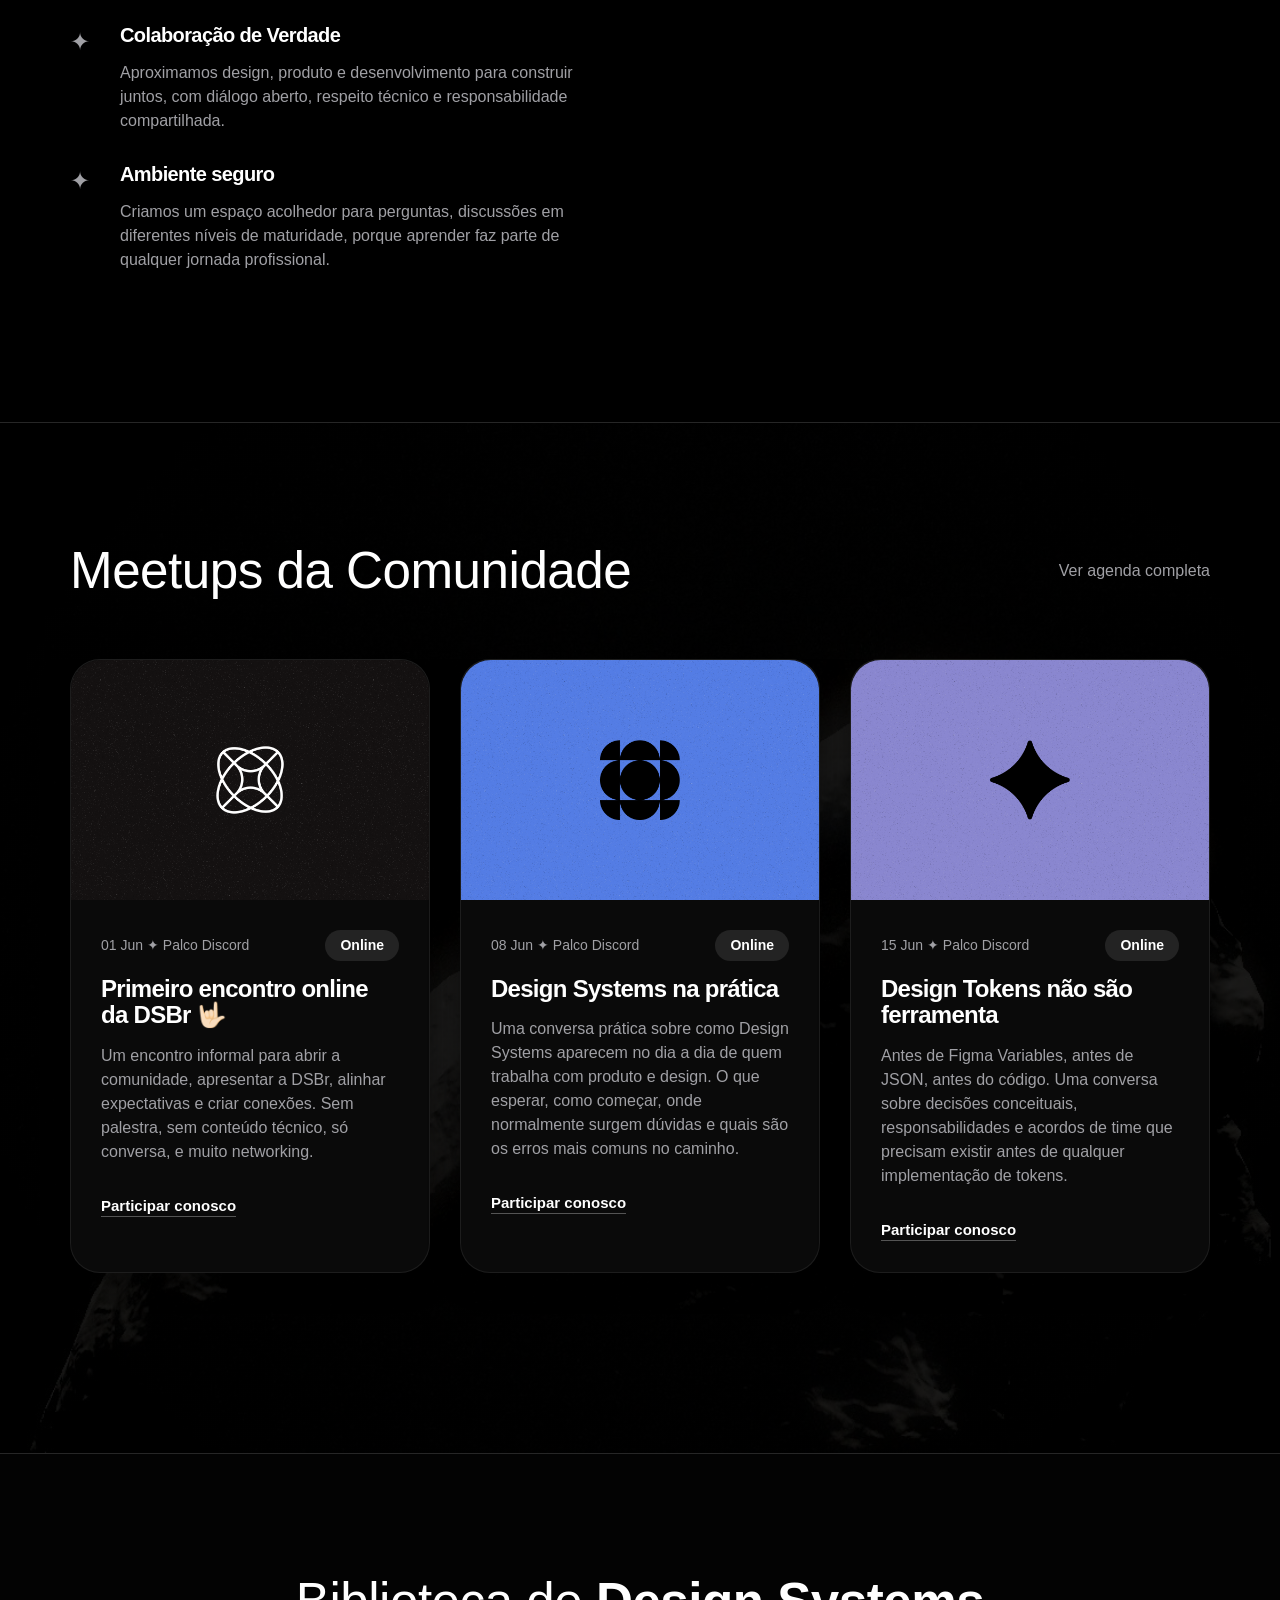
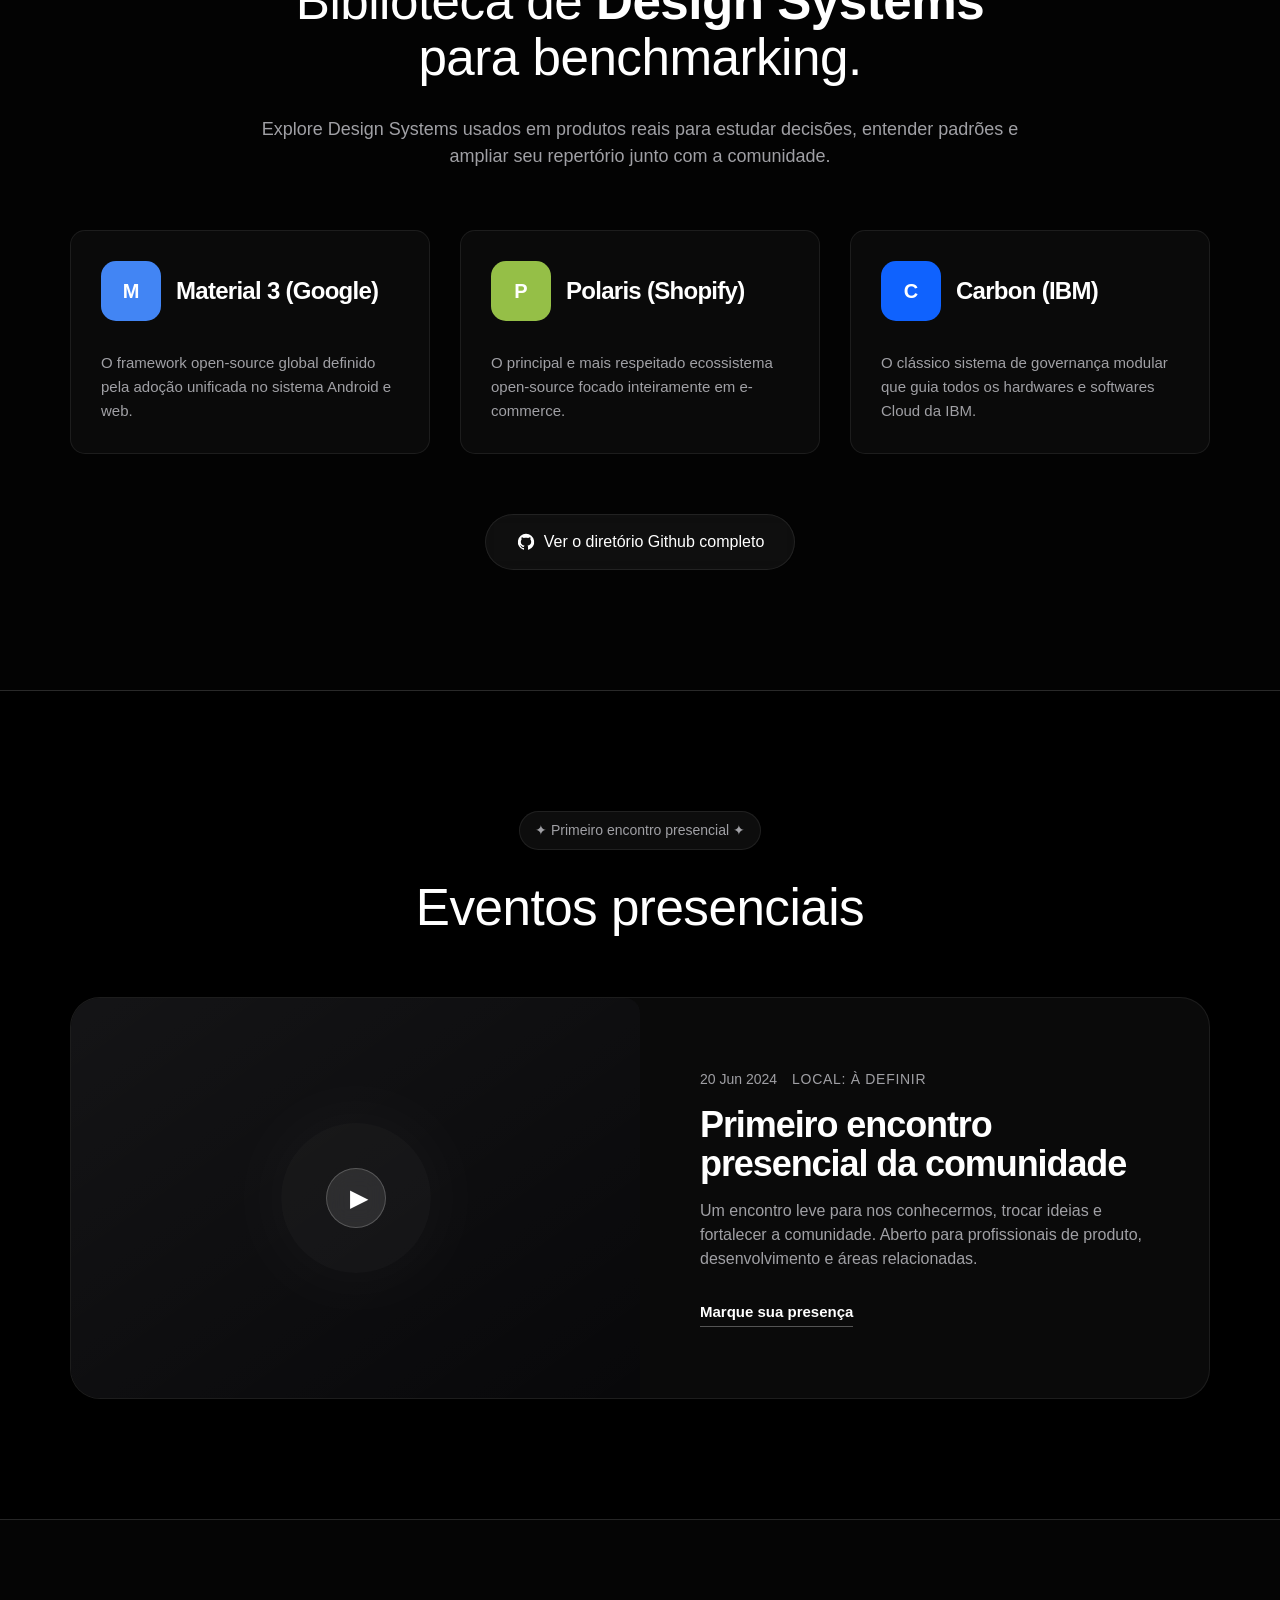
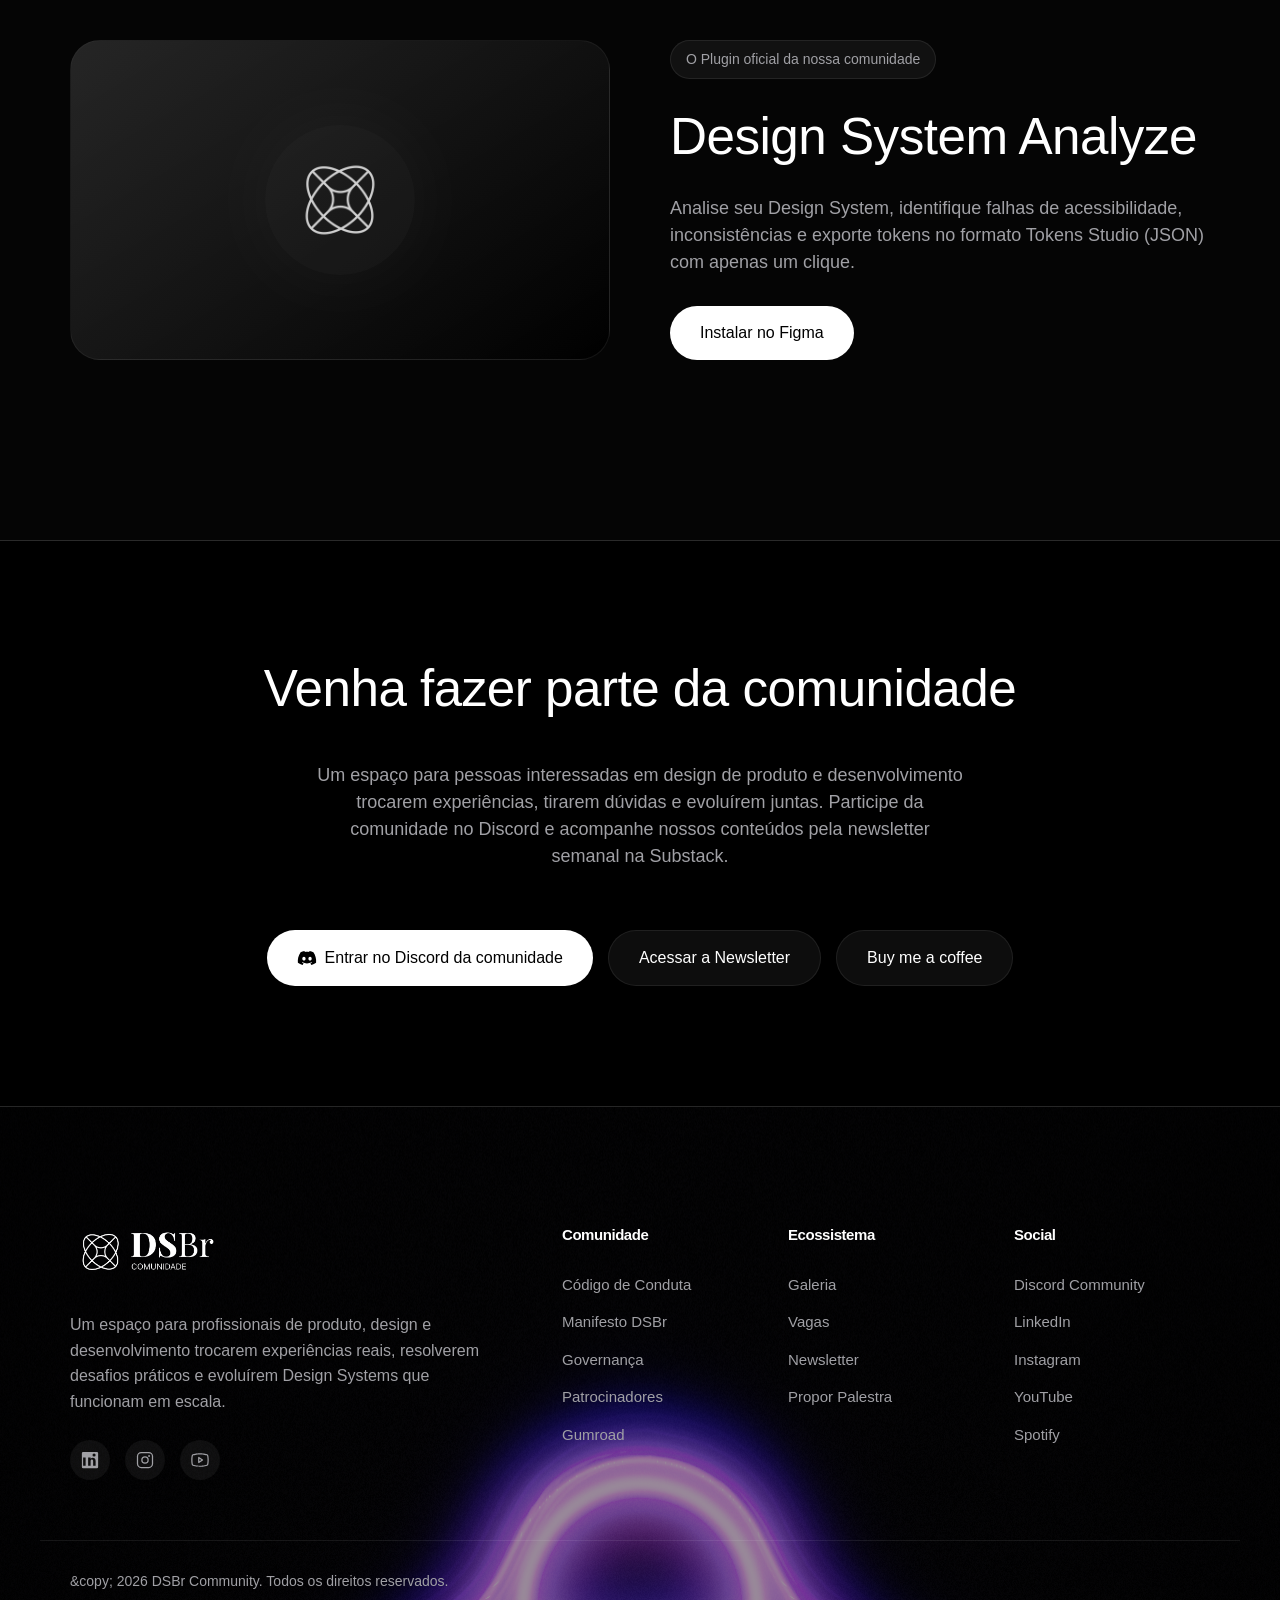
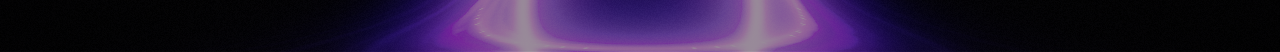
==== commit bf7a6b29: "feat: add design system analyze plugin section and buy me a coffee link" ====
--- a/index.html
+++ b/index.html
@@ -403,6 +403,27 @@
         </div>
     </section>
 
+    <section id="plugin" class="section plugin-section">
+        <div class="container layout-asymmetric">
+            <div class="mission-image-wrapper reveal left"
+                style="display: flex; align-items: center; justify-content: center; width: 100%;">
+                <div class="abstract-content-art" style="width: 100%; height: 320px; border-radius: var(--radius-lg); background: linear-gradient(135deg, #1a1a1a, #000); display: flex; align-items: center; justify-content: center; border: var(--border-subtle);">
+                    <img src="assets/logos/LOGO-ICON-WHITE.png" alt="Plugin Icon" style="width: 120px; height: auto; opacity: 0.8;">
+                </div>
+            </div>
+            <div class="mission-text reveal right">
+                <div class="badge" data-i18n="plugin_subtitle">O Plugin oficial da nossa comunidade</div>
+                <h2 data-i18n="plugin_title">Design System Analyze</h2>
+                <p data-i18n="plugin_description">Analise seu Design System, identifique falhas de acessibilidade, inconsistências e exporte tokens no formato Tokens Studio (JSON) com apenas um clique.</p>
+                <div class="cta-group" style="justify-content: flex-start; margin-top: 30px;">
+                    <a href="https://www.figma.com/community/plugin/1351658428172036494" target="_blank" class="btn btn-primary" data-i18n="plugin_btn">
+                        Instalar no Figma
+                    </a>
+                </div>
+            </div>
+        </div>
+    </section>
+
     <section id="join" class="section strip-section">
         <div class="strip-bg"></div>
         <div class="container reveal relative z-10 layout-centered">
@@ -426,6 +447,12 @@
                     style="border-radius: 100px; display: inline-flex; align-items: center; justify-content: center; padding: 15px 30px; font-weight: 400; font-size: 1rem; cursor: pointer; transition: all 0.2s cubic-bezier(0.16, 1, 0.3, 1); background: rgba(255, 255, 255, 0.05); color: var(--text-primary); border: 1px solid rgba(255, 255, 255, 0.08); backdrop-filter: blur(10px);"
                     data-i18n="join_newsletter_btn">
                     Acessar a Newsletter
+                </a>
+                <a href="https://buymeacoffee.com/dsbrcommunity" target="_blank" rel="noopener noreferrer"
+                    class="btn btn-secondary"
+                    style="border-radius: 100px; display: inline-flex; align-items: center; justify-content: center; padding: 15px 30px; font-weight: 400; font-size: 1rem; cursor: pointer; transition: all 0.2s cubic-bezier(0.16, 1, 0.3, 1); background: rgba(255, 255, 255, 0.05); color: var(--text-primary); border: 1px solid rgba(255, 255, 255, 0.08); backdrop-filter: blur(10px);"
+                    data-i18n="bmac_btn">
+                    Buy me a coffee
                 </a>
             </div>
         </div>
--- a/styles.css
+++ b/styles.css
@@ -179,6 +179,13 @@
 
 .content-section {
     background-color: #000000;
+    background-size: cover;
+    background-position: center;
+    background-repeat: no-repeat;
+}
+
+.plugin-section {
+    background-color: #050505;
     background-size: cover;
     background-position: center;
     background-repeat: no-repeat;
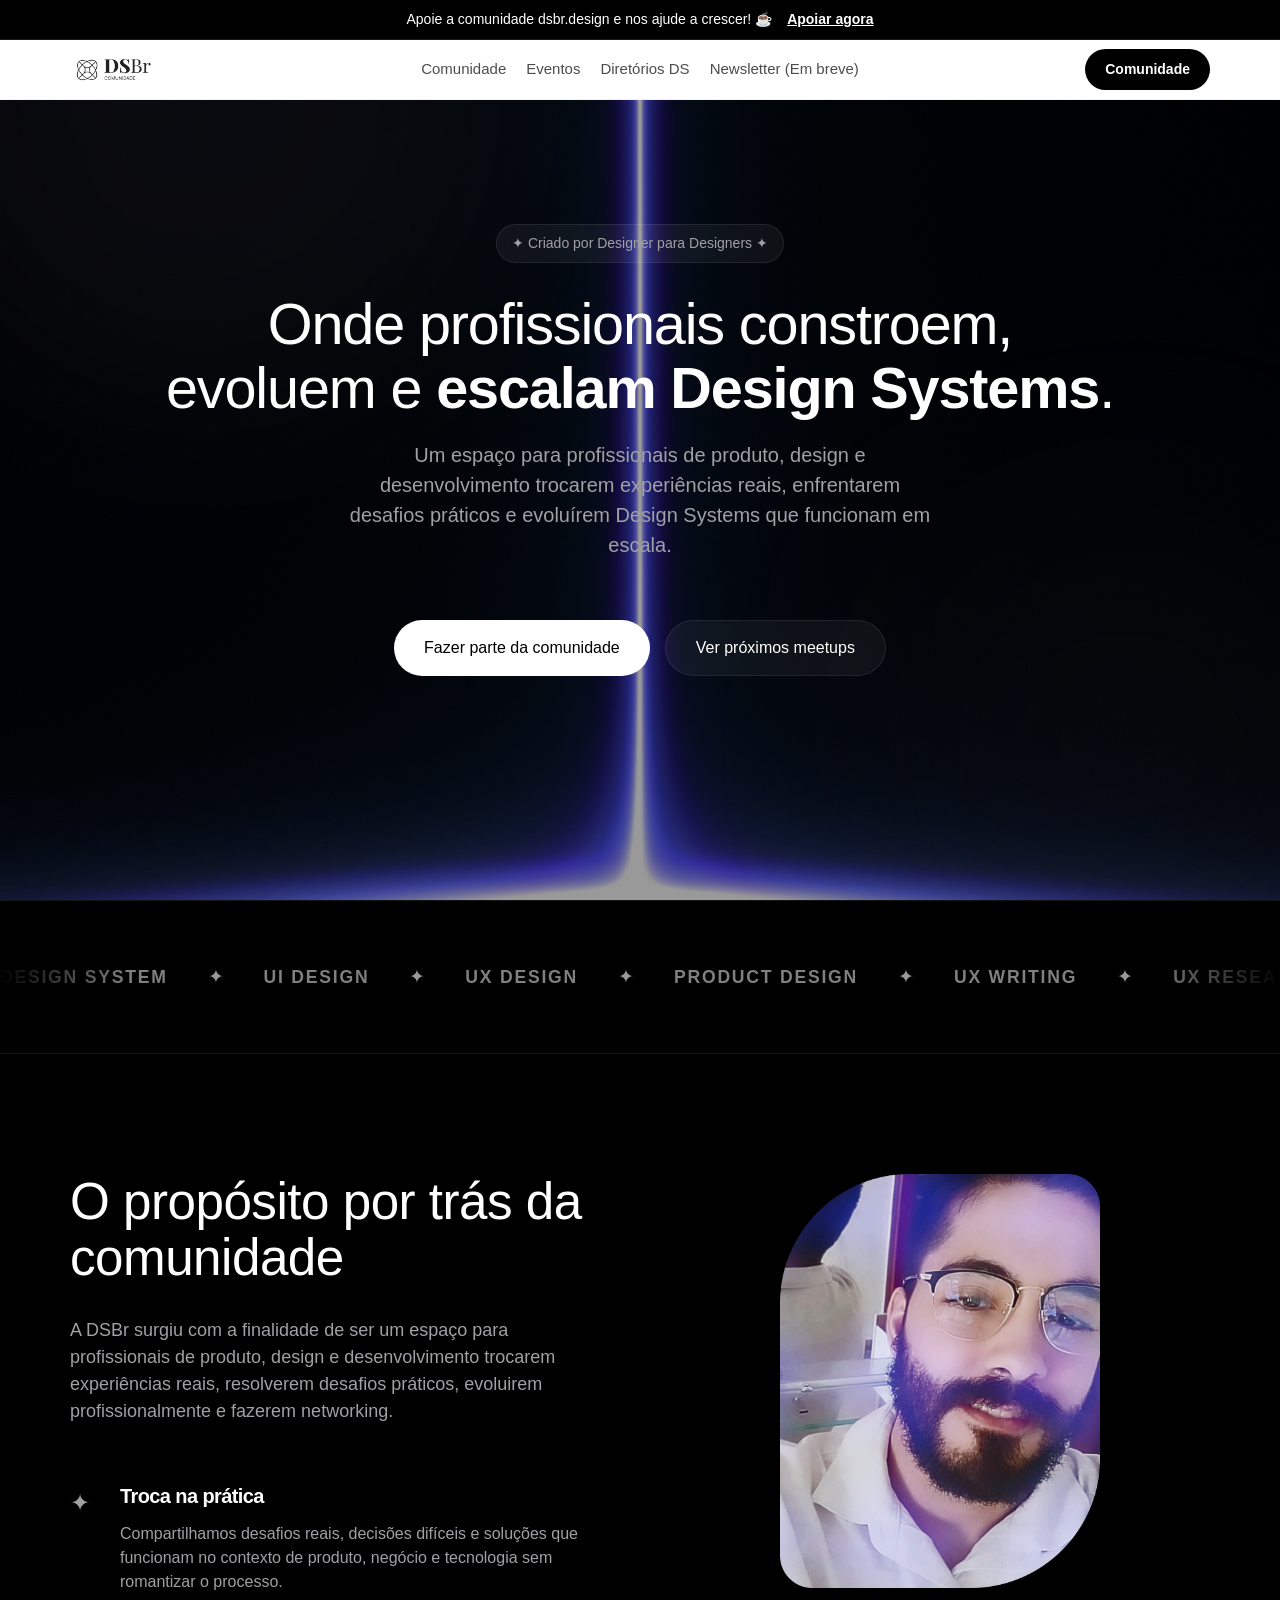
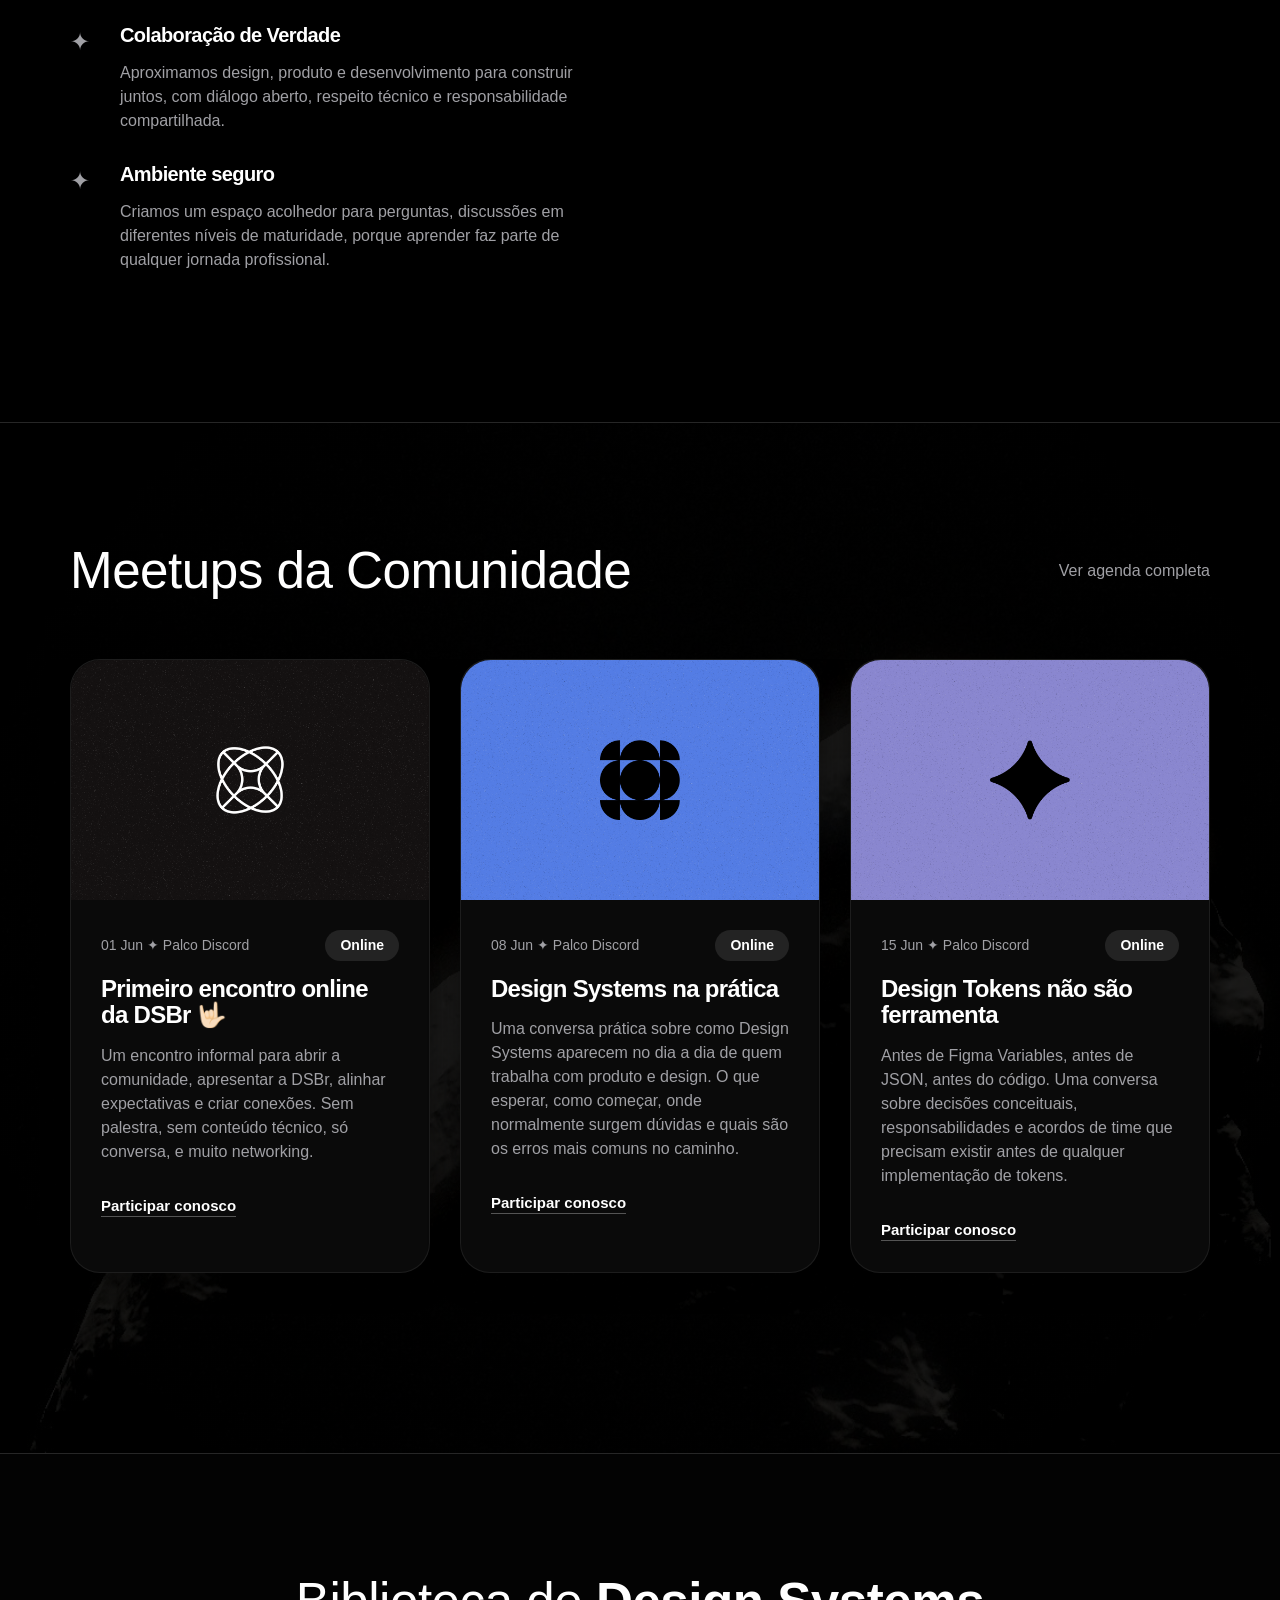
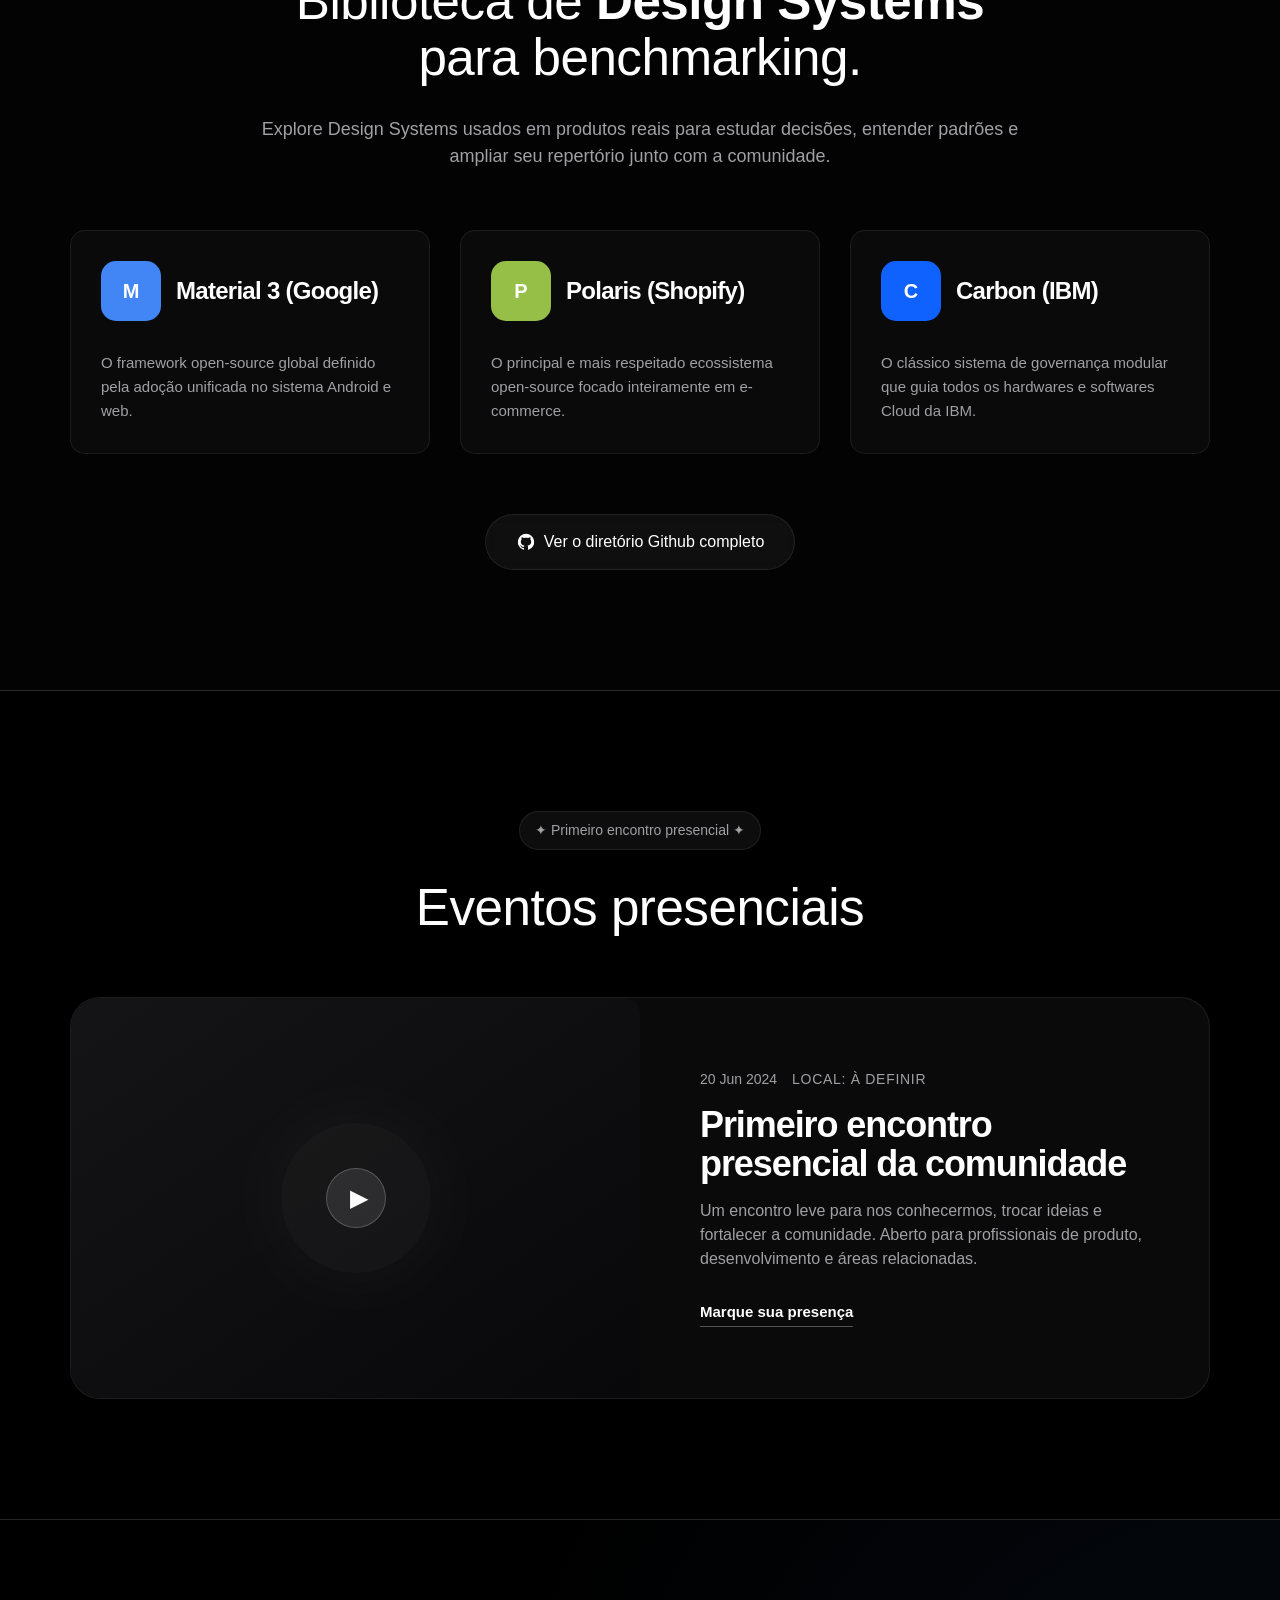
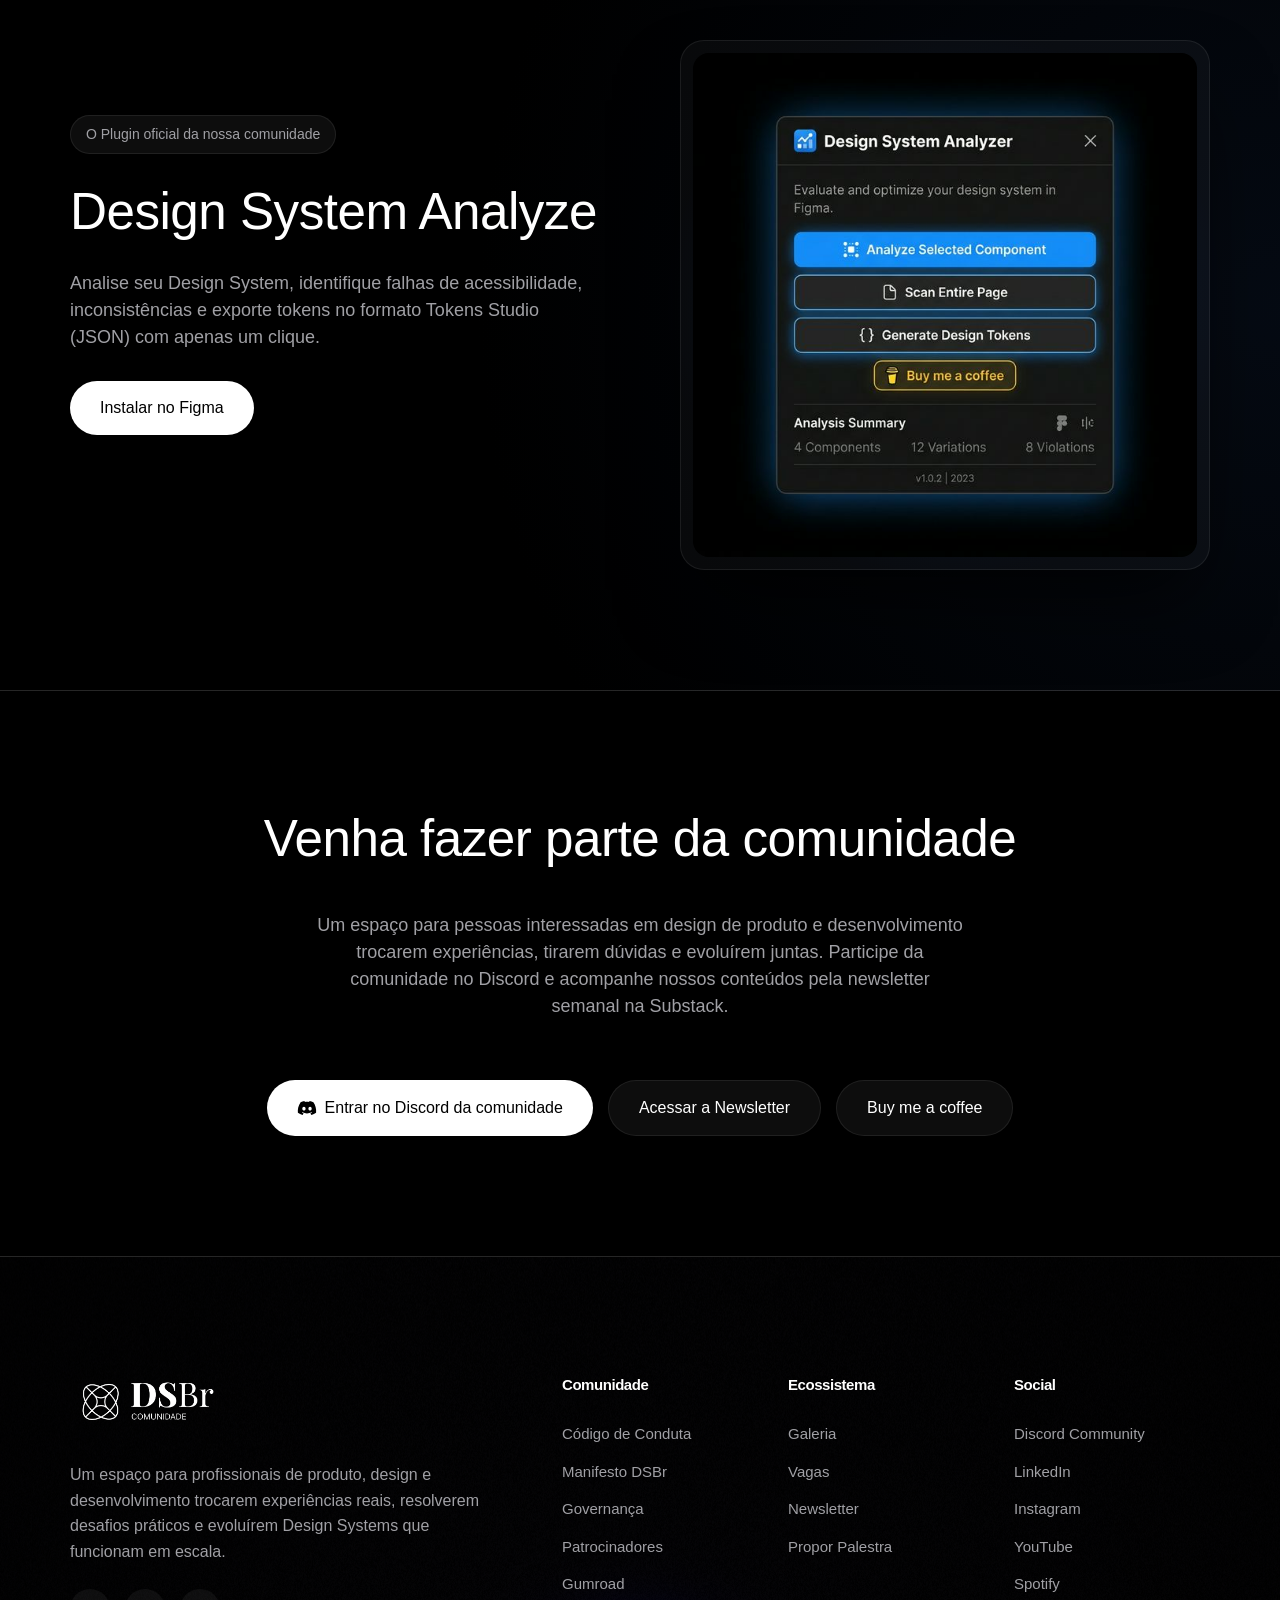
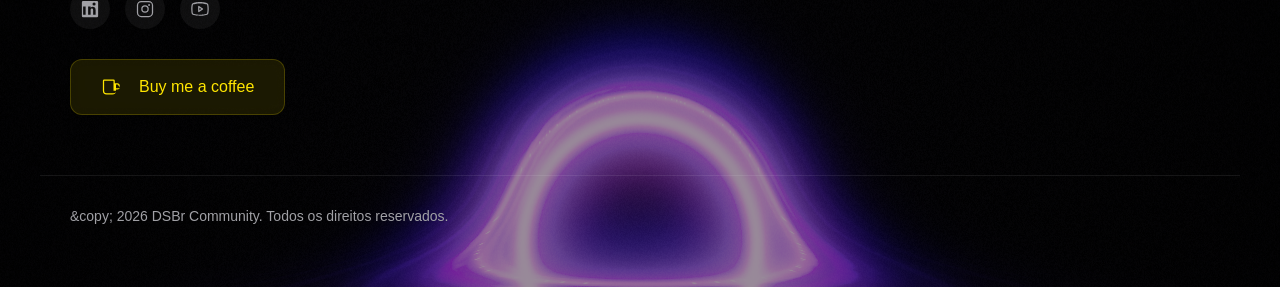
==== commit b1f67a65: "feat: refine plugin section style and add announcement bar for buy me a coffee" ====
--- a/index.html
+++ b/index.html
@@ -18,6 +18,14 @@
 
 <body>
     <script src="i18n.js"></script>
+
+    <!-- Announcement Bar -->
+    <div class="announcement-bar">
+        <div class="container bar-content">
+            <span data-i18n="banner_text">Apoie a comunidade dsbr.design e nos ajude a crescer! ☕️</span>
+            <a href="https://buymeacoffee.com/dsbrcommunity" target="_blank" class="bar-link" data-i18n="banner_link">Apoiar agora</a>
+        </div>
+    </div>
 
     <!-- Navigation -->
     <nav class="navbar reveal-nav">
@@ -403,22 +411,24 @@
         </div>
     </section>
 
-    <section id="plugin" class="section plugin-section">
-        <div class="container layout-asymmetric">
-            <div class="mission-image-wrapper reveal left"
-                style="display: flex; align-items: center; justify-content: center; width: 100%;">
-                <div class="abstract-content-art" style="width: 100%; height: 320px; border-radius: var(--radius-lg); background: linear-gradient(135deg, #1a1a1a, #000); display: flex; align-items: center; justify-content: center; border: var(--border-subtle);">
-                    <img src="assets/logos/LOGO-ICON-WHITE.png" alt="Plugin Icon" style="width: 120px; height: auto; opacity: 0.8;">
-                </div>
-            </div>
-            <div class="mission-text reveal right">
-                <div class="badge" data-i18n="plugin_subtitle">O Plugin oficial da nossa comunidade</div>
-                <h2 data-i18n="plugin_title">Design System Analyze</h2>
-                <p data-i18n="plugin_description">Analise seu Design System, identifique falhas de acessibilidade, inconsistências e exporte tokens no formato Tokens Studio (JSON) com apenas um clique.</p>
-                <div class="cta-group" style="justify-content: flex-start; margin-top: 30px;">
-                    <a href="https://www.figma.com/community/plugin/1351658428172036494" target="_blank" class="btn btn-primary" data-i18n="plugin_btn">
-                        Instalar no Figma
-                    </a>
+    <section id="plugin" class="section plugin-section-v2">
+        <div class="container">
+            <div class="plugin-content-v2 reveal">
+                <div class="plugin-text-v2">
+                    <div class="badge fade-up" data-i18n="plugin_subtitle">O Plugin oficial da nossa comunidade</div>
+                    <h2 class="fade-up delay-1" data-i18n="plugin_title">Design System Analyze</h2>
+                    <p class="fade-up delay-2" data-i18n="plugin_description">Analise seu Design System, identifique falhas de acessibilidade, inconsistências e exporte tokens no formato Tokens Studio (JSON) com apenas um clique.</p>
+                    <div class="cta-group fade-up delay-3" style="justify-content: flex-start; margin-top: 30px;">
+                        <a href="https://www.figma.com/community/plugin/1351658428172036494" target="_blank" class="btn btn-primary" data-i18n="plugin_btn">
+                            Instalar no Figma
+                        </a>
+                    </div>
+                </div>
+                <div class="plugin-image-v2 fade-up delay-1">
+                    <div class="plugin-frame">
+                        <img src="assets/plugin-ui.png" alt="Design System Analyzer UI">
+                        <div class="frame-glow"></div>
+                    </div>
                 </div>
             </div>
         </div>
@@ -521,6 +531,17 @@
                         </svg>
                     </a>
                 </div>
+                <div class="footer-bmac" style="margin-top: 30px;">
+                    <a href="https://buymeacoffee.com/dsbrcommunity" target="_blank" class="btn btn-secondary"
+                        style="width: 100%; justify-content: center; gap: 10px; border-radius: 12px; background: rgba(255, 230, 0, 0.1); color: #ffe600; border: 1px solid rgba(255, 230, 0, 0.2);">
+                        <svg viewBox="0 0 256 256" width="20" height="20" fill="currentColor">
+                            <path
+                                d="M208,80H176V48a16,16,0,0,0-16-16H40A16,16,0,0,0,24,48V176a48,48,0,0,0,48,48h72a48,48,0,0,0,48-48V160h16a32,32,0,0,0,32-32V112A32,32,0,0,0,208,80Zm-16,96a32,32,0,0,1-32,32H72a32,32,0,0,1-32-32V48H160V176Zm48-48a16,16,0,0,1-16,16H192V96h16a16,16,0,0,1,16,16Z">
+                            </path>
+                        </svg>
+                        <span data-i18n="bmac_btn">Buy me a coffee</span>
+                    </a>
+                </div>
             </div>
 
             <div class="footer-links">
--- a/styles.css
+++ b/styles.css
@@ -184,11 +184,56 @@
     background-repeat: no-repeat;
 }
 
-.plugin-section {
-    background-color: #050505;
-    background-size: cover;
-    background-position: center;
-    background-repeat: no-repeat;
+.plugin-section-v2 {
+    background: radial-gradient(circle at 100% 50%, rgba(66, 133, 244, 0.08) 0%, #000 60%);
+    padding: 120px 0;
+}
+
+.plugin-content-v2 {
+    display: grid;
+    grid-template-columns: 1fr 1fr;
+    gap: 80px;
+    align-items: center;
+}
+
+.plugin-frame {
+    position: relative;
+    border-radius: 24px;
+    padding: 12px;
+    background: rgba(255, 255, 255, 0.03);
+    border: 1px solid rgba(255, 255, 255, 0.08);
+    box-shadow: 0 40px 80px -20px rgba(0,0,0,0.8);
+    transition: transform 0.3s ease;
+}
+
+.plugin-frame:hover {
+    transform: translateY(-10px);
+}
+
+.plugin-frame img {
+    width: 100%;
+    height: auto;
+    border-radius: 16px;
+    display: block;
+}
+
+.frame-glow {
+    position: absolute;
+    inset: -30px;
+    background: radial-gradient(circle, rgba(66, 133, 244, 0.12) 0%, transparent 70%);
+    z-index: -1;
+    border-radius: 60px;
+}
+
+@media (max-width: 991px) {
+    .plugin-content-v2 {
+        grid-template-columns: 1fr;
+        text-align: center;
+        gap: 60px;
+    }
+    .cta-group {
+        justify-content: center !important;
+    }
 }
 
 .mt-4 {
@@ -279,7 +324,7 @@
    ========================================================================== */
 .navbar {
     position: fixed;
-    top: 0;
+    top: 40px;
     left: 0;
     width: 100%;
     height: var(--nav-height);
@@ -287,6 +332,37 @@
     backdrop-filter: blur(15px);
     z-index: 100;
     border-bottom: 1px solid rgba(0, 0, 0, 0.05);
+    transition: top 0.3s ease;
+}
+
+/* Announcement Bar */
+.announcement-bar {
+    height: 40px;
+    background: #000;
+    border-bottom: 1px solid rgba(255, 255, 255, 0.1);
+    color: #fff;
+    display: flex;
+    align-items: center;
+    position: fixed;
+    top: 0;
+    left: 0;
+    width: 100%;
+    z-index: 101;
+    font-size: 0.875rem;
+}
+
+.bar-content {
+    display: flex;
+    justify-content: center;
+    align-items: center;
+    gap: 15px;
+    width: 100%;
+}
+
+.bar-link {
+    font-weight: 700;
+    text-decoration: underline !important;
+    color: #fff;
 }
 
 .nav-container {
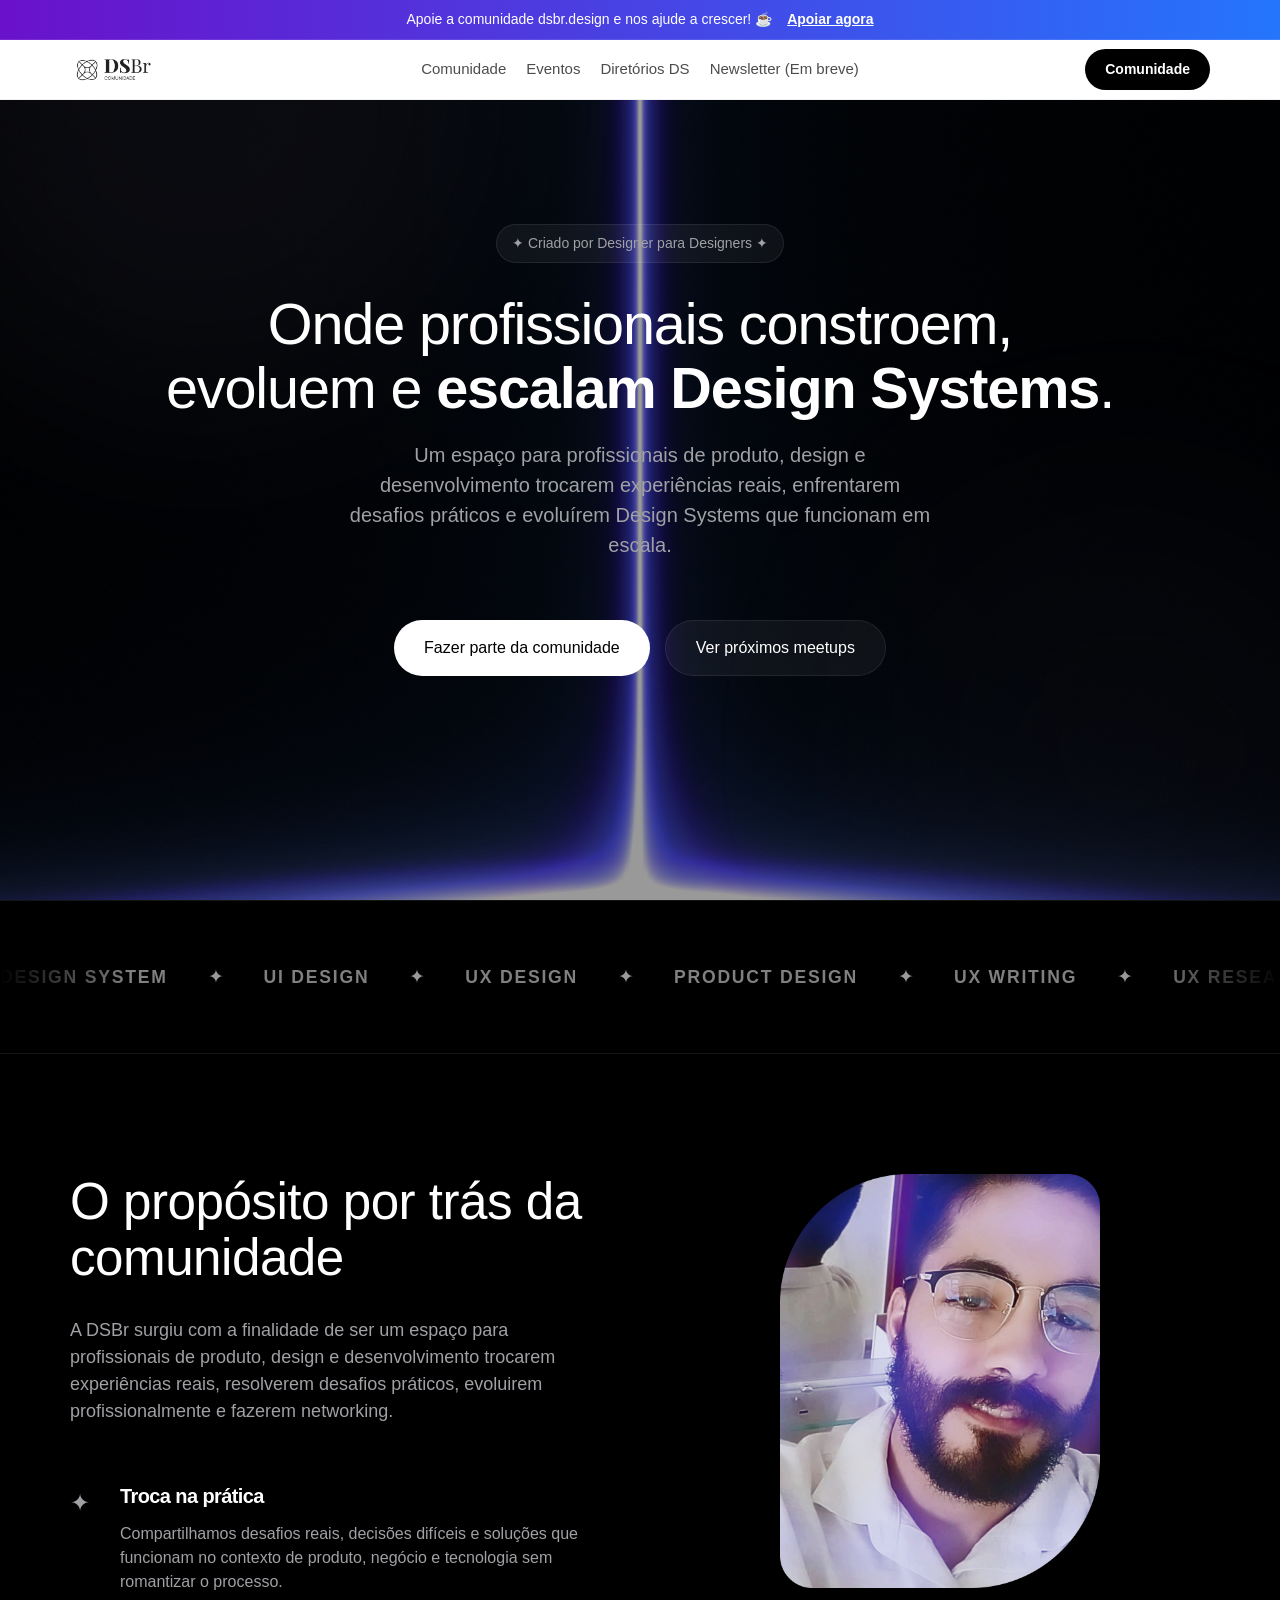
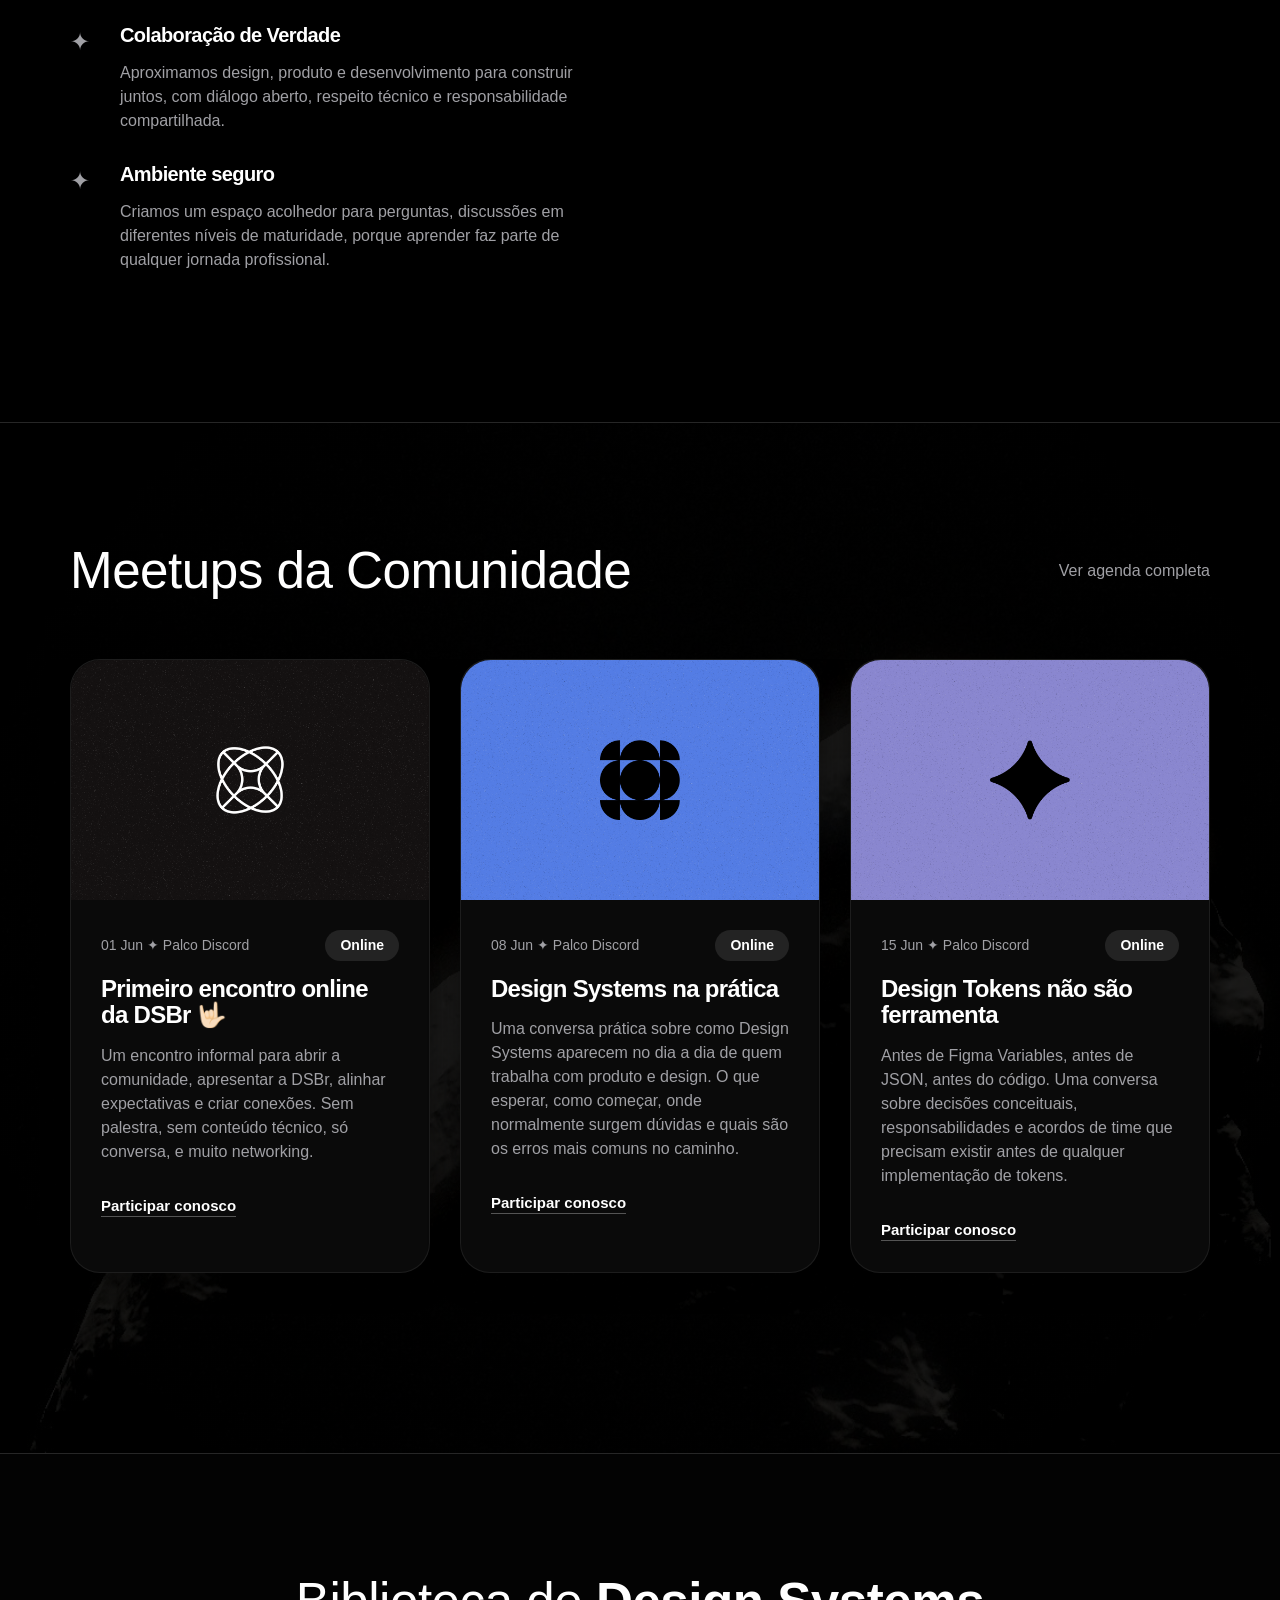
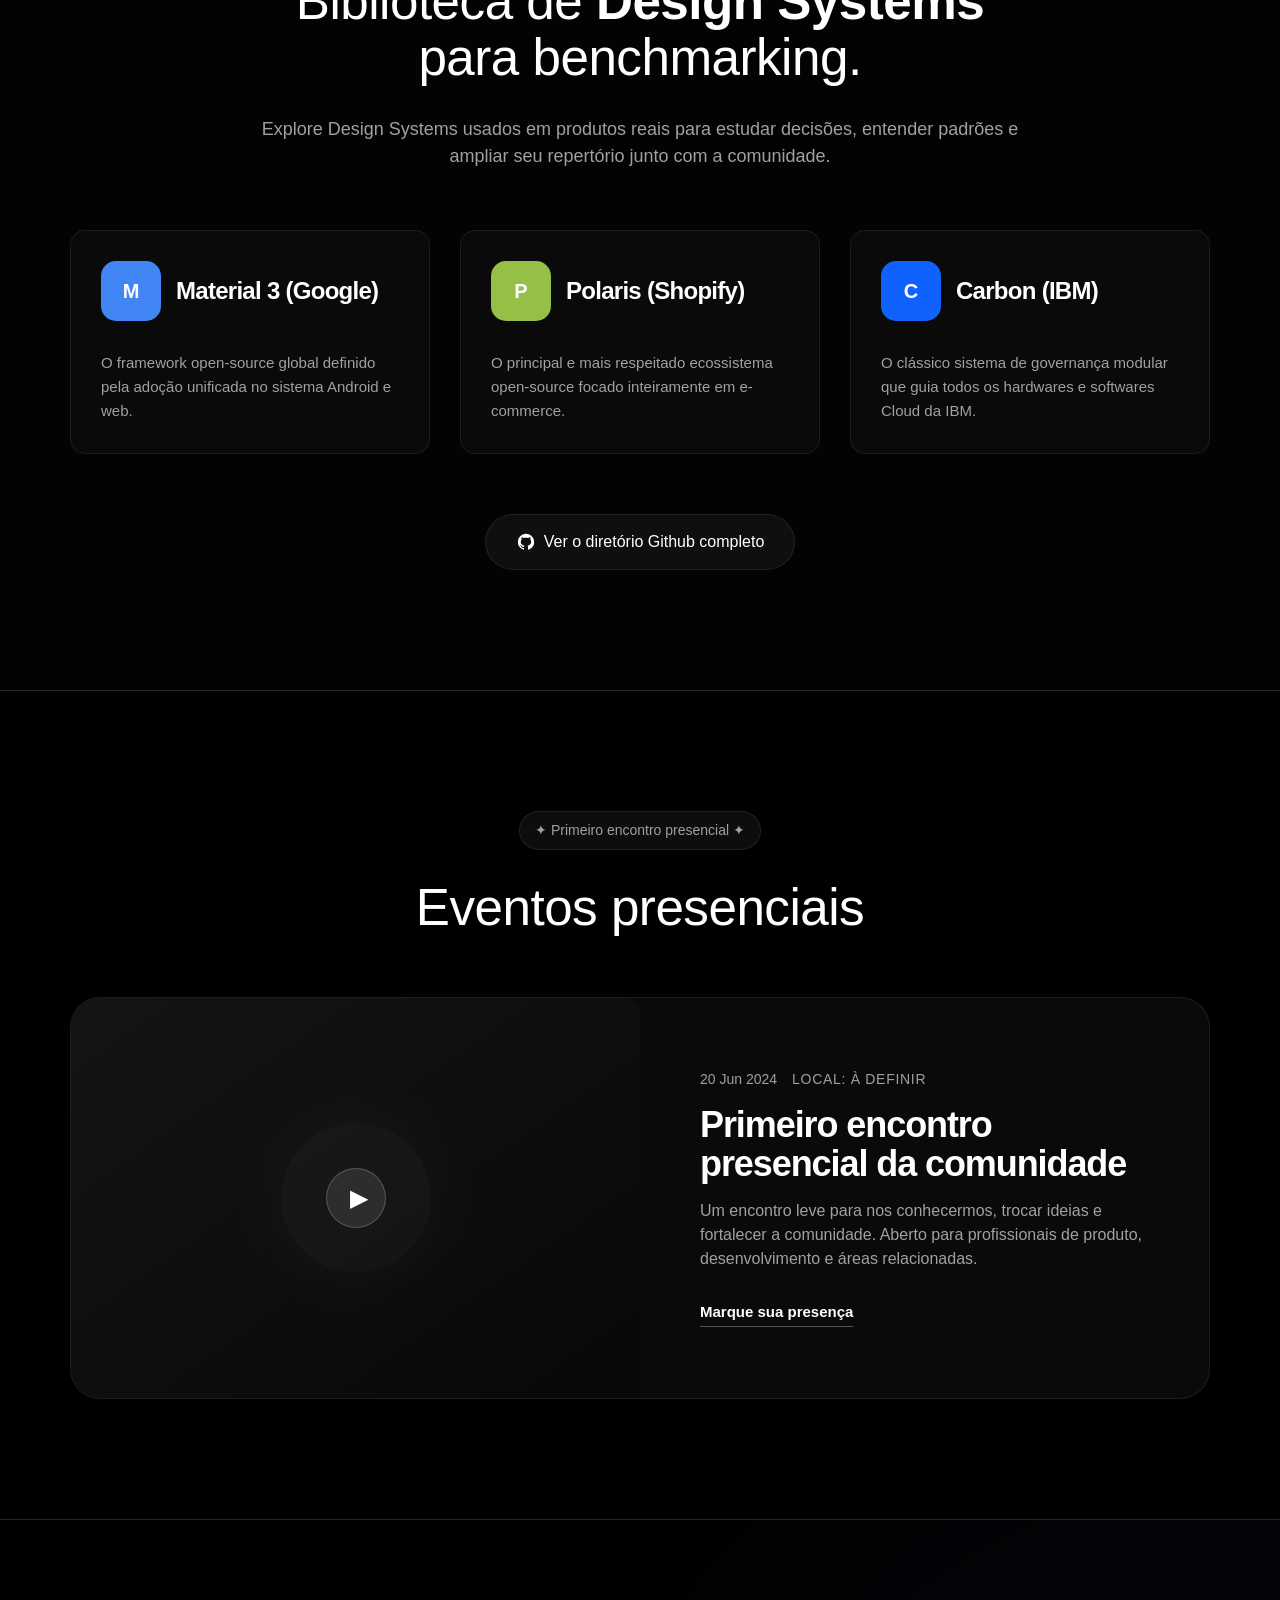
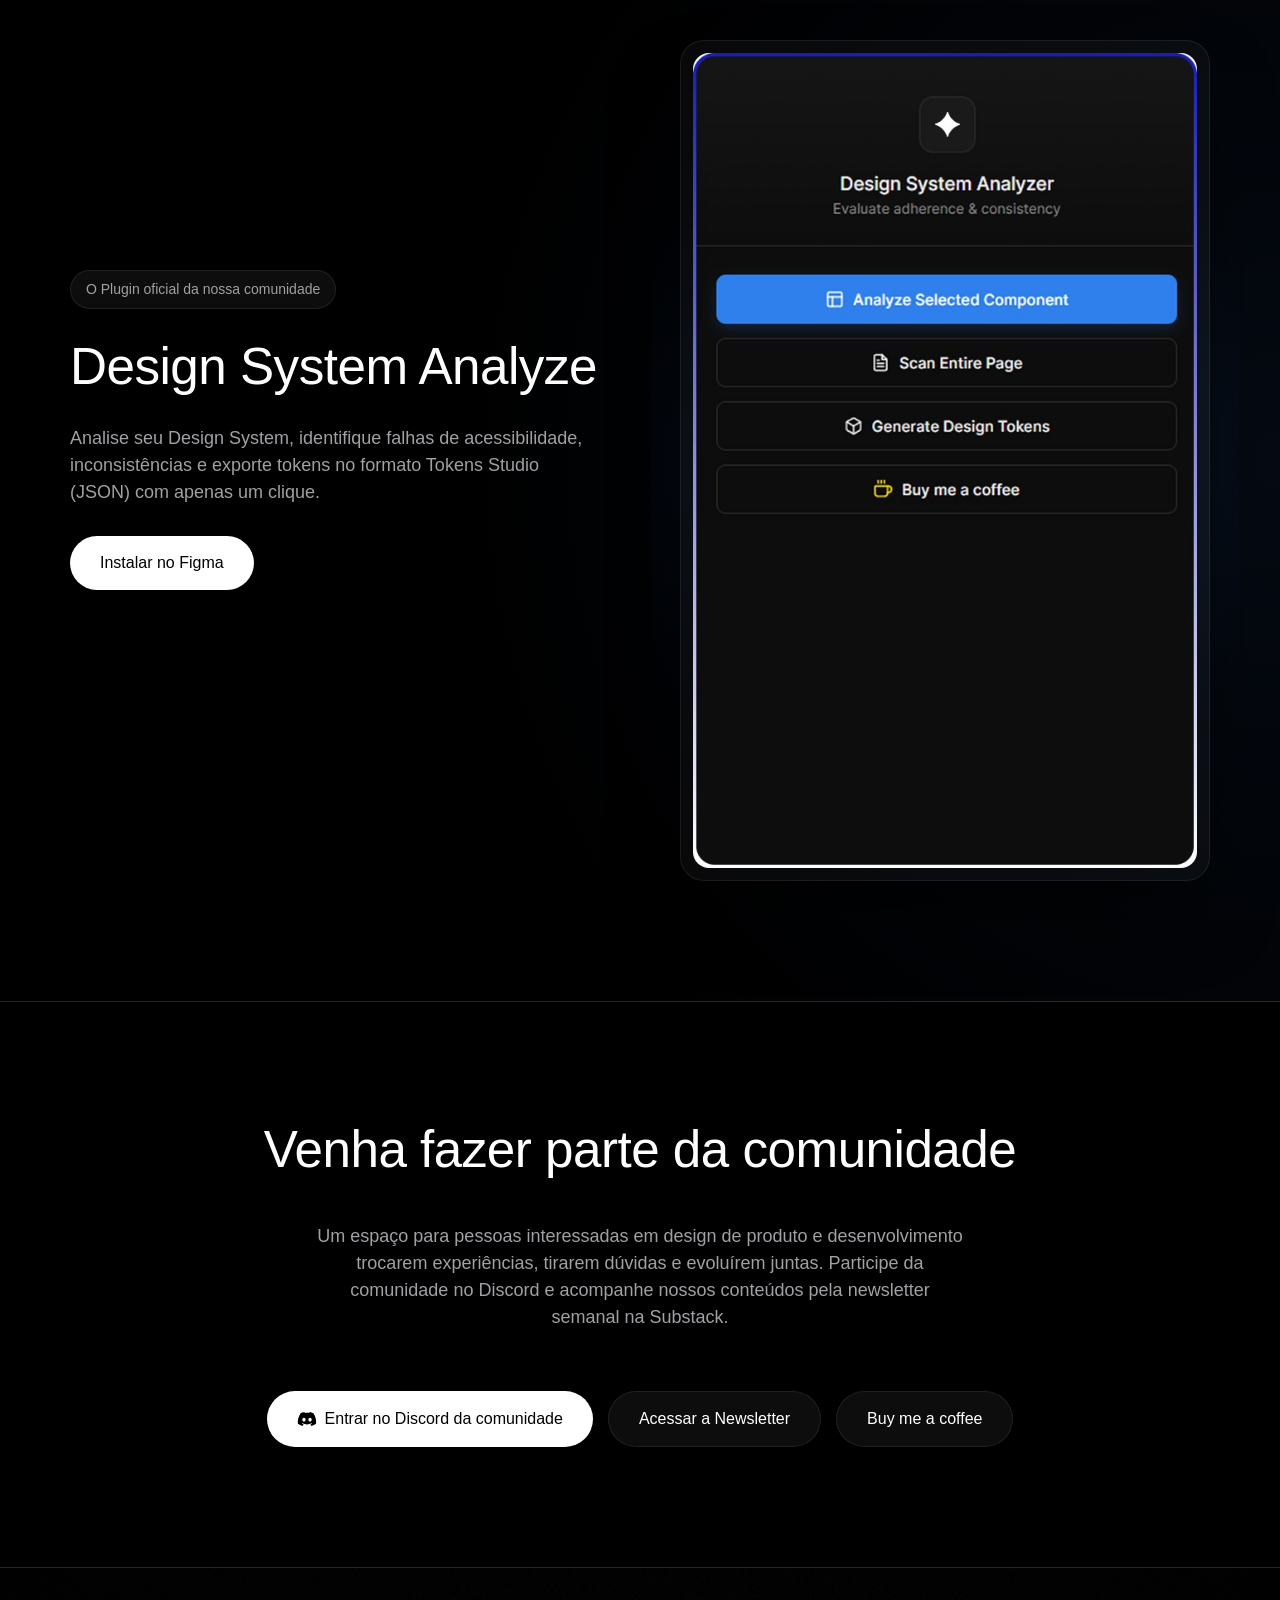
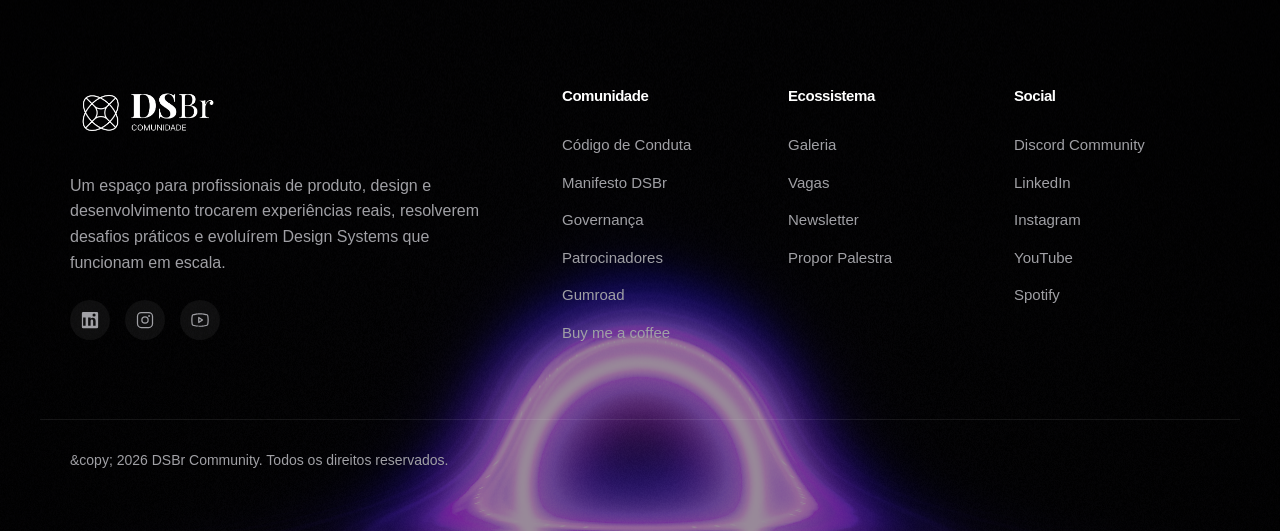
==== commit 4a866558: "feat: final refinements - exact image, moved bmac link, and gradient banner" ====
--- a/index.html
+++ b/index.html
@@ -426,7 +426,7 @@
                 </div>
                 <div class="plugin-image-v2 fade-up delay-1">
                     <div class="plugin-frame">
-                        <img src="assets/plugin-ui.png" alt="Design System Analyzer UI">
+                        <img src="assets/plugin-ui.jpeg" alt="Design System Analyzer UI">
                         <div class="frame-glow"></div>
                     </div>
                 </div>
@@ -531,17 +531,6 @@
                         </svg>
                     </a>
                 </div>
-                <div class="footer-bmac" style="margin-top: 30px;">
-                    <a href="https://buymeacoffee.com/dsbrcommunity" target="_blank" class="btn btn-secondary"
-                        style="width: 100%; justify-content: center; gap: 10px; border-radius: 12px; background: rgba(255, 230, 0, 0.1); color: #ffe600; border: 1px solid rgba(255, 230, 0, 0.2);">
-                        <svg viewBox="0 0 256 256" width="20" height="20" fill="currentColor">
-                            <path
-                                d="M208,80H176V48a16,16,0,0,0-16-16H40A16,16,0,0,0,24,48V176a48,48,0,0,0,48,48h72a48,48,0,0,0,48-48V160h16a32,32,0,0,0,32-32V112A32,32,0,0,0,208,80Zm-16,96a32,32,0,0,1-32,32H72a32,32,0,0,1-32-32V48H160V176Zm48-48a16,16,0,0,1-16,16H192V96h16a16,16,0,0,1,16,16Z">
-                            </path>
-                        </svg>
-                        <span data-i18n="bmac_btn">Buy me a coffee</span>
-                    </a>
-                </div>
             </div>
 
             <div class="footer-links">
@@ -552,6 +541,7 @@
                     <a href="#" data-i18n="footer_col_1_link_3">Governança</a>
                     <a href="#" data-i18n="footer_col_1_link_4">Patrocinadores</a>
                     <a href="#" data-i18n="footer_col_1_link_5">Gumroad</a>
+                    <a href="https://buymeacoffee.com/dsbrcommunity" target="_blank" data-i18n="bmac_btn">Buy me a coffee</a>
                 </div>
                 <div class="link-col">
                     <h4 data-i18n="footer_col_2_title">Ecossistema</h4>
--- a/styles.css
+++ b/styles.css
@@ -338,7 +338,7 @@
 /* Announcement Bar */
 .announcement-bar {
     height: 40px;
-    background: #000;
+    background: linear-gradient(90deg, #6a11cb 0%, #2575fc 100%);
     border-bottom: 1px solid rgba(255, 255, 255, 0.1);
     color: #fff;
     display: flex;
